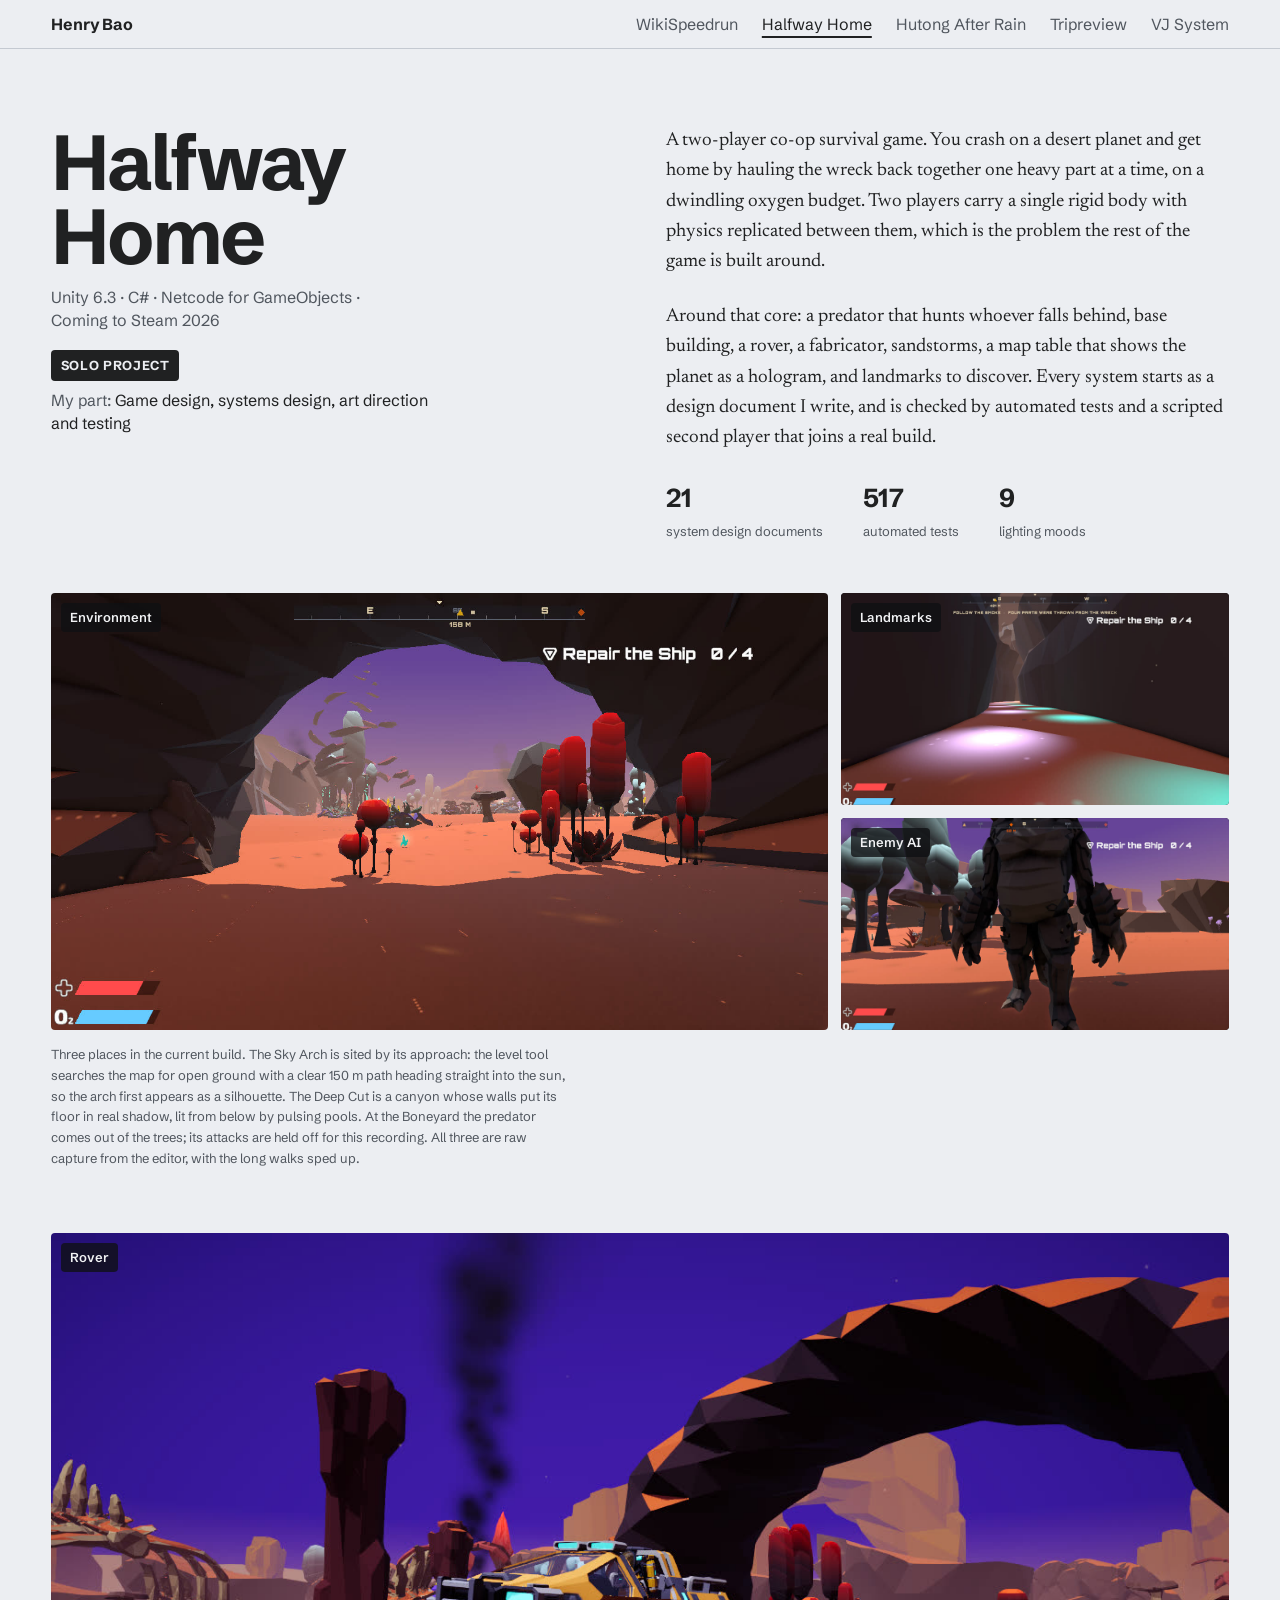
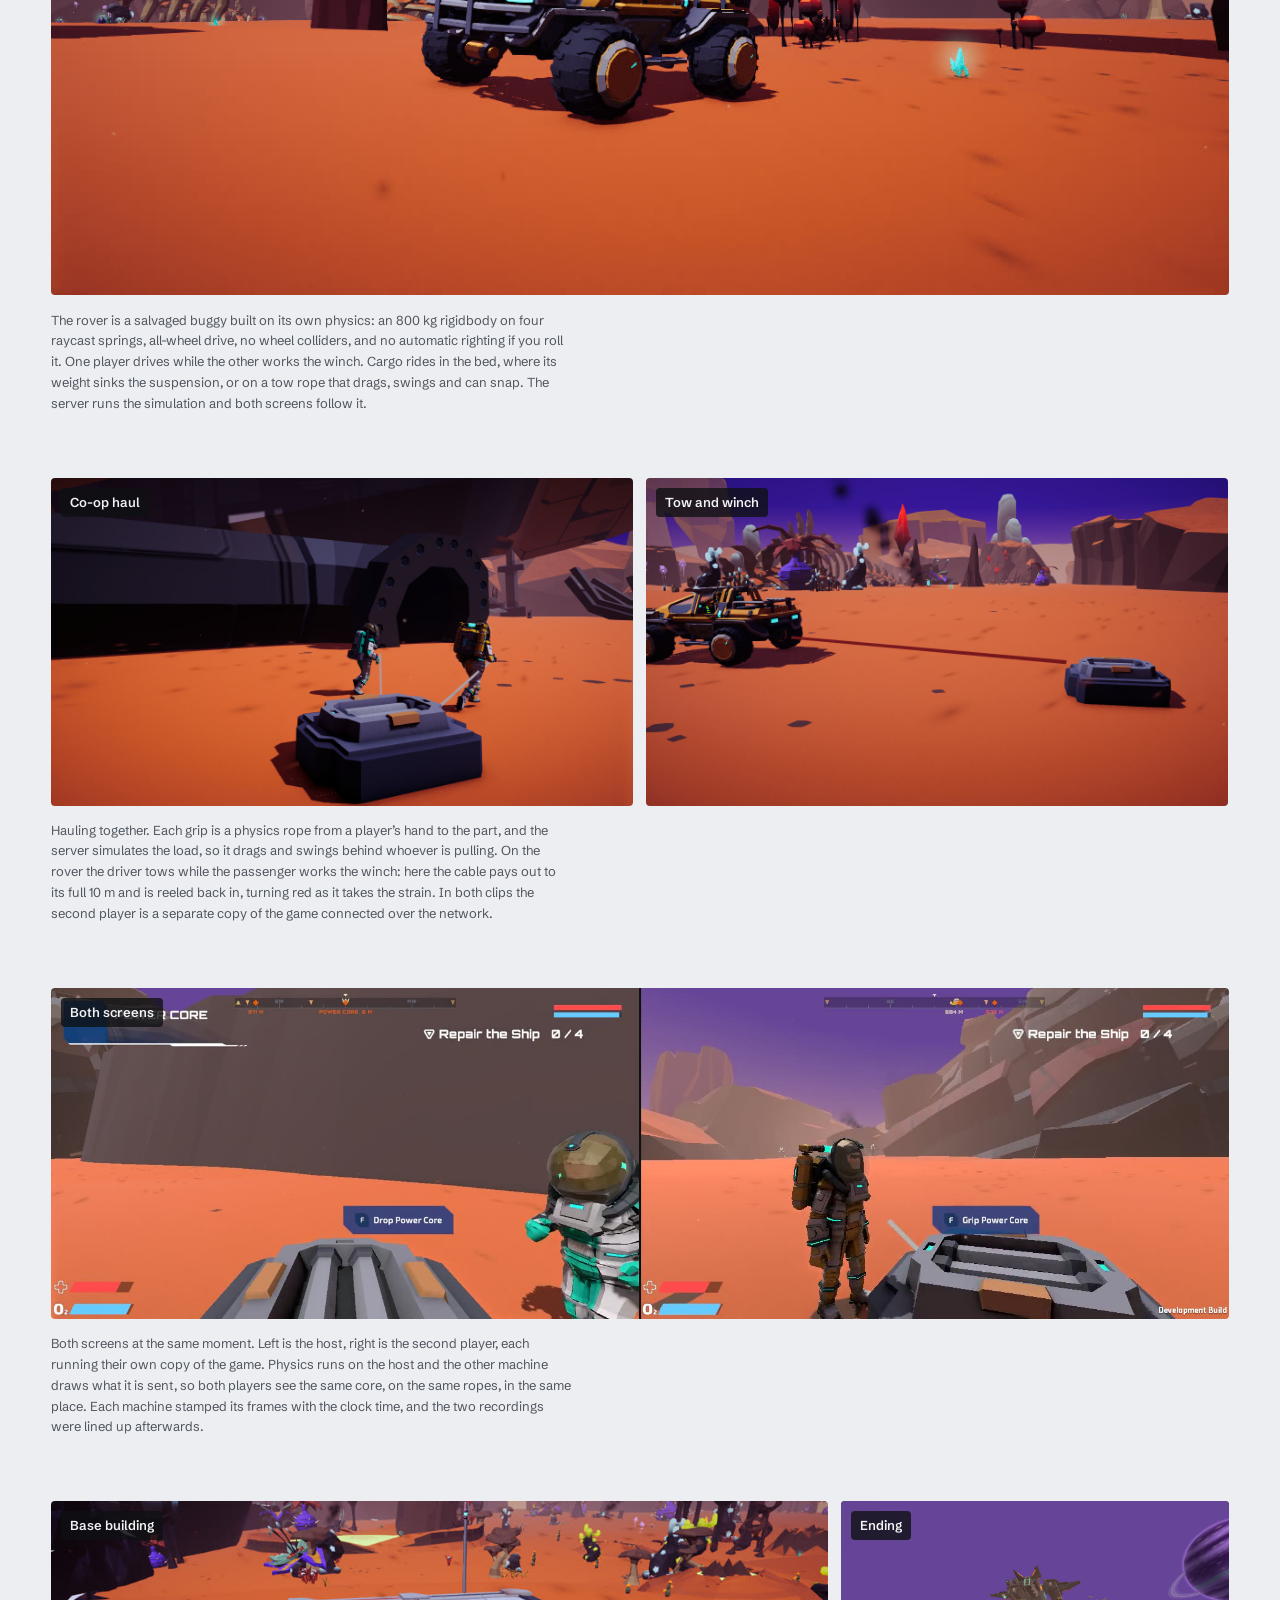
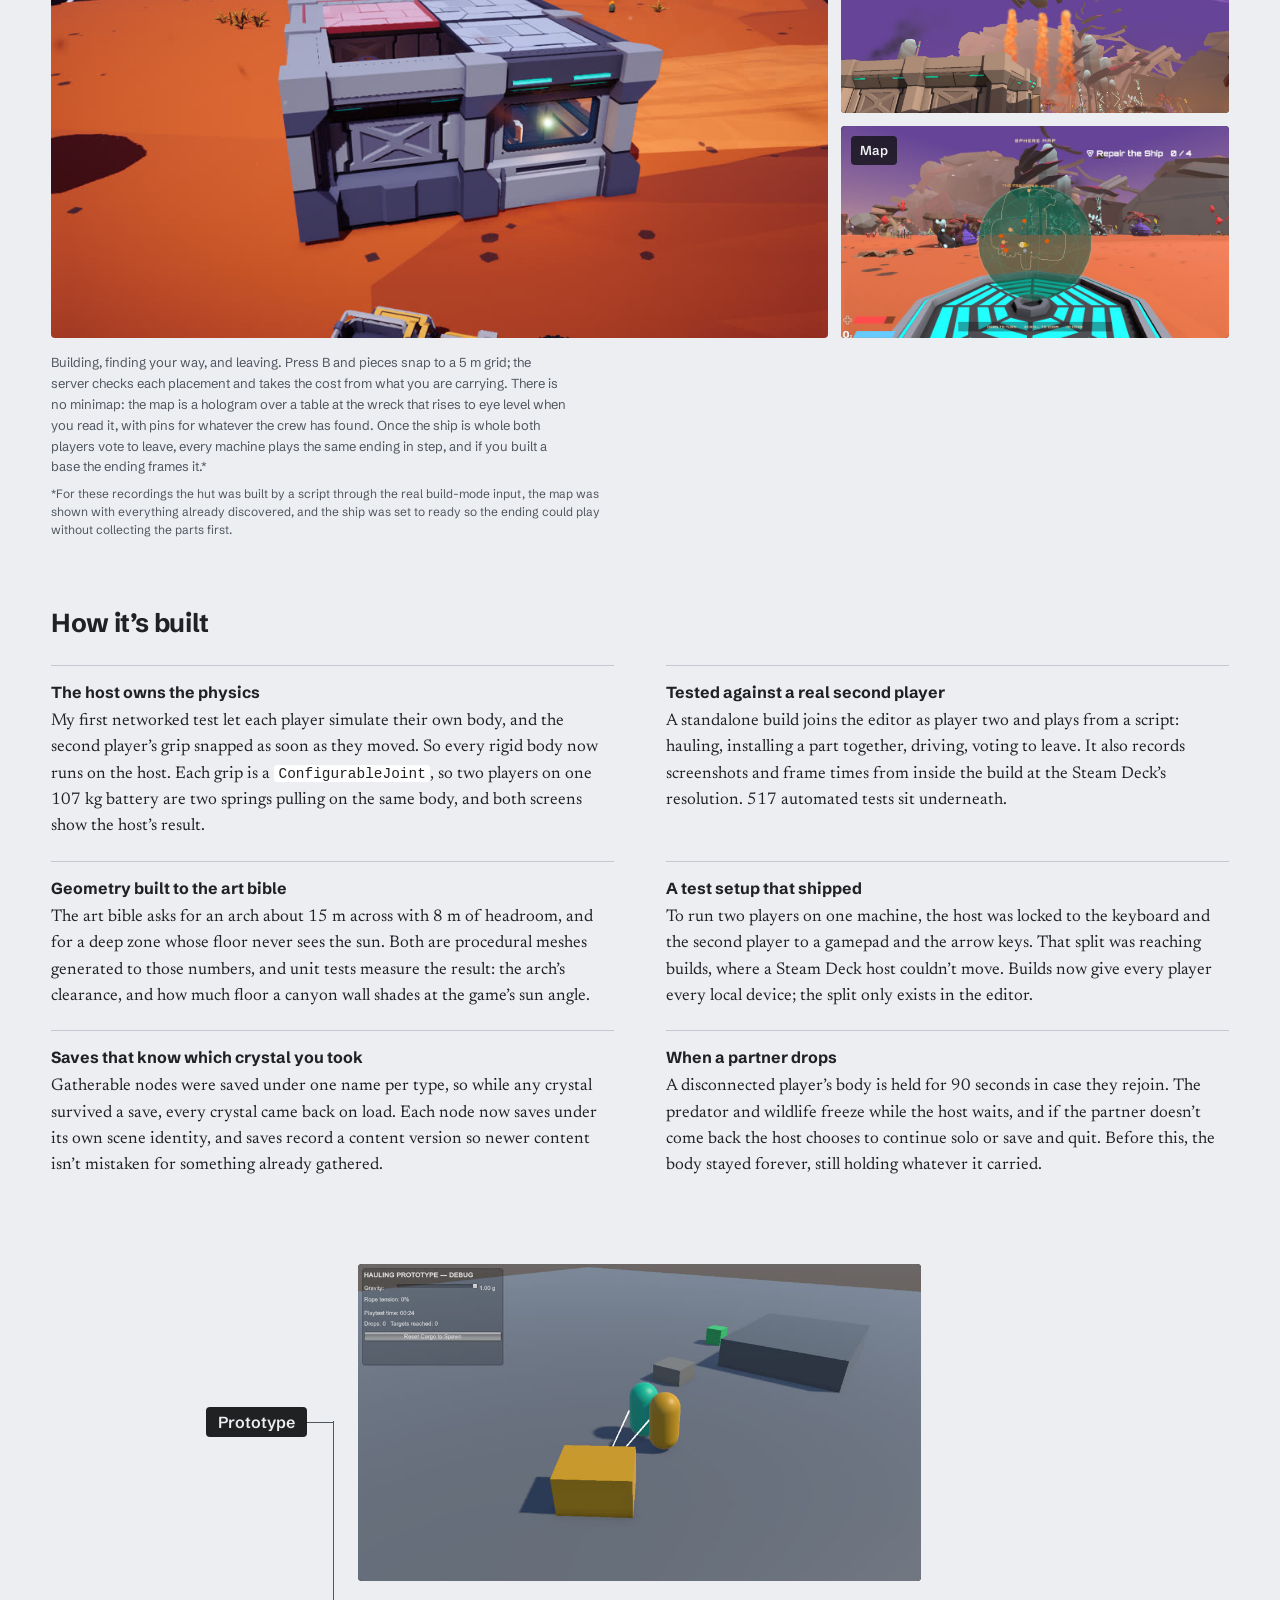
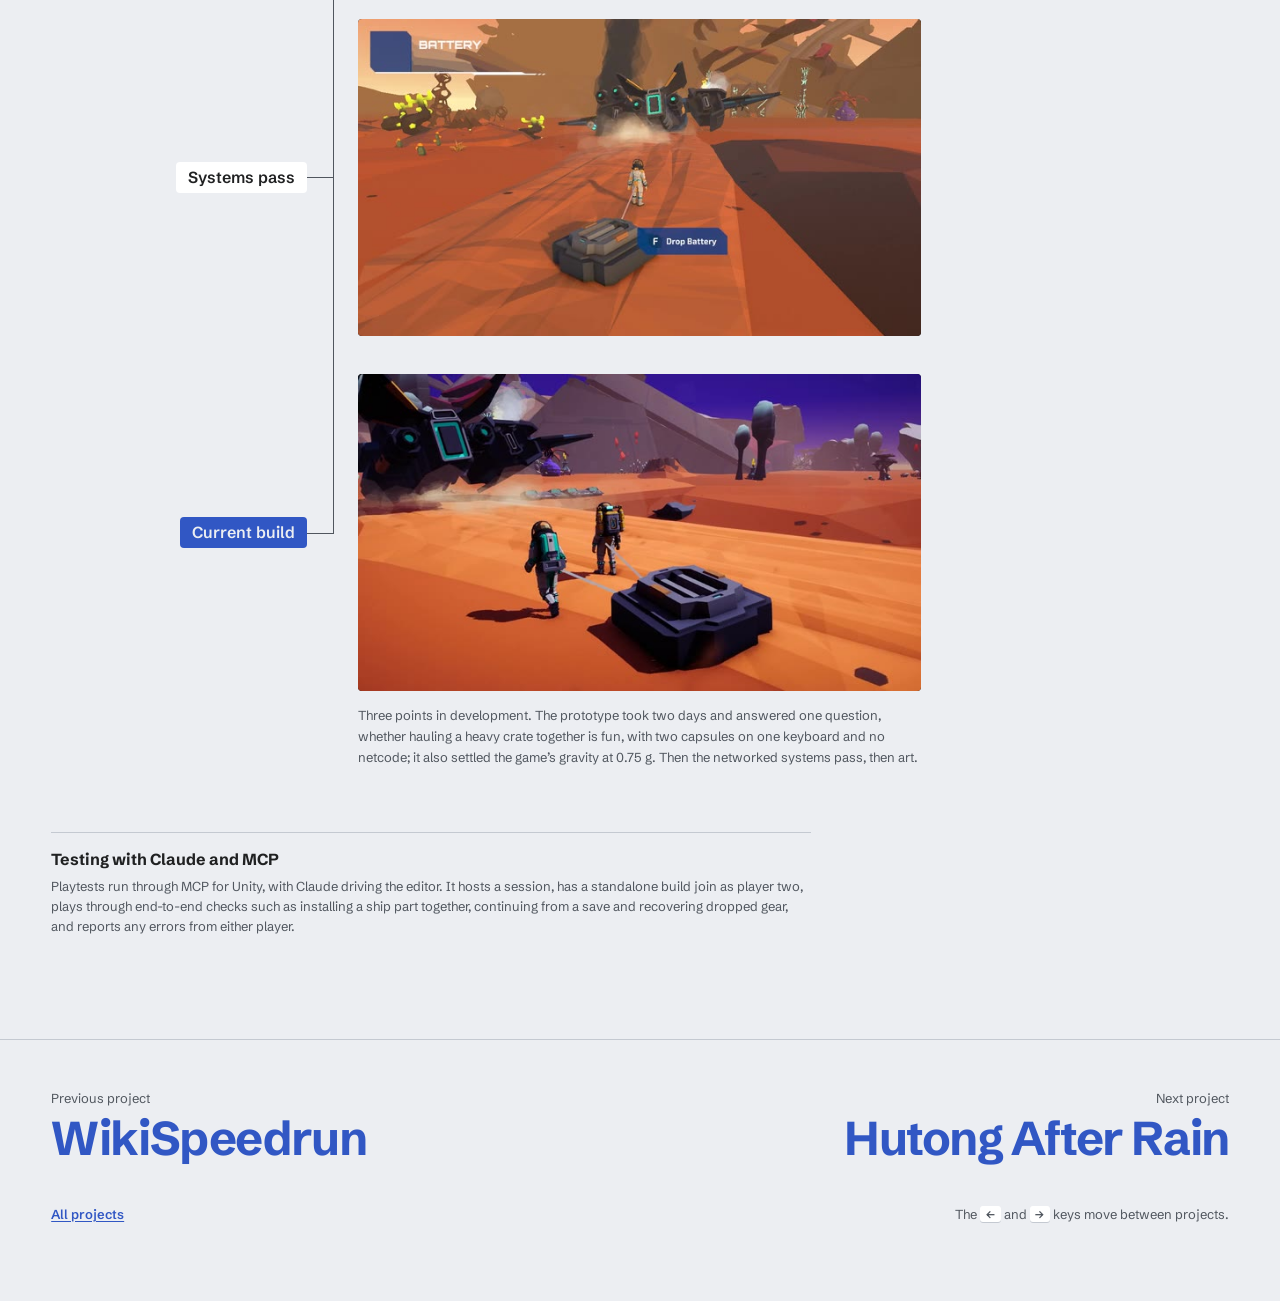
==== halfway-home/index.html @ a7d9aa1e "Halfway Home: drop the AI workflow sentence, add a short testing note The intro no longer describes " ====
<!doctype html>
<html lang="en">
<head>
<meta charset="utf-8">
<meta name="viewport" content="width=device-width, initial-scale=1, viewport-fit=cover">
<script>document.documentElement.classList.add('js');try{if(sessionStorage.getItem('hb-intro'))document.documentElement.classList.add('seen')}catch(e){}</script>
<title>Halfway Home · Henry Bao</title>
<meta name="description" content="A two-player co-op survival game. You crash on a desert planet and get home by hauling the wreck back together one heavy part at a time.">
<link rel="canonical" href="https://henrybao912.github.io/halfway-home/">
<meta property="og:type" content="website">
<meta property="og:site_name" content="Henry Bao">
<meta property="og:title" content="Halfway Home, by Henry Bao">
<meta property="og:description" content="A two-player co-op survival game. You crash on a desert planet and get home by hauling the wreck back together one heavy part at a time.">
<meta property="og:url" content="https://henrybao912.github.io/halfway-home/">
<meta property="og:image" content="https://henrybao912.github.io/assets/home-halfway-home.jpg">
<meta name="twitter:card" content="summary_large_image">
<link rel="icon" href="../assets/favicon.svg" type="image/svg+xml">
<link rel="apple-touch-icon" href="../assets/apple-touch-icon.png">
<link rel="preconnect" href="https://fonts.googleapis.com">
<link rel="preconnect" href="https://fonts.gstatic.com" crossorigin>
<link rel="stylesheet" href="https://fonts.googleapis.com/css2?family=Newsreader:ital,opsz,wght@0,6..72,400;0,6..72,500;1,6..72,400&family=Schibsted+Grotesk:wght@400;500;600;700;800&display=swap">
<link rel="stylesheet" href="../assets/site.css?v=25fcae08">
</head>
<body class="page-project">
<div class="loader" aria-hidden="true"><span class="loader-name" data-name="Henry Bao">Henry Bao</span></div>

<a class="skip" href="#main">Skip to content</a>
<header class="topbar">
  <div class="wrap topbar-inner">
    <a class="topbar-home" href="../">Henry Bao</a>
    <nav aria-label="Projects">
      <a href="../wikispeedrun/">WikiSpeedrun</a>
      <a href="../halfway-home/" aria-current="page">Halfway Home</a>
      <a href="../hutong-after-rain/">Hutong After Rain</a>
      <a href="../tripreview/">Tripreview</a>
      <a href="../vj-system/">VJ System</a>
    </nav>
  </div>
</header>

<main id="main">
  <!-- Halfway Home -->
  <section class="project" id="halfway-home" aria-labelledby="halfway-home-title">
    <div class="wrap">
      <div class="grid project-head">
        <div class="project-title">
          <h1 id="halfway-home-title">Halfway Home</h1>
          <p class="meta">Unity 6.3 · C# · Netcode for GameObjects · Coming to Steam 2026</p>
          <div class="role">
            <span class="role-tag">Solo project</span>
            <p class="role-text"><span class="role-label">My part:</span> Game design, systems design, art direction and testing</p>
          </div>
        </div>
        <div class="project-copy">
          <p>A two-player co-op survival game. You crash on a desert planet and get home by hauling the wreck back together one heavy part at a time, on a dwindling oxygen budget. Two players carry a single rigid body with physics replicated between them, which is the problem the rest of the game is built around.</p>
          <p>Around that core: a predator that hunts whoever falls behind, base building, a rover, a fabricator, sandstorms, a map table that shows the planet as a hologram, and landmarks to discover. Every system starts as a design document I write, and is checked by automated tests and a scripted second player that joins a real build.</p>
          <dl class="stats">
            <div><dt>system design documents</dt><dd>21</dd></div>
            <div><dt>automated tests</dt><dd>517</dd></div>
            <div><dt>lighting moods</dt><dd>9</dd></div>
          </dl>
        </div>
      </div>

      <!-- Three places in the current build -->
      <div class="panels">
        <figure class="panel panel-main">
          <video src="../assets/hh-arch.mp4" poster="../assets/hh-arch-poster.jpg" muted loop playsinline data-autoplay preload="none" aria-label="Walking toward the Sky Arch with the sun behind it. Turning to face it shows the callout Discovered Sky Arch, then the walk continues under the arch, with sky visible through the rock."></video>
          <figcaption class="panel-label">Environment</figcaption>
        </figure>
        <figure class="panel">
          <video src="../assets/hh-deep.mp4" poster="../assets/hh-deep-poster.jpg" muted loop playsinline data-autoplay preload="none" aria-label="Walking out of the sunlit desert into a dark slot canyon whose floor glows with teal and lilac pools."></video>
          <figcaption class="panel-label">Landmarks</figcaption>
        </figure>
        <figure class="panel">
          <video src="../assets/hh-boneyard.mp4?v=4" poster="../assets/hh-boneyard-poster.jpg" muted loop playsinline data-autoplay preload="none" aria-label="Walking in under a giant petrified rib cage, then turning as the predator walks out of the alien trees."></video>
          <figcaption class="panel-label">Enemy AI</figcaption>
        </figure>
      </div>
      <p class="caption">Three places in the current build. The Sky Arch is sited by its approach: the level tool searches the map for open ground with a clear 150 m path heading straight into the sun, so the arch first appears as a silhouette. The Deep Cut is a canyon whose walls put its floor in real shadow, lit from below by pulsing pools. At the Boneyard the predator comes out of the trees; its attacks are held off for this recording. All three are raw capture from the editor, with the long walks sped up.</p>

      <!-- The rover -->
      <div class="panels panels-next panels-solo">
        <figure class="panel panel-main">
          <video src="../assets/hh-rover.mp4" poster="../assets/hh-rover-poster.jpg" muted loop playsinline data-autoplay preload="none" aria-label="The rover: a tracking shot alongside the yellow two-seat buggy as it drives across orange dunes past the Boneyard, then a fixed shot as it drives out under the Sky Arch toward the camera and past it."></video>
          <figcaption class="panel-label">Rover</figcaption>
        </figure>
      </div>
      <p class="caption">The rover is a salvaged buggy built on its own physics: an 800 kg rigidbody on four raycast springs, all-wheel drive, no wheel colliders, and no automatic righting if you roll it. One player drives while the other works the winch. Cargo rides in the bed, where its weight sinks the suspension, or on a tow rope that drags, swings and can snap. The server runs the simulation and both screens follow it.</p>

      <!-- Two players, one load -->
      <div class="panels panels-next panels-pair">
        <figure class="panel panel-main">
          <video src="../assets/hh-haul.mp4?v=2" poster="../assets/hh-haul-poster.jpg?v=2" muted loop playsinline data-autoplay preload="none" aria-label="Two astronauts grip a ship part with ropes and drag it across the sand together, past the hull and a giant engine pipe of a crashed freighter."></video>
          <figcaption class="panel-label">Co-op haul</figcaption>
        </figure>
        <figure class="panel panel-main">
          <video src="../assets/hh-tow.mp4" poster="../assets/hh-tow-poster.jpg" muted loop playsinline data-autoplay preload="none" aria-label="The rover drives across the dunes towing a ship part on a dark cable. The cable pays out to full length, then reels back in until the part is right behind the rover, flashing red as it takes the strain."></video>
          <figcaption class="panel-label">Tow and winch</figcaption>
        </figure>
      </div>
      <p class="caption">Hauling together. Each grip is a physics rope from a player’s hand to the part, and the server simulates the load, so it drags and swings behind whoever is pulling. On the rover the driver tows while the passenger works the winch: here the cable pays out to its full 10 m and is reeled back in, turning red as it takes the strain. In both clips the second player is a separate copy of the game connected over the network.</p>

      <div class="panels panels-next panels-solo">
        <figure class="panel panel-main panel-ultrawide">
          <video src="../assets/hh-screens.mp4" poster="../assets/hh-screens-poster.jpg" muted loop playsinline data-autoplay preload="none" aria-label="Two first-person screens side by side. On the left, the host holds a power core on a rope as their partner walks up and grabs it; on the right, the partner sees the host holding the same core. Then both pull it across the sand, each seeing the other on their own screen."></video>
          <figcaption class="panel-label">Both screens</figcaption>
        </figure>
      </div>
      <p class="caption">Both screens at the same moment. Left is the host, right is the second player, each running their own copy of the game. Physics runs on the host and the other machine draws what it is sent, so both players see the same core, on the same ropes, in the same place. Each machine stamped its frames with the clock time, and the two recordings were lined up afterwards.</p>

      <!-- Building, the map, and the way out -->
      <div class="panels panels-next">
        <figure class="panel panel-main">
          <video src="../assets/hh-build.mp4" poster="../assets/hh-build-poster.jpg" muted loop playsinline data-autoplay preload="none" aria-label="Base building: a teal ghost shows where each piece will land, and floors, walls, windows and a roof snap onto a grid until a small hut stands in the desert."></video>
          <figcaption class="panel-label">Base building</figcaption>
        </figure>
        <figure class="panel">
          <video src="../assets/hh-leaving.mp4" poster="../assets/hh-leaving-poster.jpg" muted loop playsinline data-autoplay preload="none" aria-label="The ending: a flyover of the camp, then the camera settles behind the crew's hut with the rover parked beside it as the repaired ship lifts off on three jets and climbs away, before an overhead view of the land falling away below."></video>
          <figcaption class="panel-label">Ending</figcaption>
        </figure>
        <figure class="panel">
          <video src="../assets/hh-map.mp4" poster="../assets/hh-map-poster.jpg" muted loop playsinline data-autoplay preload="none" aria-label="The map: walking up to a table at the wreck, the hologram planet rises to eye level, turns and zooms, with pins for discovered landmarks and ship parts, then settles back onto the table."></video>
          <figcaption class="panel-label">Map</figcaption>
        </figure>
      </div>
      <p class="caption">Building, finding your way, and leaving. Press B and pieces snap to a 5 m grid; the server checks each placement and takes the cost from what you are carrying. There is no minimap: the map is a hologram over a table at the wreck that rises to eye level when you read it, with pins for whatever the crew has found. Once the ship is whole both players vote to leave, every machine plays the same ending in step, and if you built a base the ending frames it.*</p>
      <p class="footnote">*For these recordings the hut was built by a script through the real build-mode input, the map was shown with everything already discovered, and the ship was set to ready so the ending could play without collecting the parts first.</p>

      <div class="build" aria-labelledby="hh-build-title">
        <h2 id="hh-build-title">How it’s built</h2>
        <dl class="build-list">
          <div>
            <dt>The host owns the physics</dt>
            <dd>My first networked test let each player simulate their own body, and the second player’s grip snapped as soon as they moved. So every rigid body now runs on the host. Each grip is a <code>ConfigurableJoint</code>, so two players on one 107 kg battery are two springs pulling on the same body, and both screens show the host’s result.</dd>
          </div>
          <div>
            <dt>Tested against a real second player</dt>
            <dd>A standalone build joins the editor as player two and plays from a script: hauling, installing a part together, driving, voting to leave. It also records screenshots and frame times from inside the build at the Steam Deck’s resolution. 517 automated tests sit underneath.</dd>
          </div>
          <div>
            <dt>Geometry built to the art bible</dt>
            <dd>The art bible asks for an arch about 15 m across with 8 m of headroom, and for a deep zone whose floor never sees the sun. Both are procedural meshes generated to those numbers, and unit tests measure the result: the arch’s clearance, and how much floor a canyon wall shades at the game’s sun angle.</dd>
          </div>
          <div>
            <dt>A test setup that shipped</dt>
            <dd>To run two players on one machine, the host was locked to the keyboard and the second player to a gamepad and the arrow keys. That split was reaching builds, where a Steam Deck host couldn’t move. Builds now give every player every local device; the split only exists in the editor.</dd>
          </div>
          <div>
            <dt>Saves that know which crystal you took</dt>
            <dd>Gatherable nodes were saved under one name per type, so while any crystal survived a save, every crystal came back on load. Each node now saves under its own scene identity, and saves record a content version so newer content isn’t mistaken for something already gathered.</dd>
          </div>
          <div>
            <dt>When a partner drops</dt>
            <dd>A disconnected player’s body is held for 90 seconds in case they rejoin. The predator and wildlife freeze while the host waits, and if the partner doesn’t come back the host chooses to continue solo or save and quit. Before this, the body stayed forever, still holding whatever it carried.</dd>
          </div>
        </dl>
      </div>

      <ol class="stages stages-vertical" aria-label="Halfway Home in development">
        <li class="stage">
          <span class="stage-label">Prototype</span>
          <div class="shot"><video src="../assets/hh-prototype.mp4" poster="../assets/hh-prototype-poster.jpg" muted loop playsinline data-autoplay preload="none" aria-label="The prototype: two capsules walk to a crate, grip it with ropes and haul it across a gray whitebox floor toward a target zone, with the prototype's debug panel in the corner."></video></div>
        </li>
        <li class="stage">
          <span class="stage-label">Systems pass</span>
          <div class="shot"><video src="../assets/hh-systems.mp4" poster="../assets/hh-systems-poster.jpg" muted loop playsinline data-autoplay preload="none" aria-label="Systems pass: one player hauls a battery away from the crashed ship."></video></div>
        </li>
        <li class="stage">
          <span class="stage-label">Current build</span>
          <div class="shot"><video src="../assets/hh-current.mp4" poster="../assets/hh-current-poster.jpg" muted loop playsinline data-autoplay preload="none" aria-label="Current build: two players carry one crate together across the desert toward the ship."></video></div>
        </li>
      </ol>
      <p class="caption">Three points in development. The prototype took two days and answered one question, whether hauling a heavy crate together is fun, with two capsules on one keyboard and no netcode; it also settled the game’s gravity at 0.75 g. Then the networked systems pass, then art.</p>

      <div class="endnote" aria-labelledby="hh-testing-title">
        <h2 id="hh-testing-title">Testing with Claude and MCP</h2>
        <p>Playtests run through MCP for Unity, with Claude driving the editor. It hosts a session, has a standalone build join as player two, plays through end-to-end checks such as installing a ship part together, continuing from a save and recovering dropped gear, and reports any errors from either player.</p>
      </div>
    </div>
  </section>
</main>

<nav class="pagenav" aria-label="More projects">
  <div class="wrap">
    <div class="pagenav-row">
      <a class="pagenav-link prev" href="../wikispeedrun/" rel="prev"><span>Previous project</span><b>WikiSpeedrun</b></a>
      <a class="pagenav-link next" href="../hutong-after-rain/" rel="next"><span>Next project</span><b>Hutong After Rain</b></a>
    </div>
    <p class="pagenav-foot"><a href="../">All projects</a><span>The <kbd>←</kbd> and <kbd>→</kbd> keys move between projects.</span></p>
  </div>
</nav>

<script src="../assets/site.js?v=10dcdeee" defer></script>
</body>
</html>
---- assets/site.css ----
/* Henry Bao, portfolio.
   Layout: a left-aligned 12-column page. The home page is the name, a short introduction
   and every project as a tile; each project then has its own page with the full case study.
   Colour borrows hyperlink vocabulary: blue = a link, purple = a page you have already opened. */

:root {
  --paper: #eceef2;   /* cool grey ground, so white chips and dark footage sit forward */
  --panel: #ffffff;
  --ink: #202122;
  --muted: #50565e;
  --rule: #c4c9d1;
  --link: #3157c4;
  --visited: #6a4ca6;
  --screen: #0f1013;

  --display: "Schibsted Grotesk", "Helvetica Neue", Arial, sans-serif;
  --text: "Newsreader", "Iowan Old Style", Georgia, serif;

  --s-1: 0.8125rem;  /* 13 */
  --s0: 1rem;        /* 16 */
  --s1: 1.1875rem;   /* 19, serif body */
  --s2: clamp(1.25rem, 1.05rem + 0.8vw, 1.625rem);
  --s3: clamp(1.75rem, 1.2rem + 2.2vw, 3rem);
  --s4: clamp(2.5rem, 1.5rem + 4.2vw, 5rem);
  --s5: clamp(3.4rem, 1.5rem + 9vw, 10rem);

  --gutter: clamp(16px, 4vw, 56px);
  --max: 1280px;
  /* One look for every reviewer: the page does not follow the OS dark setting. */
  color-scheme: light;
}

/* Registered as colors so the night fade on the Hutong page can transition them (see "Night" below). */
@property --paper { syntax: "<color>"; inherits: true; initial-value: #eceef2; }
@property --panel { syntax: "<color>"; inherits: true; initial-value: #ffffff; }
@property --ink { syntax: "<color>"; inherits: true; initial-value: #202122; }
@property --muted { syntax: "<color>"; inherits: true; initial-value: #50565e; }
@property --rule { syntax: "<color>"; inherits: true; initial-value: #c4c9d1; }
@property --link { syntax: "<color>"; inherits: true; initial-value: #3157c4; }
@property --visited { syntax: "<color>"; inherits: true; initial-value: #6a4ca6; }
@property --screen { syntax: "<color>"; inherits: true; initial-value: #0f1013; }

*, *::before, *::after { box-sizing: border-box; }
html { -webkit-text-size-adjust: 100%; }
body {
  margin: 0; background: var(--paper); color: var(--ink);
  font-family: var(--text); font-size: var(--s1); line-height: 1.6;
  font-optical-sizing: auto; text-rendering: optimizeLegibility;
}
img, video { max-width: 100%; display: block; }
h1, h2, h3, h4 { font-family: var(--display); text-wrap: balance; margin: 0; }
p { margin: 0; }

a { color: var(--link); text-decoration-thickness: 1px; text-underline-offset: 0.16em; }
a:visited { color: var(--visited); }
a:hover { text-decoration-thickness: 2px; }
a:focus-visible, button:focus-visible { outline: 2px solid var(--link); outline-offset: 3px; border-radius: 2px; }

.wrap { max-width: var(--max); margin-inline: auto; padding-inline: var(--gutter); }
.grid { display: grid; grid-template-columns: repeat(12, minmax(0, 1fr)); column-gap: var(--gutter); }

.skip {
  position: absolute; left: var(--gutter); top: -3rem; z-index: 20;
  font-family: var(--display); font-size: var(--s0); font-weight: 600;
  background: var(--ink); color: var(--paper); padding: 0.5rem 0.8rem; border-radius: 4px; text-decoration: none;
}
.skip:visited { color: var(--paper); }
.skip:focus { top: 0.75rem; }

/* ——— Top bar on project pages: home on the left, every project on the right ——— */
.topbar { position: sticky; top: 0; z-index: 10; background: var(--paper); border-bottom: 1px solid var(--rule); }
.topbar-inner {
  display: flex; align-items: baseline; justify-content: space-between; gap: 0.5rem 2rem; flex-wrap: wrap;
  padding-block: 0.85rem; font-family: var(--display); font-size: var(--s0); line-height: 1.3;
}
.topbar-home, .topbar-home:visited { color: var(--ink); font-weight: 700; letter-spacing: -0.01em; text-decoration: none; }
.topbar nav { display: flex; gap: 0.25rem 1.5rem; flex-wrap: wrap; }
.topbar nav a, .topbar nav a:visited { color: var(--muted); text-decoration: none; white-space: nowrap; }
.topbar nav a:hover { color: var(--ink); }
.topbar nav a[aria-current="page"] {
  color: var(--ink); text-decoration: underline; text-decoration-thickness: 2px; text-underline-offset: 0.4em;
}

/* ——— Hero ——— */
.hero { padding-block: clamp(3rem, 9vw, 8rem) clamp(3rem, 7vw, 6rem); }
.hero h1 {
  font-size: var(--s5); font-weight: 800; letter-spacing: -0.045em; line-height: 0.88;
  margin-left: -0.04em;
}
.hero .grid { margin-top: clamp(2rem, 4.5vw, 3.75rem); row-gap: 1.5rem; }
.standfirst {
  grid-column: 1 / span 5;
  font-family: var(--display); font-size: var(--s2); font-weight: 500; line-height: 1.3; letter-spacing: -0.01em;
}
.intro { grid-column: 7 / -1; max-width: 36em; }
.page-home .hero { padding-bottom: clamp(2.5rem, 5vw, 4rem); }

/* ——— Page not found ——— */
.notfound { display: grid; gap: 1rem; }
.notfound ul { list-style: none; margin: 0; padding: 0; display: grid; gap: 0.35rem; font-family: var(--display); font-size: var(--s0); font-weight: 600; }

/* ——— Home: every project as a tile ——— */
.work { border-top: 1px solid var(--rule); padding-block: clamp(2.25rem, 4vw, 3.25rem) clamp(4rem, 8vw, 7rem); }
.work-head {
  display: flex; justify-content: space-between; align-items: baseline; gap: 0.5rem 1.5rem; flex-wrap: wrap;
  margin-bottom: clamp(1.5rem, 3vw, 2.25rem);
}
.work-head h2 { font-size: var(--s2); font-weight: 700; letter-spacing: -0.015em; }

.tiles {
  list-style: none; margin: 0; padding: 0;
  display: grid; grid-template-columns: repeat(2, minmax(0, 1fr)); gap: clamp(2.75rem, 5vw, 4.5rem) var(--gutter);
}
.tile, .tile:visited { display: grid; gap: 1.1rem; align-content: start; color: var(--ink); text-decoration: none; }
.tile:focus-visible { outline: 2px solid var(--link); outline-offset: 8px; border-radius: 6px; }
.tile-media { position: relative; aspect-ratio: 16 / 9; border-radius: 4px; overflow: hidden; background: var(--screen); }
.tile-media img, .tile-media video { position: absolute; inset: 0; width: 100%; height: 100%; object-fit: cover; }
/* The preview fades in over the still once it is actually playing, and back out when it stops. */
.tile-media video { opacity: 0; transition: opacity 0.3s ease; }
.tile-media video.is-playing { opacity: 1; }
.tile-media .panel-label { z-index: 1; }
/* The last tile keeps a place for the next project: an empty scene in an editor, a wireframe cube on
   a ground grid with the camera slowly orbiting it. It is not a link, so its title stays grey. */
.tile-wip .tile-media::before { content: none; }  /* nothing to load, so no pulsing name */
.tile-wip .tile-title { color: var(--muted); }
.tile-wip:hover .tile-title { text-decoration: none; }
.wip-scene { position: absolute; inset: 0; perspective: 85cqw; perspective-origin: 50% 38%; }
.wip-stage {
  position: absolute; left: 50%; top: 64%; transform-style: preserve-3d;
  transform: rotateX(-24deg) rotateY(-32deg); animation: wip-orbit 36s linear infinite;
}
@keyframes wip-orbit {
  from { transform: rotateX(-24deg) rotateY(-32deg); }
  to { transform: rotateX(-24deg) rotateY(328deg); }
}
/* 14 cells of 9cqw, so a line runs through the middle and the cube covers two cells each way;
   the red and green lines are the X and Z axes, as in an editor's ground grid. */
.wip-floor {
  position: absolute; left: -63cqw; top: -63cqw; width: 126cqw; height: 126cqw; transform: rotateX(90deg);
  background:
    linear-gradient(to bottom, transparent calc(50% - 1px), rgb(222 92 92 / 0.75) 0 calc(50% + 1px), transparent 0),
    linear-gradient(to right, transparent calc(50% - 1px), rgb(126 196 96 / 0.7) 0 calc(50% + 1px), transparent 0),
    linear-gradient(to right, rgb(241 242 244 / 0.2) 1px, transparent 0) 0 0 / 9cqw 9cqw,
    linear-gradient(to bottom, rgb(241 242 244 / 0.2) 1px, transparent 0) 0 0 / 9cqw 9cqw;
  -webkit-mask-image: radial-gradient(closest-side, #000 20%, transparent);
  mask-image: radial-gradient(closest-side, #000 20%, transparent);
}
.wip-cube { position: absolute; left: -9cqw; top: -18cqw; width: 18cqw; height: 18cqw; transform-style: preserve-3d; }
/* Four sides, each drawing its top, bottom and left edge: all twelve edges, each drawn once. */
.wip-cube i {
  position: absolute; inset: 0; background: rgb(241 242 244 / 0.03);
  border: 1px solid rgb(241 242 244 / 0.85); border-right: 0;
}
.wip-cube i:nth-child(1) { transform: translateZ(9cqw); }
.wip-cube i:nth-child(2) { transform: rotateY(90deg) translateZ(9cqw); }
.wip-cube i:nth-child(3) { transform: rotateY(180deg) translateZ(9cqw); }
.wip-cube i:nth-child(4) { transform: rotateY(270deg) translateZ(9cqw); }
@media (prefers-reduced-motion: reduce) { .wip-stage { animation: none; } }

/* A faint edge, so light screenshots don't dissolve into the paper. */
.tile-media::after { content: ""; position: absolute; inset: 0; border-radius: inherit; box-shadow: inset 0 0 0 1px rgb(32 33 34 / 0.1); pointer-events: none; z-index: 2; }

.tile-text { display: grid; gap: 0.5rem; }
.tile-title {
  font-size: clamp(1.6rem, 1.15rem + 1.6vw, 2.4rem); font-weight: 700; letter-spacing: -0.03em; line-height: 1.02;
  color: var(--link);
}
.tile:visited .tile-title { color: var(--visited); }
.tile:hover .tile-title, .tile:focus-visible .tile-title {
  text-decoration: underline; text-decoration-thickness: 2px; text-underline-offset: 0.14em;
}
.tile-meta { font-family: var(--display); font-size: 0.9375rem; color: var(--muted); line-height: 1.45; }
.tile-desc { color: var(--ink); font-size: 1.0625rem; line-height: 1.55; max-width: 34em; text-wrap: pretty; }  /* no one-word last line */

/* ——— Project pages ——— */
.project { border-top: 1px solid var(--rule); padding-block: clamp(3rem, 6vw, 5.5rem); }
.project:last-child { padding-bottom: clamp(4rem, 8vw, 7rem); }
.page-project .project { border-top: 0; padding-top: clamp(2.5rem, 6vw, 5rem); }
.project-head { row-gap: 1.5rem; margin-bottom: clamp(2rem, 4vw, 3.25rem); }
.project-title { grid-column: 1 / span 5; display: grid; gap: 0.75rem; align-content: start; }
.project-title h1, .project-title h2 { font-size: var(--s3); font-weight: 700; letter-spacing: -0.03em; line-height: 1; }
.page-project .project-title h1 { font-size: var(--s4); letter-spacing: -0.04em; line-height: 0.95; }
.meta { font-family: var(--display); font-size: var(--s0); color: var(--muted); line-height: 1.45; }
/* Who did what, stated before anything else: the team (every project so far is solo) and my part in it. */
.role { display: grid; gap: 0.5rem; margin-top: 0.4rem; font-family: var(--display); }
.role-tag {
  justify-self: start; font-size: var(--s-1); font-weight: 700; letter-spacing: 0.05em; text-transform: uppercase;
  padding: 0.3rem 0.6rem; border-radius: 4px; background: var(--ink); color: var(--paper);
}
.role-text { font-size: var(--s0); line-height: 1.45; color: var(--ink); max-width: 25em; }
.role-label { color: var(--muted); }
.project-copy { grid-column: 7 / -1; display: grid; gap: 1.5rem; align-content: start; max-width: 36em; }

.stats { display: flex; flex-wrap: wrap; gap: 1rem 2.5rem; margin: 0; font-family: var(--display); }
.stats div { display: grid; gap: 0.1rem; }
.stats dt { order: 2; font-size: var(--s-1); color: var(--muted); }
.stats dd { order: 1; margin: 0; font-size: var(--s2); font-weight: 700; letter-spacing: -0.02em; }

.visit { font-family: var(--display); font-size: var(--s0); font-weight: 600; justify-self: start; }
.visit-row { display: flex; flex-wrap: wrap; gap: 0.5rem 1.75rem; }

/* ——— Build stages, drawn as a path ——— */
.stages {
  list-style: none; margin: 0; padding: 0; position: relative;
  display: grid; grid-template-columns: repeat(var(--n, 1), minmax(0, 1fr)); column-gap: clamp(12px, 1.6vw, 24px); row-gap: 1.25rem;
}
/* The track runs through every label; labels sit on top of it. */
.stages::before {
  content: ""; position: absolute; left: 0; right: 0; top: 0.95rem; height: 1px; background: var(--muted);
}
.stage { position: relative; display: grid; gap: 0.75rem; min-width: 0; align-content: start; }
.stage-label {
  justify-self: start; font-family: var(--display); font-size: var(--s0); font-weight: 600; line-height: 1.2;
  padding: 0.35rem 0.75rem; border-radius: 4px; background: var(--panel); color: var(--ink); white-space: nowrap;
}
.stage:first-child .stage-label { background: var(--ink); color: var(--paper); }
.stage:last-child:not(:first-child) .stage-label { background: var(--link); color: var(--paper); }

.shot { background: var(--screen); border-radius: 4px; overflow: hidden; aspect-ratio: 16 / 9; }
.shot img, .shot video { width: 100%; height: 100%; object-fit: cover; object-position: top center; }

/* Vertical variant: a centred timeline on the page's 12-column grid.
   Clips span columns 4-9 (the middle half), labels hang right-aligned in columns 1-3,
   and the track runs down the gutter between them. Column 4 starts at 25% + gutter/4. */
.stages.stages-vertical { grid-template-columns: minmax(0, 1fr); row-gap: clamp(1.5rem, 3vw, 2.5rem); padding-left: 0; }
.stages.stages-vertical::before { left: calc(25% - var(--gutter) / 4); right: auto; top: 0; bottom: 0; width: 1px; height: auto; }
.stages-vertical .stage { grid-template-columns: repeat(12, minmax(0, 1fr)); column-gap: var(--gutter); row-gap: 0.75rem; align-items: center; }
.stages-vertical .stage-label { grid-column: 1 / span 3; justify-self: end; }
.stages-vertical .shot { grid-column: 4 / span 6; }
/* Each label sits at the vertical middle of its clip; the track runs from the first label's middle to the last's. */
.stages-vertical .stage::before { content: ""; position: absolute; left: calc(25% - var(--gutter) * 0.75); top: 50%; width: calc(var(--gutter) / 2); height: 1px; background: var(--muted); }
.stages-vertical .stage:first-child::after, .stages-vertical .stage:last-child::after { content: ""; position: absolute; left: calc(25% - var(--gutter) / 4 - 1px); width: 3px; background: var(--paper); }
.stages-vertical .stage:first-child::after { top: -1px; bottom: calc(50% + 1px); }
.stages-vertical .stage:last-child::after { top: calc(50% + 1px); bottom: -1px; }
.stages-vertical + .caption { margin-left: calc(25% + var(--gutter) / 4); max-width: calc(50% - var(--gutter) / 2); }

/* A project whose media isn't ready yet: a quiet, neutral note in place of the screens. */
.wip {
  display: grid; place-items: center; min-height: clamp(8rem, 14vw, 11rem);
  border: 1px dashed var(--rule); border-radius: 4px;
  font-family: var(--display); font-size: var(--s0); font-weight: 500; color: var(--muted);
}

.caption { font-family: var(--display); font-size: var(--s-1); color: var(--muted); margin-top: 0.9rem; max-width: 40em; }
.footnote { font-family: var(--display); font-size: 0.75rem; line-height: 1.5; color: var(--muted); margin-top: 0.5rem; max-width: 48em; }

/* ——— Gameplay panels: one moment from several screens ——— */
.panels {
  display: grid; grid-template-columns: minmax(0, 2fr) minmax(0, 1fr); grid-template-rows: repeat(2, minmax(0, 1fr));
  gap: clamp(8px, 1vw, 14px); margin: 0;
}
.panel { position: relative; margin: 0; background: var(--screen); border-radius: 4px; overflow: hidden; min-height: 0; }
.panel-main { grid-row: 1 / span 2; aspect-ratio: 16 / 9; }
.panel img, .panel video { width: 100%; height: 100%; object-fit: cover; }
.panel:not(.panel-main) { aspect-ratio: 16 / 9; }
@media (min-width: 901px) {
  /* Side panels take their height from the main panel, not their images. */
  .panel:not(.panel-main) { aspect-ratio: auto; }
  .panel:not(.panel-main) img, .panel:not(.panel-main) video { position: absolute; inset: 0; }
}
.panel-label {
  position: absolute; left: 10px; top: 10px; font-family: var(--display); font-size: var(--s-1); font-weight: 600;
  padding: 0.25rem 0.55rem; border-radius: 4px; background: rgb(15 16 19 / 0.78); color: #f1f2f4;
}
.panel-tall { grid-row: 1 / span 2; }
.panel-label.is-right { left: auto; right: 10px; }  /* where the screenshot's own title sits top-left */

.caption + .panels-next { margin-top: clamp(2.5rem, 5vw, 4rem); }
.panels + .panels { margin-top: clamp(8px, 1vw, 14px); }  /* two rows of one gallery, spaced like the panels within a row */
.panels.panels-solo { grid-template-columns: minmax(0, 1fr); grid-template-rows: auto; }  /* one wide screen */
.panels-solo .panel-main { grid-row: auto; }
.panels.panels-pair { grid-template-columns: repeat(2, minmax(0, 1fr)); grid-template-rows: auto; }  /* two equal screens */
.panels-pair .panel-main { grid-row: auto; }
.panels-solo .panel-ultrawide { aspect-ratio: 32 / 9; }  /* two 16:9 screens side by side */

/* ——— Tactics: a race as a route table ——— */
.tactics { margin-block: clamp(2.5rem, 5vw, 4rem); display: grid; gap: 1.25rem; }
.tactics > h2 { font-size: var(--s2); font-weight: 700; letter-spacing: -0.015em; }
.routes-scroll {
  overflow-x: auto;
  /* When the table is wider than the screen, the edge that hides more columns fades (set by the script). */
  --fade-l: #000; --fade-r: #000;
  -webkit-mask-image: linear-gradient(to right, var(--fade-l), #000 2.5rem, #000 calc(100% - 2.5rem), var(--fade-r));
  mask-image: linear-gradient(to right, var(--fade-l), #000 2.5rem, #000 calc(100% - 2.5rem), var(--fade-r));
}
.routes-scroll[data-edge="start"] { --fade-r: transparent; }
.routes-scroll[data-edge="middle"] { --fade-l: transparent; --fade-r: transparent; }
.routes-scroll[data-edge="end"] { --fade-l: transparent; }
.routes { width: 100%; min-width: 760px; border-collapse: collapse; font-family: var(--display); font-size: var(--s-1); }
.routes-intro { font-family: var(--display); color: var(--muted); font-size: var(--s0); max-width: 46em; }
.routes thead th { text-align: left; font-weight: 500; color: var(--muted); padding: 0 0.75rem 0.5rem 0; border-bottom: 1px solid var(--ink); }
.routes tbody th { text-align: left; font-weight: 600; font-size: var(--s0); white-space: nowrap; padding-right: 1rem; }
.routes td, .routes tbody th { padding-block: 0.7rem; border-bottom: 1px solid var(--rule); }
.routes td { padding-right: 0.75rem; }
.routes .fin { color: var(--muted); white-space: nowrap; }
.routes tbody tr:first-child .fin { color: var(--ink); font-weight: 600; }
.dot { display: inline-block; width: 0.6rem; height: 0.6rem; border-radius: 50%; background: var(--c); margin-right: 0.5rem; vertical-align: 0.05em; }
.hop {
  display: inline-flex; align-items: baseline; gap: 0.45rem; white-space: nowrap;
  padding: 0.3rem 0.6rem; border-radius: 4px; background: var(--panel); color: var(--ink); font-weight: 500;
}
.hop b { font-weight: 700; font-variant-numeric: tabular-nums; color: var(--muted); }
.hop.near { background: var(--paper); box-shadow: inset 0 0 0 1.5px var(--link); }
.hop.near b { color: var(--link); }
.hop.goal { background: var(--link); color: var(--paper); font-weight: 600; }
.routes-key { font-family: var(--display); font-size: var(--s-1); color: var(--muted); }
.routes-key .hop { margin-right: 0.4rem; }

.notes { display: grid; grid-template-columns: repeat(3, minmax(0, 1fr)); gap: 1.5rem var(--gutter); margin-top: 1rem; }
.notes > div { display: grid; gap: 0.4rem; align-content: start; padding-top: 0.9rem; border-top: 2px solid var(--ink); }
.notes h3 { font-size: var(--s0); font-weight: 700; }
.notes p { font-size: 1.0625rem; line-height: 1.55; }

/* ——— How it's built: a spec sheet of engineering decisions ——— */
.build { margin-bottom: clamp(2.5rem, 5vw, 4rem); display: grid; gap: 1.25rem; }
.caption + .build, .footnote + .build { margin-top: clamp(2.5rem, 5vw, 4rem); }
.build > h2 { font-size: var(--s2); font-weight: 700; letter-spacing: -0.015em; }
.build-list { margin: 0; display: grid; grid-template-columns: repeat(2, minmax(0, 1fr)); column-gap: var(--gutter); }
.build-list > div { display: grid; gap: 0.35rem; align-content: start; padding-block: 1rem 1.25rem; border-top: 1px solid var(--rule); }
.build-list dt { font-family: var(--display); font-size: var(--s0); font-weight: 700; line-height: 1.35; }
.build-list dd { margin: 0; font-size: 1.0625rem; line-height: 1.55; }
/* A short closing note in smaller type, under the rest of a project's write-up. */
.endnote {
  display: grid; gap: 0.35rem; max-width: 40em; margin-top: clamp(2.5rem, 5vw, 4rem);
  padding-top: 1rem; border-top: 1px solid var(--rule); font-family: var(--display);
}
.endnote > h2 { font-size: var(--s0); font-weight: 700; line-height: 1.35; }
.endnote p { font-size: var(--s-1); line-height: 1.55; color: var(--muted); }
.build-list code, .notes code { font-family: ui-monospace, "SF Mono", Menlo, monospace; font-size: 0.85em; background: var(--panel); padding: 0.05em 0.3em; border-radius: 3px; }

/* ——— Hutong After Rain: renderer switch and credits ——— */
.title-zh { font-family: "PingFang SC", "Hiragino Sans GB", "Noto Sans SC", "Microsoft YaHei", var(--display); font-size: var(--s2); font-weight: 500; letter-spacing: 0.3em; color: var(--muted); line-height: 1.2; }

/* Two buttons that switch every still between the path tracer and Lumen. Hidden until the script runs. */
.renderer {
  display: flex; justify-content: flex-end; gap: 0.25rem; margin-bottom: 0.75rem;
  font-family: var(--display); font-size: var(--s-1); font-weight: 600;
}
.renderer[hidden] { display: none; }
.renderer button {
  font: inherit; color: var(--muted); background: transparent; cursor: pointer;
  border: 0; border-radius: 4px; padding: 0.4rem 0.7rem; box-shadow: inset 0 0 0 1px var(--rule);
}
.renderer button:hover { color: var(--ink); }
.renderer button[aria-pressed="true"] { background: var(--ink); color: var(--paper); box-shadow: none; }


.credits { margin-top: clamp(2.5rem, 5vw, 4rem); display: grid; gap: 1rem; }
.credits > h2 { font-size: var(--s2); font-weight: 700; letter-spacing: -0.015em; }
.credits-list { margin: 0; display: grid; grid-template-columns: repeat(2, minmax(0, 1fr)); gap: 0 var(--gutter); }
.credits-list > div { display: grid; gap: 0.2rem; align-content: start; padding-block: 0.8rem 0.9rem; border-top: 1px solid var(--rule); }
.credits-list dt { font-family: var(--display); font-size: var(--s-1); font-weight: 600; color: var(--muted); }
.credits-list dd { margin: 0; font-family: var(--display); font-size: 0.9375rem; line-height: 1.5; }

/* ——— Previous / next project ——— */
.pagenav { border-top: 1px solid var(--rule); padding-block: clamp(2rem, 4vw, 3rem) clamp(3rem, 6vw, 5rem); font-family: var(--display); }
.pagenav-row { display: grid; grid-template-columns: repeat(2, minmax(0, 1fr)); gap: 1.5rem var(--gutter); }
.pagenav-link, .pagenav-link:visited { display: grid; gap: 0.35rem; align-content: start; text-decoration: none; color: var(--ink); }
.pagenav-link.next { text-align: right; justify-items: end; }
.pagenav-link span { font-size: var(--s-1); color: var(--muted); }
.pagenav-link b { font-size: var(--s3); font-weight: 700; letter-spacing: -0.03em; line-height: 1.05; color: var(--link); }
.pagenav-link:visited b { color: var(--visited); }
.pagenav-link:hover b, .pagenav-link:focus-visible b { text-decoration: underline; text-decoration-thickness: 2px; text-underline-offset: 0.14em; }
.pagenav-foot {
  display: flex; justify-content: space-between; gap: 0.5rem 1.5rem; flex-wrap: wrap;
  margin-top: clamp(1.75rem, 3.5vw, 2.5rem); font-size: var(--s-1); color: var(--muted);
}
.pagenav-foot a { font-weight: 600; }
@media (hover: none) { .pagenav-foot span { display: none; } }  /* no arrow keys on a phone */
kbd { font-family: var(--display); font-size: 0.75rem; font-weight: 600; padding: 0.05rem 0.35rem; border-radius: 3px; background: var(--panel); box-shadow: inset 0 -1px 0 var(--rule); }

/* ——— Slideshow: one large frame at a time, advancing on its own ——— */
.carousel-row { margin-top: clamp(2.5rem, 5vw, 4rem); }
.carousel { grid-column: 2 / span 10; display: grid; grid-template-columns: minmax(0, 1fr); gap: 0.75rem; min-width: 0; --interval: 3s; }
.carousel .caption { margin-top: 0; }
.carousel-head { display: flex; justify-content: space-between; align-items: center; gap: 0.75rem 1.5rem; min-width: 0; }
.carousel-tabs {
  list-style: none; margin: 0; padding: 0; min-width: 0;
  display: flex; align-items: center; overflow-x: auto; scrollbar-width: none;
}
.carousel-tabs::-webkit-scrollbar { display: none; }
.carousel-tabs li { display: flex; align-items: center; flex: none; }
/* The same pills-on-a-track as the other build histories, so the sequence reads the same way. */
.carousel-tabs li + li::before { content: ""; width: clamp(0.75rem, 2vw, 1.75rem); height: 1px; background: var(--muted); }
.carousel-tabs button {
  position: relative; overflow: hidden; cursor: pointer; white-space: nowrap;
  font-family: var(--display); font-size: var(--s0); font-weight: 600; line-height: 1.2;
  padding: 0.35rem 0.75rem; border: 0; border-radius: 4px; background: var(--panel); color: var(--ink);
}
.carousel-tabs button:hover { box-shadow: inset 0 0 0 1px var(--rule); }
.carousel-tabs button[aria-current="true"] { background: var(--ink); color: var(--paper); box-shadow: none; }
/* The active label doubles as the timer: a line fills along its foot, and when it is full the
   slideshow moves on. Pausing the animation pauses the slideshow, with no clock to drift. */
.carousel-tabs button[aria-current="true"]::after {
  content: ""; position: absolute; left: 0; right: 0; bottom: 0; height: 2px; background: var(--paper); opacity: 0.85;
  transform-origin: left; animation: carousel-progress var(--interval) linear forwards;
}
.carousel:is(.is-paused, .is-hovered, .is-focused, .is-viewing, .is-offscreen) .carousel-tabs button[aria-current="true"]::after {
  animation-play-state: paused;
}
@keyframes carousel-progress { from { transform: scaleX(0); } to { transform: scaleX(1); } }
.carousel-pause {
  flex: none; cursor: pointer; font-family: var(--display); font-size: var(--s-1); font-weight: 600; color: var(--muted);
  background: transparent; border: 0; border-radius: 4px; padding: 0.4rem 0.7rem; box-shadow: inset 0 0 0 1px var(--rule);
}
.carousel-pause:hover { color: var(--ink); }
/* Reduced motion: nothing moves on its own, so there is no timer and nothing to pause. */
.carousel.is-static .carousel-tabs button[aria-current="true"]::after, .carousel.is-static .carousel-pause { display: none; }

.carousel-frame { position: relative; aspect-ratio: 16 / 9; border-radius: 4px; overflow: hidden; background: var(--screen); touch-action: pan-y; }
.carousel-slide { position: absolute; inset: 0; margin: 0; opacity: 0; visibility: hidden; transition: opacity 0.45s ease, visibility 0s linear 0.45s; }
.carousel-slide.is-active { z-index: 1; opacity: 1; visibility: visible; transition: opacity 0.45s ease; }
.carousel-slide img { width: 100%; height: 100%; object-fit: cover; }
.carousel-slide.zoomable:focus-visible { outline-offset: -3px; }
.carousel-step {
  position: absolute; top: 50%; z-index: 4; transform: translateY(-50%); cursor: pointer;
  display: grid; place-items: center; width: 2.5rem; height: 2.5rem; padding: 0;
  border: 0; border-radius: 4px; background: rgb(15 16 19 / 0.72); color: #f1f2f4;
  opacity: 0; transition: opacity 0.18s ease;
}
.carousel-step svg { width: 1rem; height: 1rem; }
.carousel-step.prev { left: 10px; }
.carousel-step.next { right: 10px; }
.carousel-frame:hover .carousel-step, .carousel-step:focus-visible { opacity: 1; }
@media (hover: none) { .carousel-step { opacity: 0.85; } }
@media (prefers-reduced-motion: reduce) { .carousel-slide, .carousel-slide.is-active { transition: none; } }

/* ——— Viewer: any image or clip on a project page opens larger ——— */
.shot { position: relative; }
.zoomable { cursor: zoom-in; }
.zoomable:focus-visible { outline: 2px solid var(--link); outline-offset: 3px; }
/* The prompt: a small label in the corner that appears on hover or keyboard focus. */
.zoom-hint {
  position: absolute; right: 10px; bottom: 10px; z-index: 3; pointer-events: none;
  display: inline-flex; align-items: center; gap: 0.4rem;
  font-family: var(--display); font-size: var(--s-1); font-weight: 600; line-height: 1;
  padding: 0.4rem 0.55rem; border-radius: 4px; background: rgb(15 16 19 / 0.8); color: #f1f2f4;
  opacity: 0; transform: translateY(4px); transition: opacity 0.18s ease, transform 0.18s ease;
}
.zoom-hint svg { width: 0.85rem; height: 0.85rem; flex: none; }
.zoomable:hover .zoom-hint, .zoomable:focus-visible .zoom-hint { opacity: 1; transform: none; }
/* No hover on touch screens: keep a quiet icon visible instead, so a tap is the obvious move. */
@media (hover: none) {
  .zoom-hint { opacity: 0.85; transform: none; padding: 0.4rem; }
  .zoom-hint span { display: none; }
}

.lightbox {
  padding: 0; border: 0; margin: 0; width: 100vw; height: 100vh; height: 100dvh; max-width: none; max-height: none;
  background: #0c0d0f; color: #f1f2f4; overflow: hidden;
}
.lightbox[open] { display: grid; grid-template-rows: minmax(0, 1fr) auto; }
.lightbox::backdrop { background: #0c0d0f; }
.lightbox-stage { display: grid; place-items: center; min-height: 0; overflow: auto; padding: clamp(12px, 3vw, 40px); }
.lightbox-stage img, .lightbox-stage video { max-width: 100%; max-height: 100%; width: auto; height: auto; object-fit: contain; border-radius: 2px; }
.lightbox-stage img.can-zoom { cursor: zoom-in; }
/* Actual pixels: the stage scrolls to pan around the full-resolution frame. */
.lightbox.is-zoomed .lightbox-stage { place-items: start; }
.lightbox.is-zoomed .lightbox-stage img { max-width: none; max-height: none; cursor: zoom-out; }
.lightbox-bar {
  display: flex; justify-content: space-between; align-items: center; gap: 0.75rem 1.5rem; flex-wrap: wrap;
  padding: 0.75rem var(--gutter) calc(0.75rem + env(safe-area-inset-bottom, 0px));
  border-top: 1px solid rgb(255 255 255 / 0.1); font-family: var(--display); font-size: var(--s-1);
}
.lightbox-caption { font-weight: 600; max-width: 60em; }
.lightbox-controls { display: flex; align-items: center; gap: 0.5rem; margin-left: auto; }
.lightbox-controls button {
  font: inherit; font-weight: 600; color: #f1f2f4; background: transparent; cursor: pointer;
  border: 0; border-radius: 4px; padding: 0.45rem 0.75rem; box-shadow: inset 0 0 0 1px rgb(255 255 255 / 0.28);
}
.lightbox-controls button:hover { background: rgb(255 255 255 / 0.1); }
.lightbox-controls button:focus-visible { outline: 2px solid #8cacff; outline-offset: 2px; }
/* Path traced / real time, on the enlarged photo's top-right corner (placed by the script). */
.lightbox-switch {
  position: fixed; z-index: 2; display: flex; gap: 2px; padding: 3px; border-radius: 6px;
  background: rgb(15 16 19 / 0.78); font-family: var(--display); font-size: var(--s-1); font-weight: 600;
  -webkit-backdrop-filter: blur(6px); backdrop-filter: blur(6px);
}
.lightbox-switch[hidden] { display: none; }
.lightbox-switch button {
  font: inherit; color: rgb(241 242 244 / 0.75); background: transparent; cursor: pointer;
  border: 0; border-radius: 4px; padding: 0.4rem 0.65rem; white-space: nowrap;
}
.lightbox-switch button:hover { color: #ffffff; }
.lightbox-switch button[aria-pressed="true"] { background: #f1f2f4; color: #202122; }
.lightbox-switch button:focus-visible { outline: 2px solid #8cacff; outline-offset: 1px; }
.lightbox-count { min-width: 4.5em; text-align: center; color: rgb(241 242 244 / 0.6); font-variant-numeric: tabular-nums; }
@media (prefers-reduced-motion: reduce) { .zoom-hint { transition: none; } }

/* ——— Loading: my name stands in for anything still on its way ——— */
/* Page loader: on the first page of a visit, my name fills in while the first screen loads, then
   the page is revealed. It is there from the first paint, so it never covers content that was
   already showing; later pages in the same visit skip it (html.seen). It needs the script (html.js)
   and gives up on its own after five seconds even if the script never runs. */
.loader { display: none; }
.js .loader {
  position: fixed; inset: 0; z-index: 100; display: grid; place-items: center;
  background: var(--paper); pointer-events: none;
  animation: loader-out 0.4s ease 5s forwards;
}
.js.seen .loader, .js .loader.is-gone { display: none; }
@keyframes loader-out { to { opacity: 0; visibility: hidden; } }
.loader-name {
  position: relative; font-family: var(--display); font-weight: 800; letter-spacing: -0.045em; line-height: 1;
  font-size: clamp(2.75rem, 1.5rem + 6vw, 6.5rem); color: var(--rule); white-space: nowrap;
}
/* The name fills in from the left, then the fill moves on to the right: one continuous sweep. */
.loader-name::after {
  content: attr(data-name); position: absolute; inset: 0; color: var(--ink);
  clip-path: inset(0 100% 0 0); animation: loader-sweep 1.6s cubic-bezier(0.65, 0, 0.35, 1) infinite;
}
@keyframes loader-sweep {
  0% { clip-path: inset(0 100% 0 0); }
  50% { clip-path: inset(0 0 0 0); }
  100% { clip-path: inset(0 0 0 100%); }
}

/* Media placeholder: a faint, pulsing name behind every image and clip until it arrives. */
.panel, .shot, .tile-media, .carousel-slide { container-type: inline-size; isolation: isolate; }
.panel::before, .shot::before, .tile-media::before, .carousel-slide::before, .lightbox-stage.is-loading::before {
  content: "Henry Bao"; position: absolute; inset: 0; z-index: -1; pointer-events: none;
  display: grid; place-items: center; white-space: nowrap;
  font-family: var(--display); font-weight: 800; letter-spacing: -0.045em; line-height: 1;
  font-size: 1.5rem; font-size: 7cqw; color: rgb(241 242 244 / 0.16);
  animation: name-pulse 1.8s ease-in-out infinite;
}
.lightbox-stage { position: relative; isolation: isolate; }
.lightbox-stage.is-loading::before { font-size: clamp(2.5rem, 1.5rem + 5vw, 6rem); }
.is-loaded::before { content: none; }
.is-failed::before { animation: none; }
@keyframes name-pulse { 0%, 100% { opacity: 0.45; } 50% { opacity: 1; } }
@media (prefers-reduced-motion: reduce) {
  .js .loader { display: none; }
  .panel::before, .shot::before, .tile-media::before, .carousel-slide::before, .lightbox-stage.is-loading::before { animation: none; }
}

/* ——— Night: the Hutong After Rain page dims to a dark ground once it opens ———
   Its photographs are night scenes and read best on dark. The script adds .night-fade and .night,
   then .night-scheme (dark scrollbars and controls) at the fade's midpoint. The ground fades slowly;
   the text flips quickly while the ground passes the middle, so it is never hard to read for long. */
:root.night {
  --paper: #101318;   /* wet slate, close to the night sky in the renders */
  --panel: #1c2028;
  --ink: #e7e9ee;
  --muted: #9ba2ad;
  --rule: #2b313b;
  --link: #8fb0ff;
  --visited: #c4a8f5;
  --screen: #07080b;
}
:root.night-scheme { color-scheme: dark; }
:root.night-fade {
  transition:
    --paper 2.6s cubic-bezier(0.65, 0, 0.35, 1),
    --panel 2.6s cubic-bezier(0.65, 0, 0.35, 1),
    --rule 2.6s cubic-bezier(0.65, 0, 0.35, 1),
    --screen 2.6s cubic-bezier(0.65, 0, 0.35, 1),
    --ink 0.6s ease 1s,
    --muted 0.6s ease 1s,
    --link 0.6s ease 1s,
    --visited 0.6s ease 1s;
}
/* On the dark ground, a faint edge keeps dark photographs from dissolving into the page. */
:root.night :is(.panel, .carousel-frame) { box-shadow: 0 0 0 1px rgb(255 255 255 / 0.07); }

/* ——— Narrow screens ——— */
@media (max-width: 900px) {
  .standfirst, .intro, .project-title, .project-copy { grid-column: 1 / -1; }
  .panels { grid-template-columns: repeat(2, minmax(0, 1fr)); grid-template-rows: auto auto; }
  .stages-vertical .shot { grid-column: 4 / -1; }
  .stages-vertical + .caption { max-width: none; }
  .panel-main { grid-column: 1 / -1; grid-row: auto; }
  .panel-tall { grid-column: 1 / -1; grid-row: auto; }
  .panel.panel-portrait { aspect-ratio: 8 / 9; justify-self: center; width: min(100%, 440px); }
  .notes { grid-template-columns: minmax(0, 1fr); }
  .build-list { grid-template-columns: minmax(0, 1fr); }
  .credits-list { grid-template-columns: minmax(0, 1fr); }
  .carousel { grid-column: 1 / -1; }
}
@media (max-width: 760px) {
  .tiles { grid-template-columns: minmax(0, 1fr); }
}
@media (max-width: 640px) {
  /* One line of project links that scrolls sideways, fading at the edge so it reads as "more this way". */
  .topbar-inner { flex-direction: column; flex-wrap: nowrap; align-items: stretch; gap: 0.4rem; }
  .topbar nav {
    flex-wrap: nowrap; overflow-x: auto; min-width: 0; gap: 1.25rem; padding-bottom: 0.55rem; margin-bottom: -0.45rem; scrollbar-width: none;
  }
  .topbar nav::-webkit-scrollbar { display: none; }
  /* Rows that scroll sideways (project links, slideshow labels) fade only the edge that hides more. */
  .topbar nav, .carousel-tabs {
    --fade-l: #000; --fade-r: transparent;
    -webkit-mask-image: linear-gradient(to right, var(--fade-l), #000 2.5rem, #000 calc(100% - 2.5rem), var(--fade-r));
    mask-image: linear-gradient(to right, var(--fade-l), #000 2.5rem, #000 calc(100% - 2.5rem), var(--fade-r));
  }
  :is(.topbar nav, .carousel-tabs)[data-edge="end"] { --fade-l: transparent; --fade-r: #000; }
  :is(.topbar nav, .carousel-tabs)[data-edge="middle"] { --fade-l: transparent; --fade-r: transparent; }
  :is(.topbar nav, .carousel-tabs)[data-edge="none"] { --fade-l: #000; --fade-r: #000; }
  .stages { grid-template-columns: minmax(0, 1fr); row-gap: 2rem; padding-left: 1.5rem; }
  .stages::before { left: 0.3rem; right: auto; width: 1px; height: auto; bottom: 0; }
  .stage::before { content: ""; position: absolute; left: -1.2rem; top: 0.95rem; width: 1rem; height: 1px; background: var(--muted); }
  .stage:last-child::after { content: ""; position: absolute; left: -1.25rem; top: calc(0.95rem + 1px); bottom: -1px; width: 3px; background: var(--paper); }
  .stats { gap: 1rem 1.75rem; }
  .panels { grid-template-columns: minmax(0, 1fr); }
  /* Screenshots shrink on a phone, so their labels do too, to cover less of them. */
  .panel-label { left: 8px; top: 8px; font-size: 0.6875rem; padding: 0.2rem 0.45rem; }
  .panel-label.is-right { left: auto; right: 8px; }
  .zoom-hint { right: 8px; bottom: 8px; }
  .lightbox-switch { font-size: 0.6875rem; padding: 2px; }
  .lightbox-switch button { padding: 0.3rem 0.5rem; }
  .stages-vertical .stage { grid-template-columns: minmax(0, 1fr); }
  .stages-vertical .stage-label, .stages-vertical .shot { grid-column: 1; margin-left: 1.5rem; }
  .stages-vertical .stage { align-items: start; }
  .stages-vertical .stage-label { justify-self: start; }
  .stages.stages-vertical::before { left: 0.3rem; top: 0.95rem; }
  .stages-vertical .stage::before { left: 0.3rem; top: 0.95rem; width: 1.2rem; }
  .stages-vertical .stage:first-child::after { display: none; }
  .stages-vertical .stage:last-child::after { left: calc(0.3rem - 1px); top: calc(0.95rem + 1px); }
  .stages-vertical + .caption { margin-left: 0; }
  .pagenav-row { grid-template-columns: minmax(0, 1fr); }
  .pagenav-link.next { text-align: left; justify-items: start; }
}

/* ——— Print, for portals that want a PDF: no navigation, no split screens ——— */
@media print {
  .topbar, .skip, .pagenav-foot kbd { display: none; }
  body { background: #ffffff; }
  .panel, .shot, .tile, .build-list > div, .notes > div { break-inside: avoid; }
  .project-head, .tactics > h2, .build > h2 { break-after: avoid; }
}
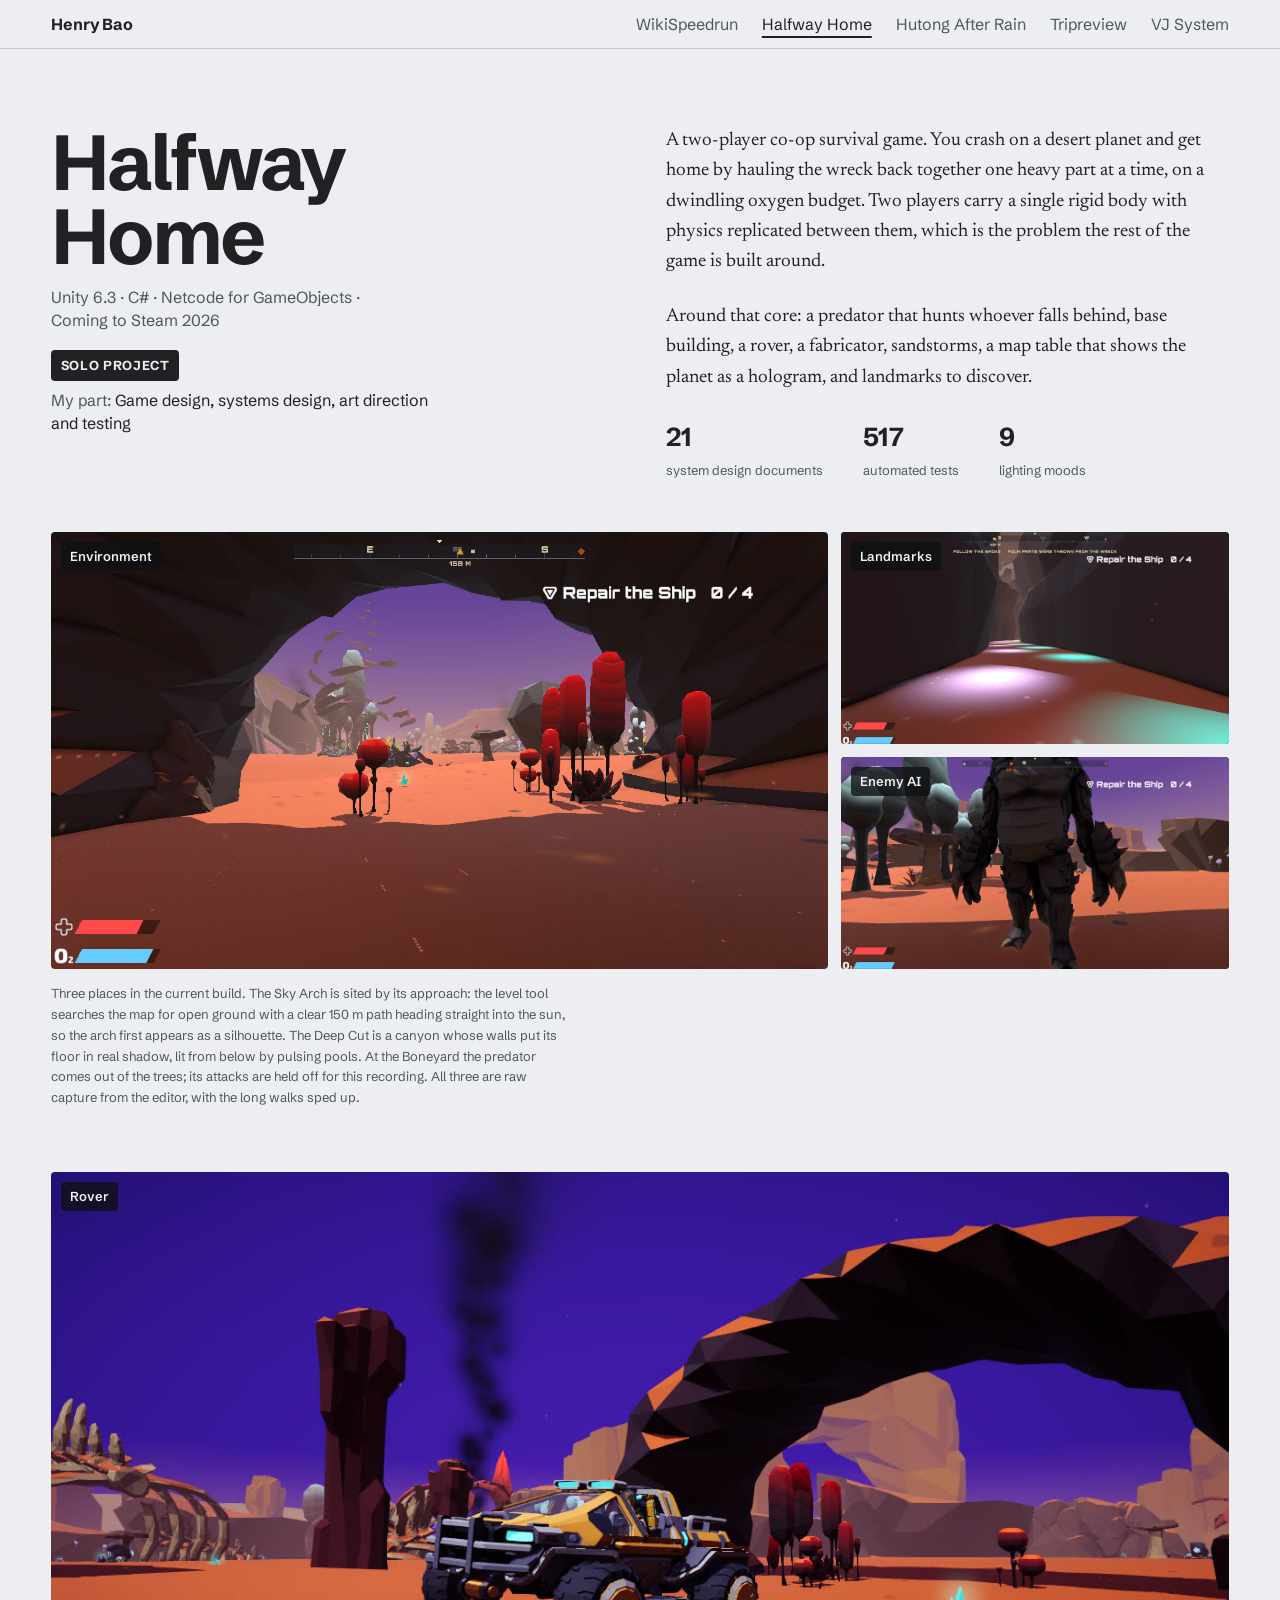
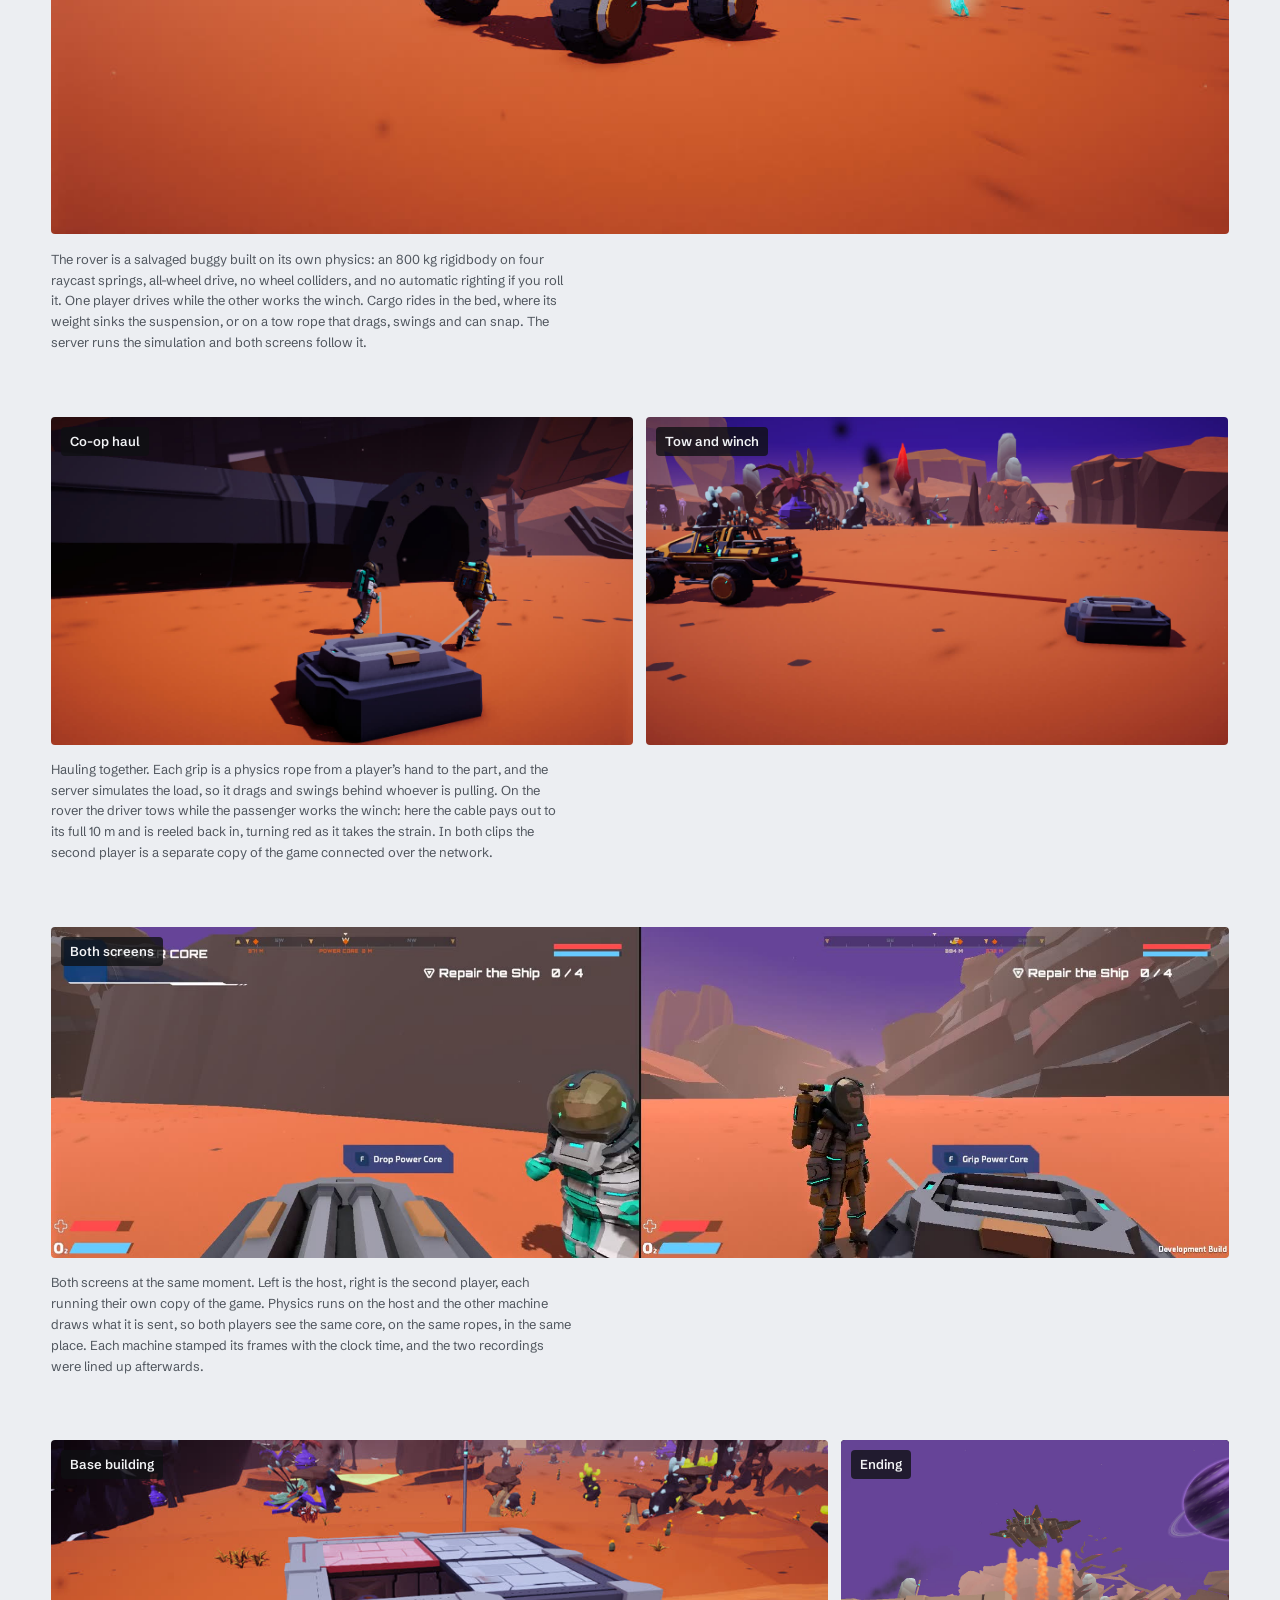
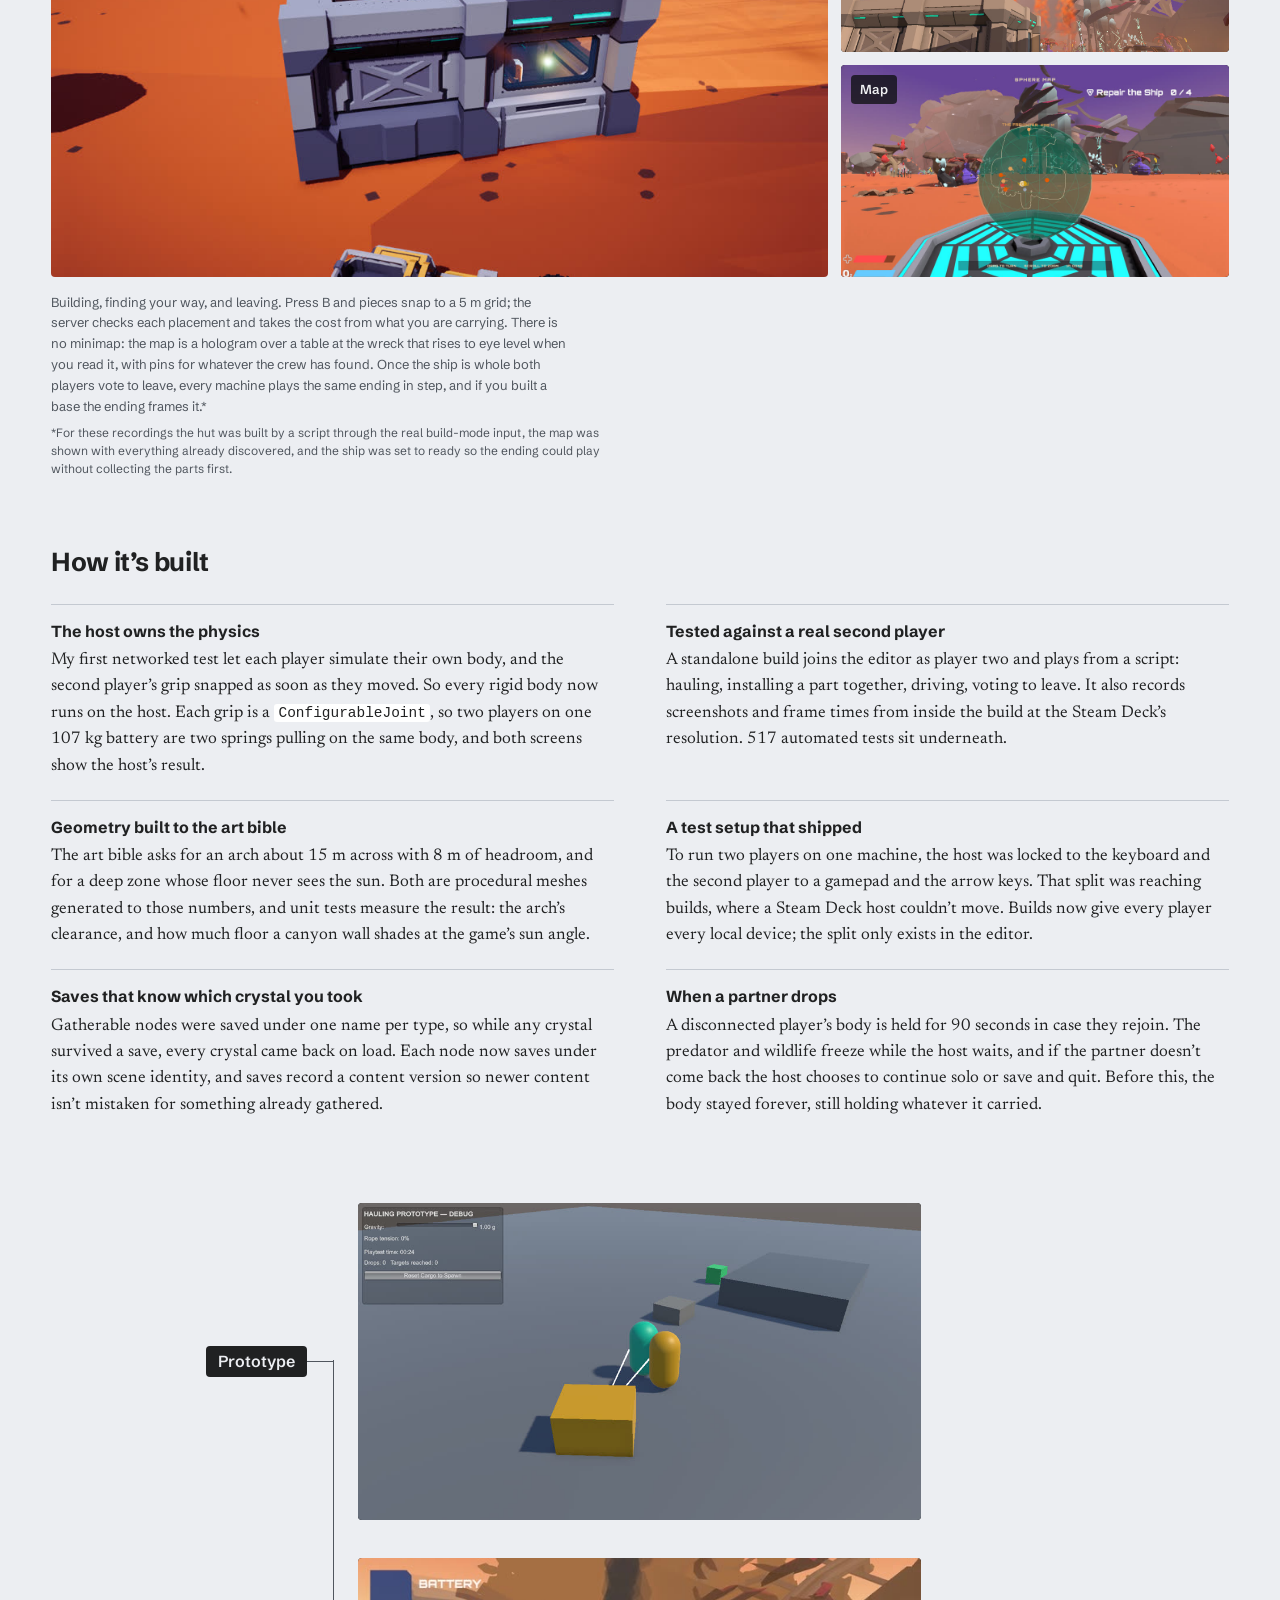
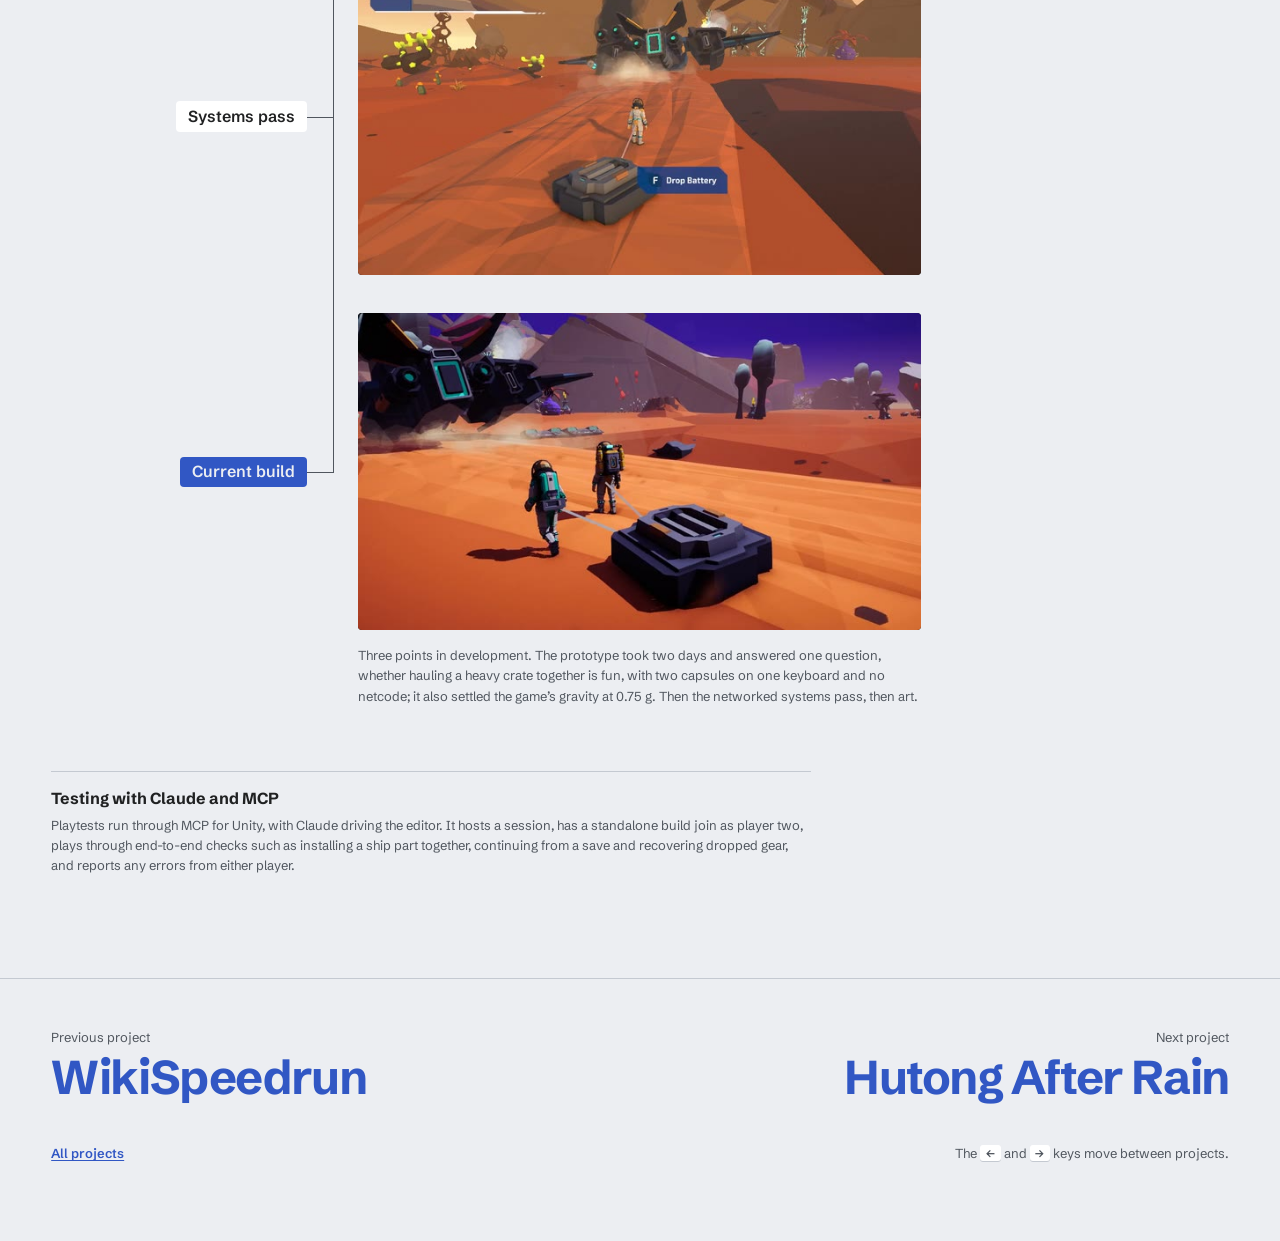
==== commit 0b442505: "Halfway Home: end the intro at the feature list Co-Authored-By: Claude Opus 5.5 <noreply@anthropic.c" ====
--- a/halfway-home/index.html
+++ b/halfway-home/index.html
@@ -53,7 +53,7 @@
         </div>
         <div class="project-copy">
           <p>A two-player co-op survival game. You crash on a desert planet and get home by hauling the wreck back together one heavy part at a time, on a dwindling oxygen budget. Two players carry a single rigid body with physics replicated between them, which is the problem the rest of the game is built around.</p>
-          <p>Around that core: a predator that hunts whoever falls behind, base building, a rover, a fabricator, sandstorms, a map table that shows the planet as a hologram, and landmarks to discover. Every system starts as a design document I write, and is checked by automated tests and a scripted second player that joins a real build.</p>
+          <p>Around that core: a predator that hunts whoever falls behind, base building, a rover, a fabricator, sandstorms, a map table that shows the planet as a hologram, and landmarks to discover.</p>
           <dl class="stats">
             <div><dt>system design documents</dt><dd>21</dd></div>
             <div><dt>automated tests</dt><dd>517</dd></div>
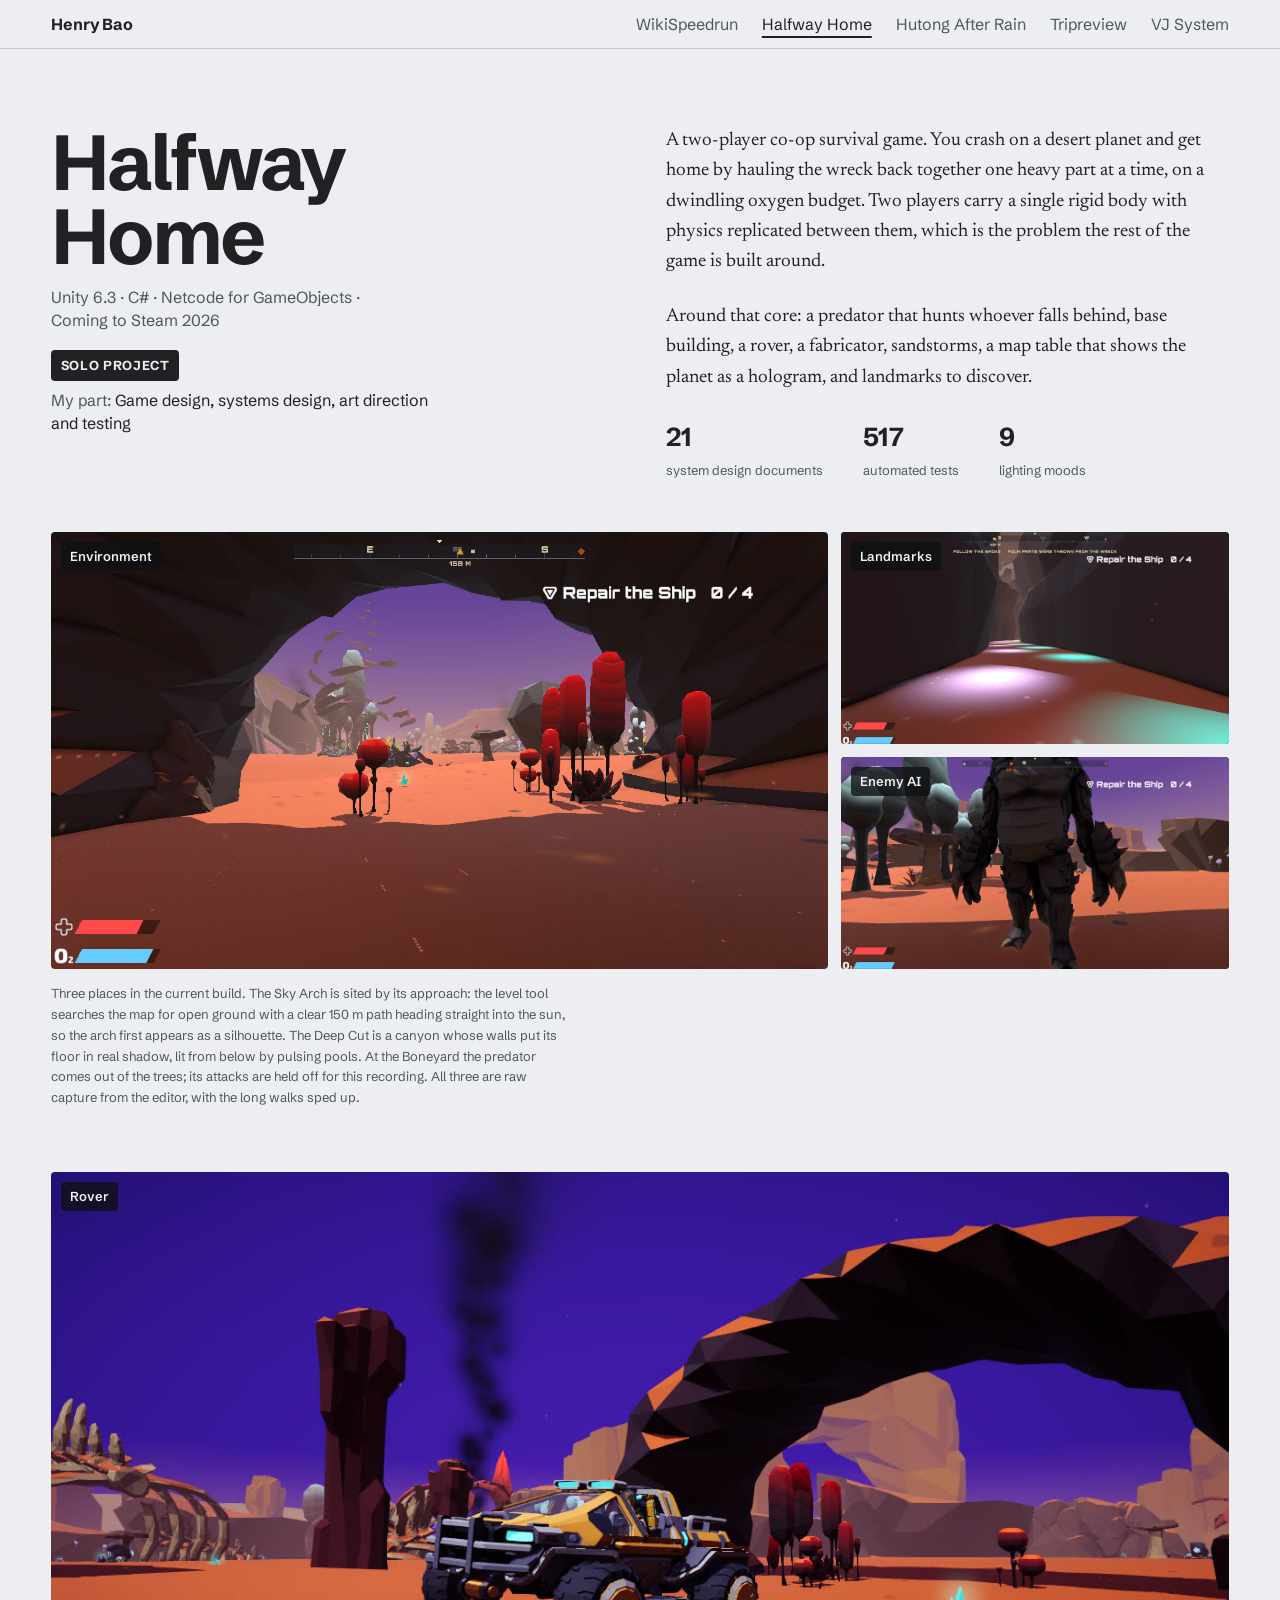
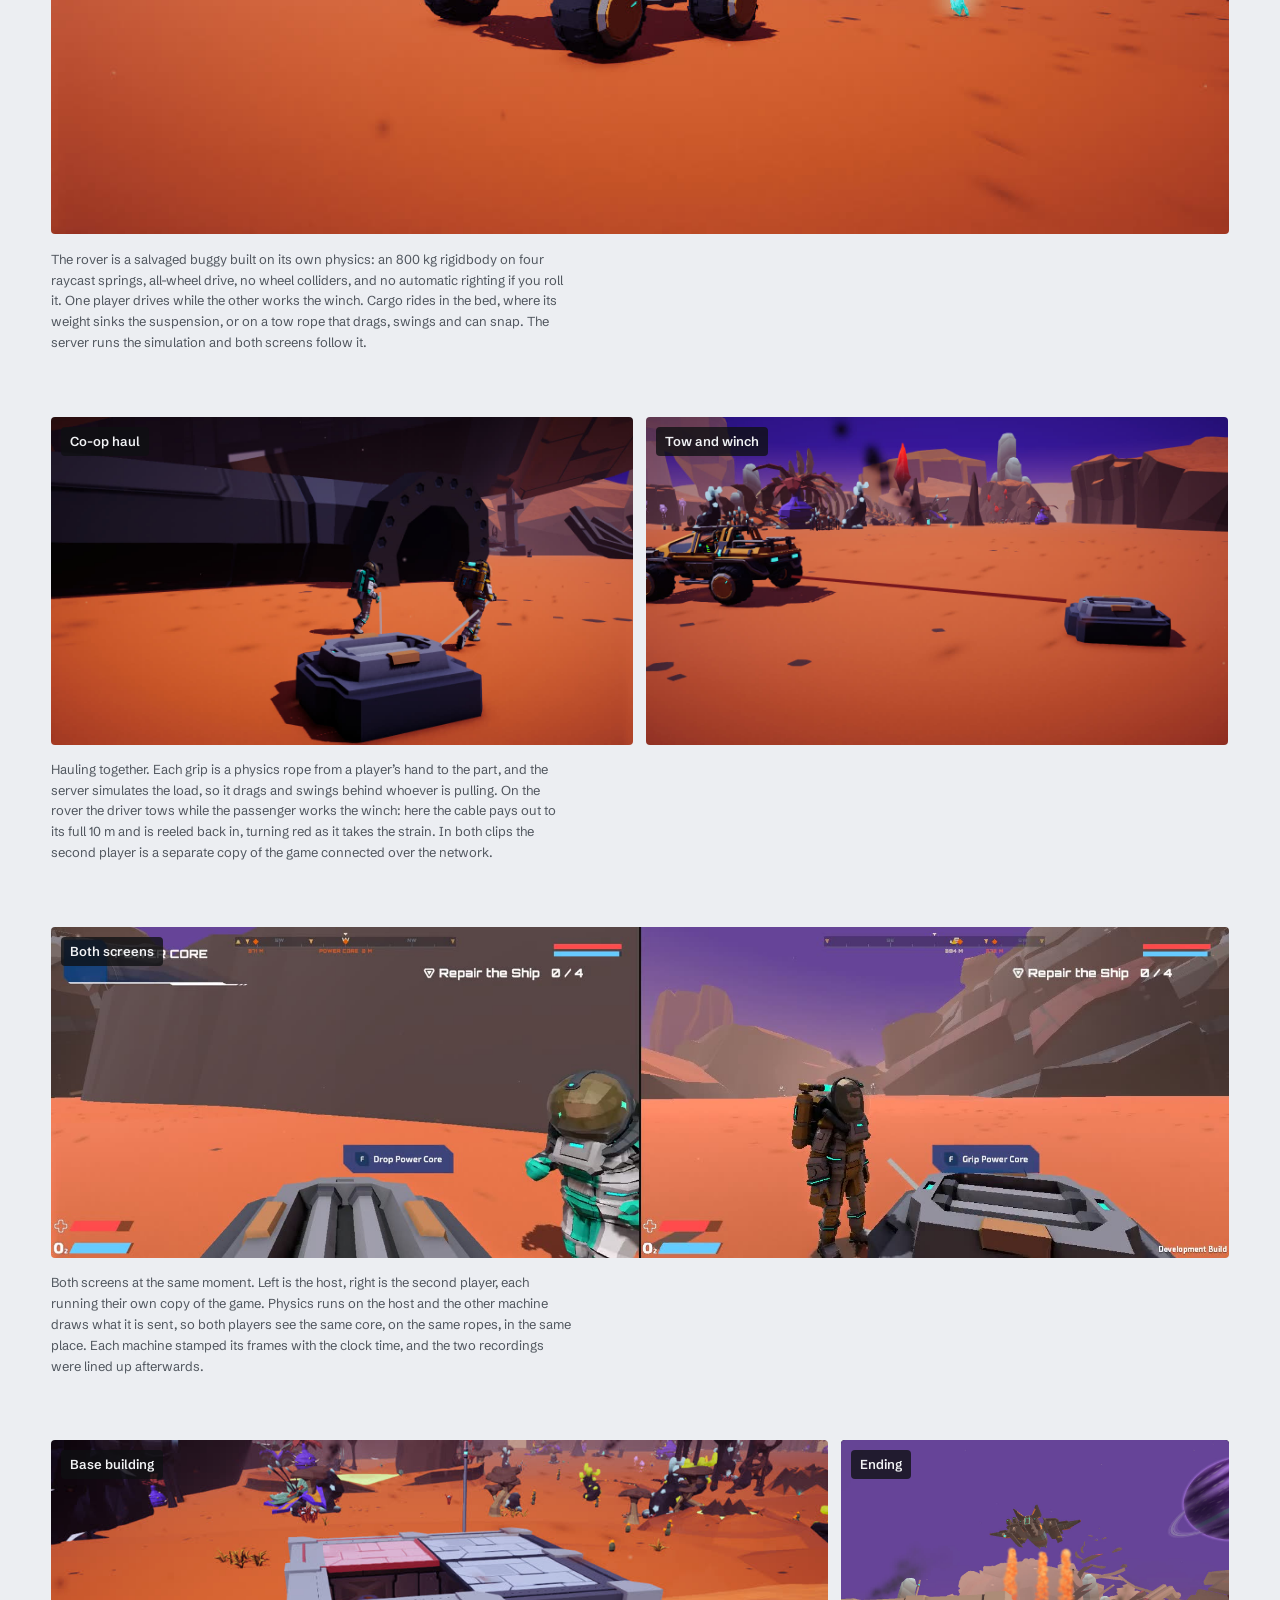
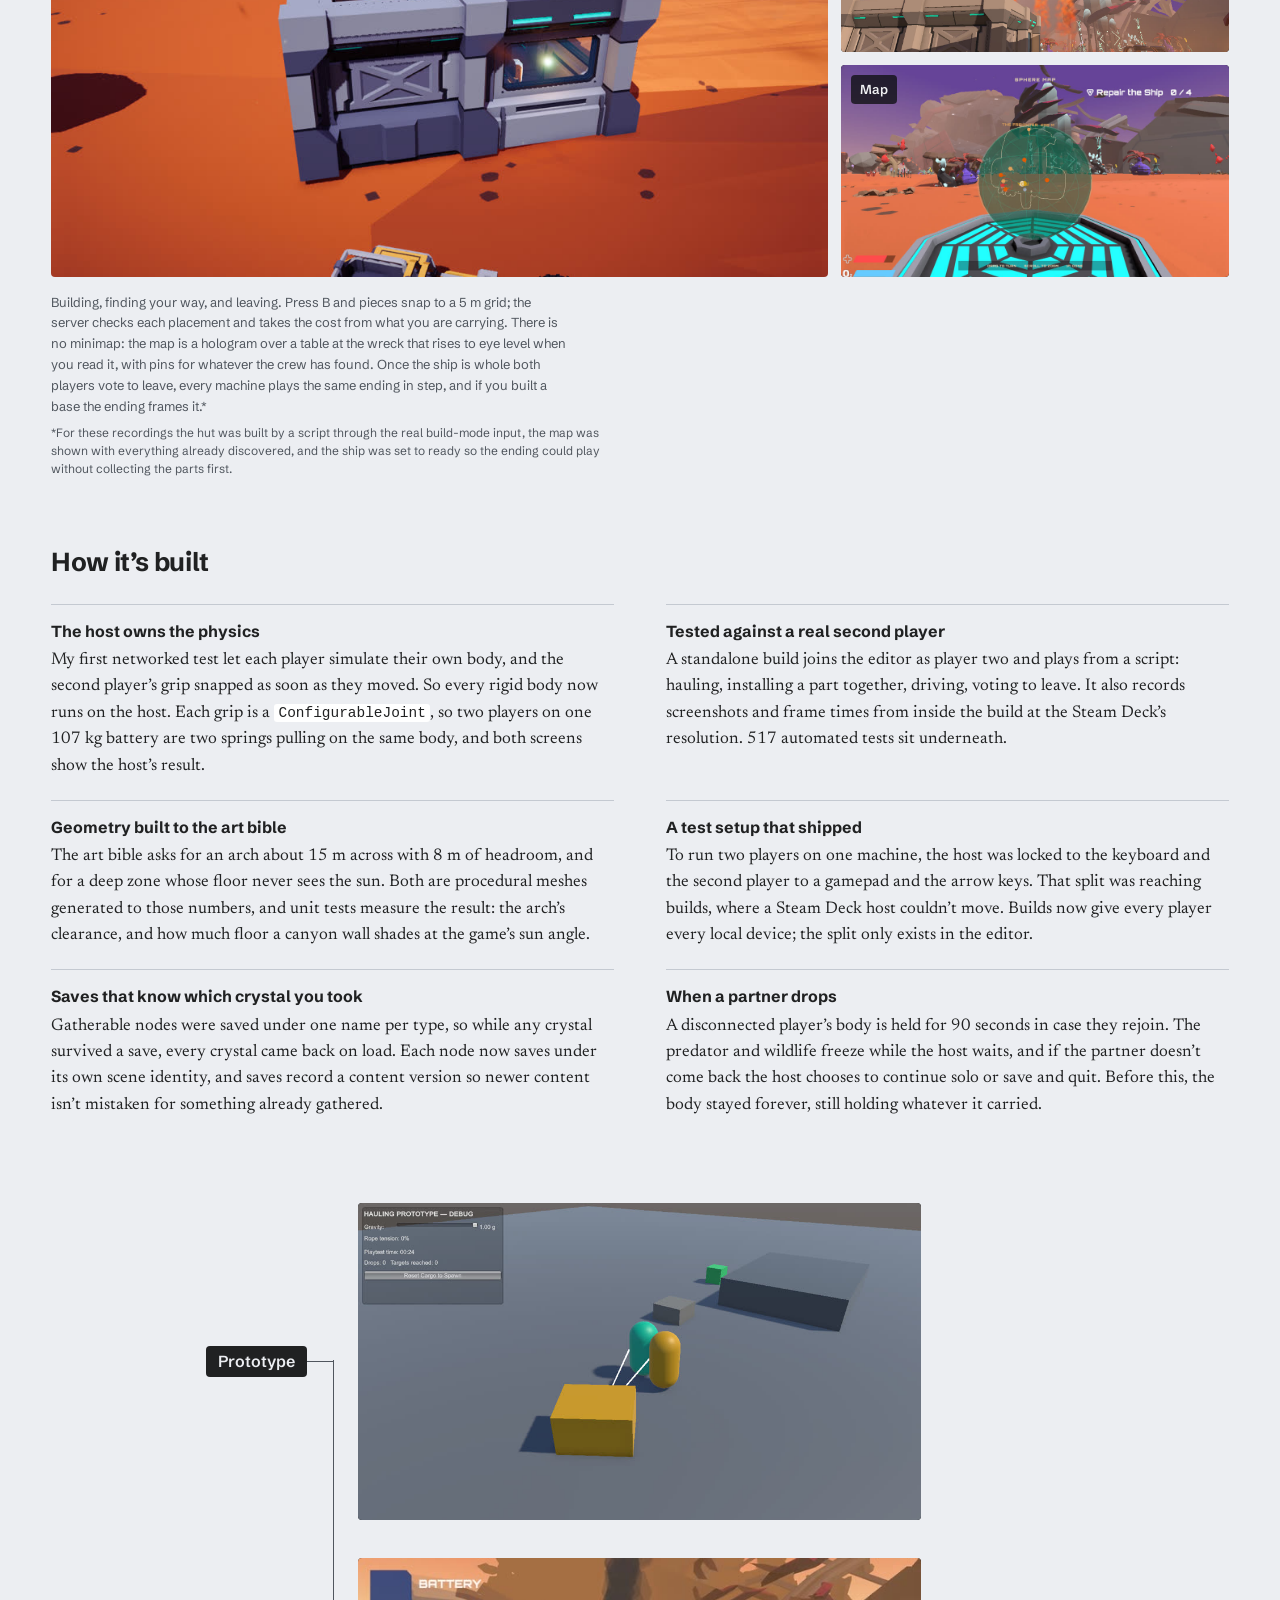
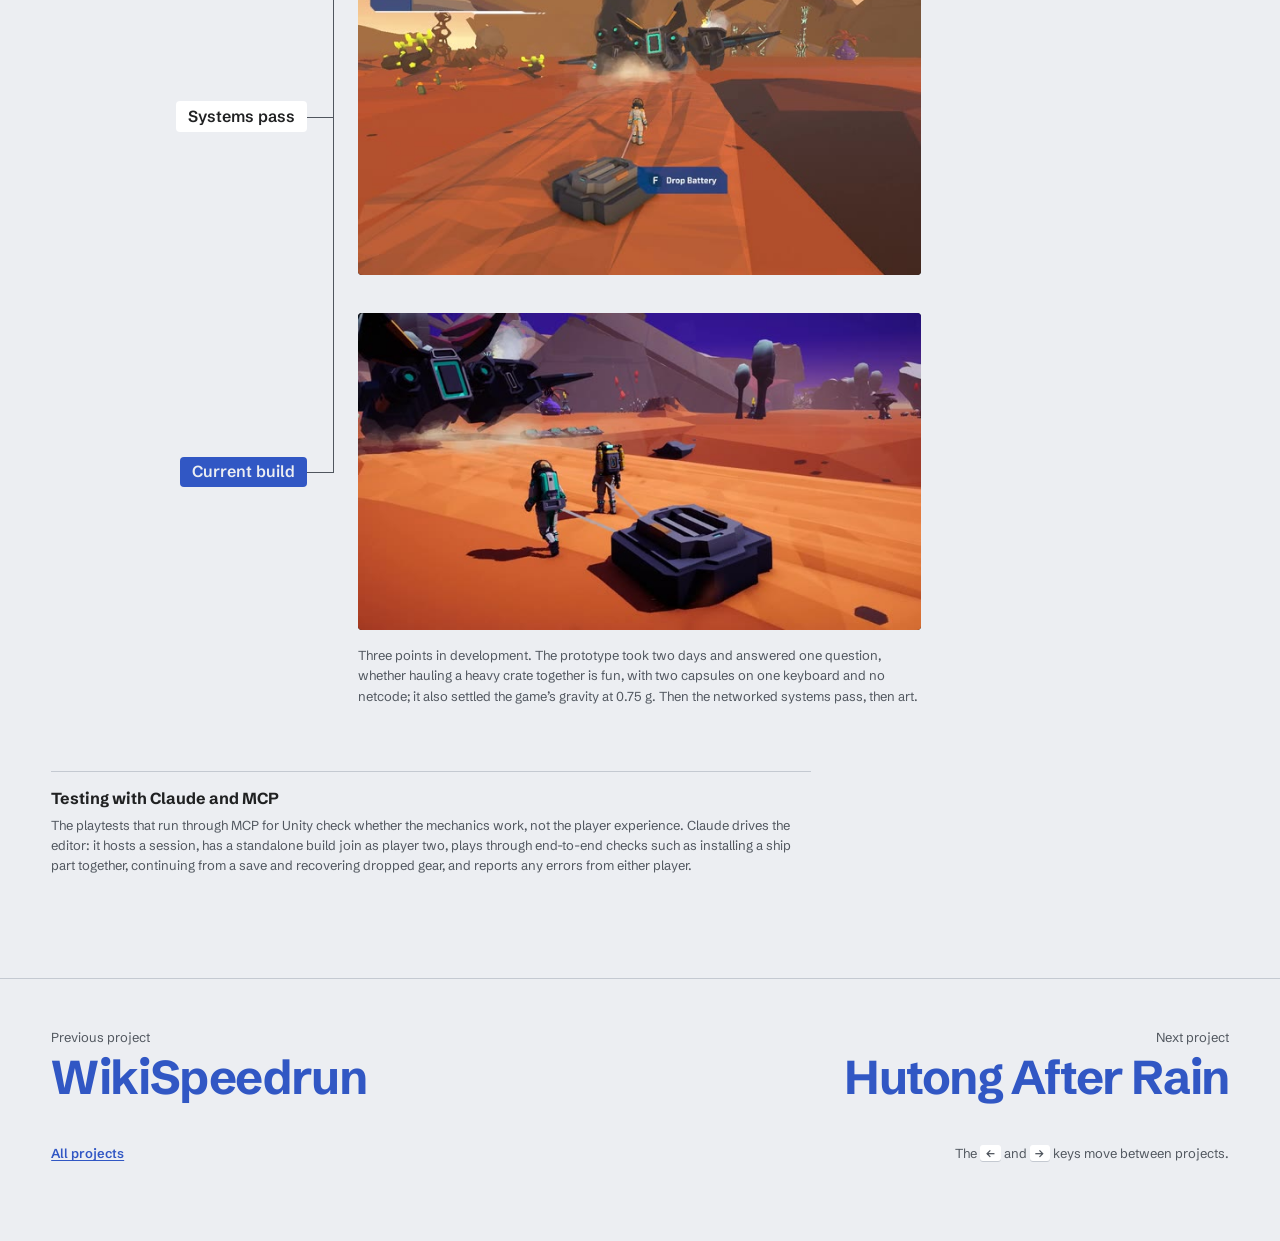
==== commit 5d506e30: "Halfway Home: the MCP playtests check mechanics, not player experience Co-Authored-By: Claude Opus 5" ====
--- a/halfway-home/index.html
+++ b/halfway-home/index.html
@@ -175,7 +175,7 @@
 
       <div class="endnote" aria-labelledby="hh-testing-title">
         <h2 id="hh-testing-title">Testing with Claude and MCP</h2>
-        <p>Playtests run through MCP for Unity, with Claude driving the editor. It hosts a session, has a standalone build join as player two, plays through end-to-end checks such as installing a ship part together, continuing from a save and recovering dropped gear, and reports any errors from either player.</p>
+        <p>The playtests that run through MCP for Unity check whether the mechanics work, not the player experience. Claude drives the editor: it hosts a session, has a standalone build join as player two, plays through end-to-end checks such as installing a ship part together, continuing from a save and recovering dropped gear, and reports any errors from either player.</p>
       </div>
     </div>
   </section>
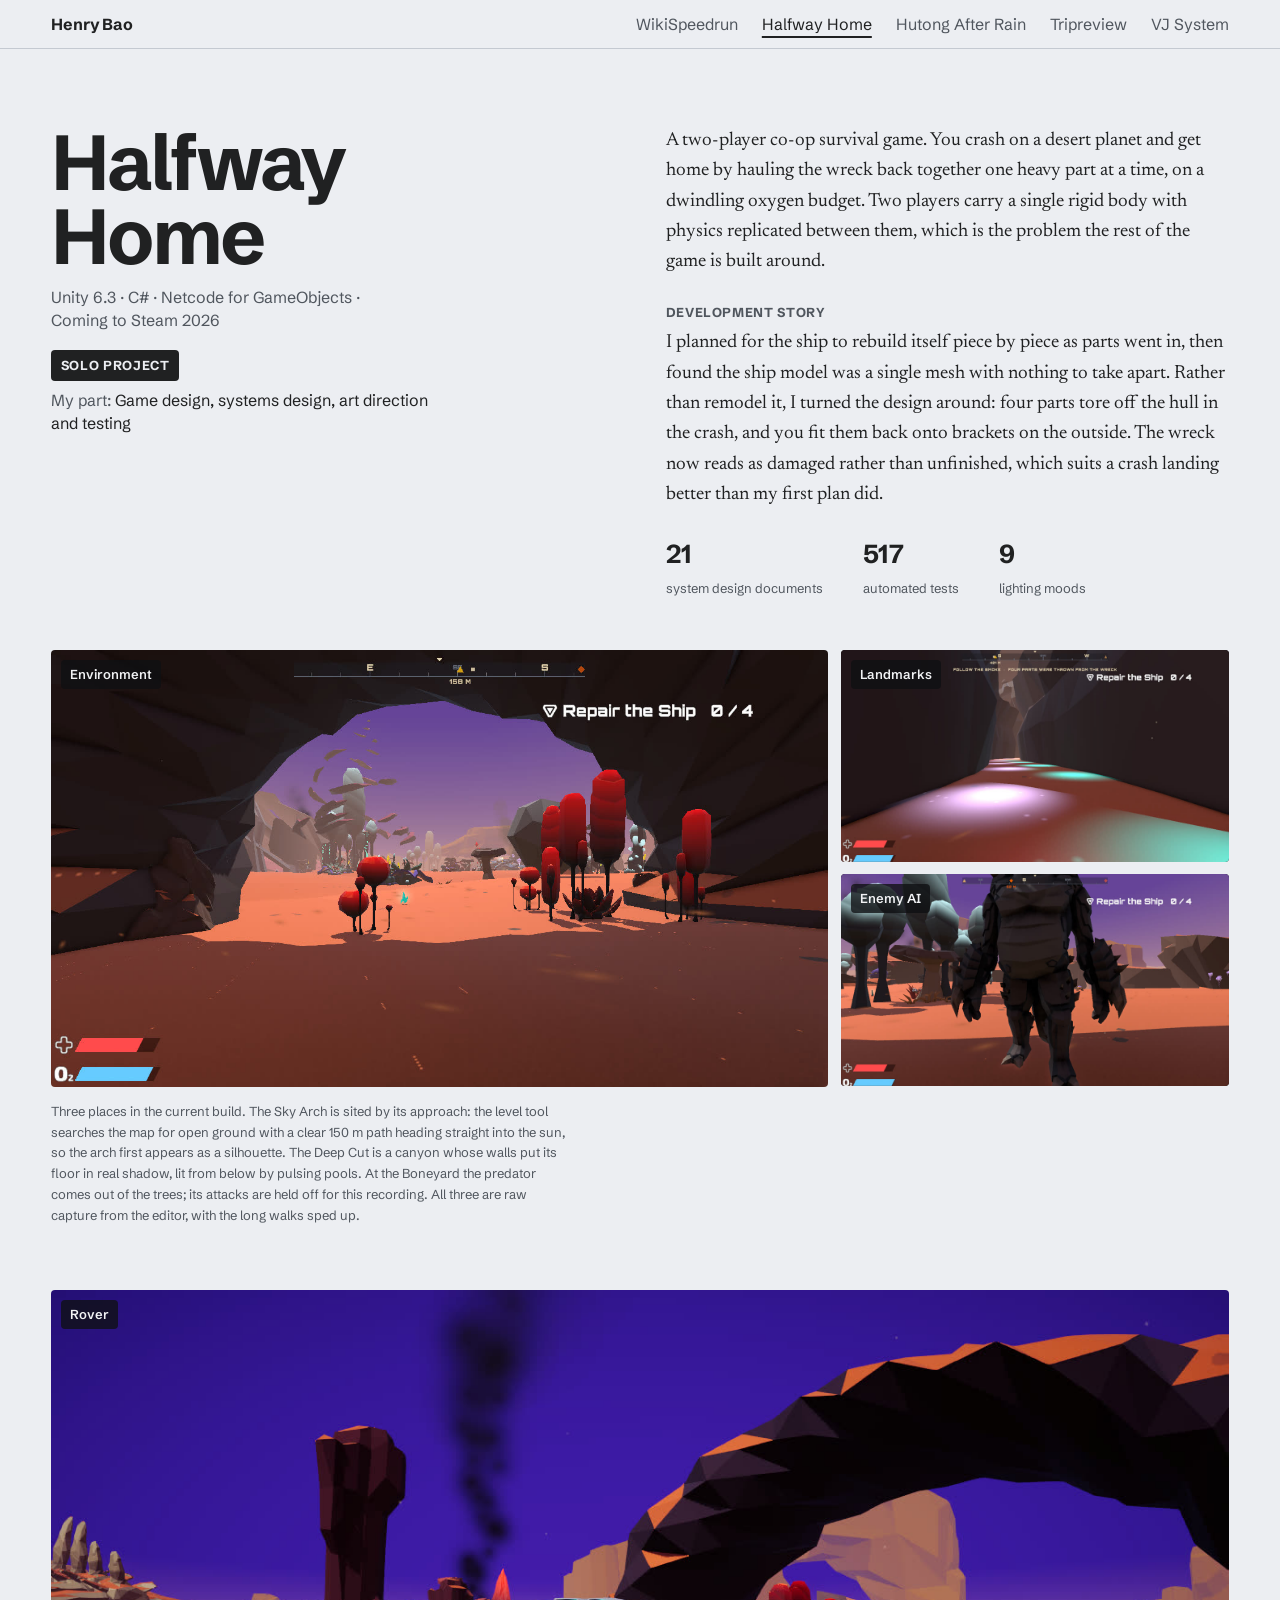
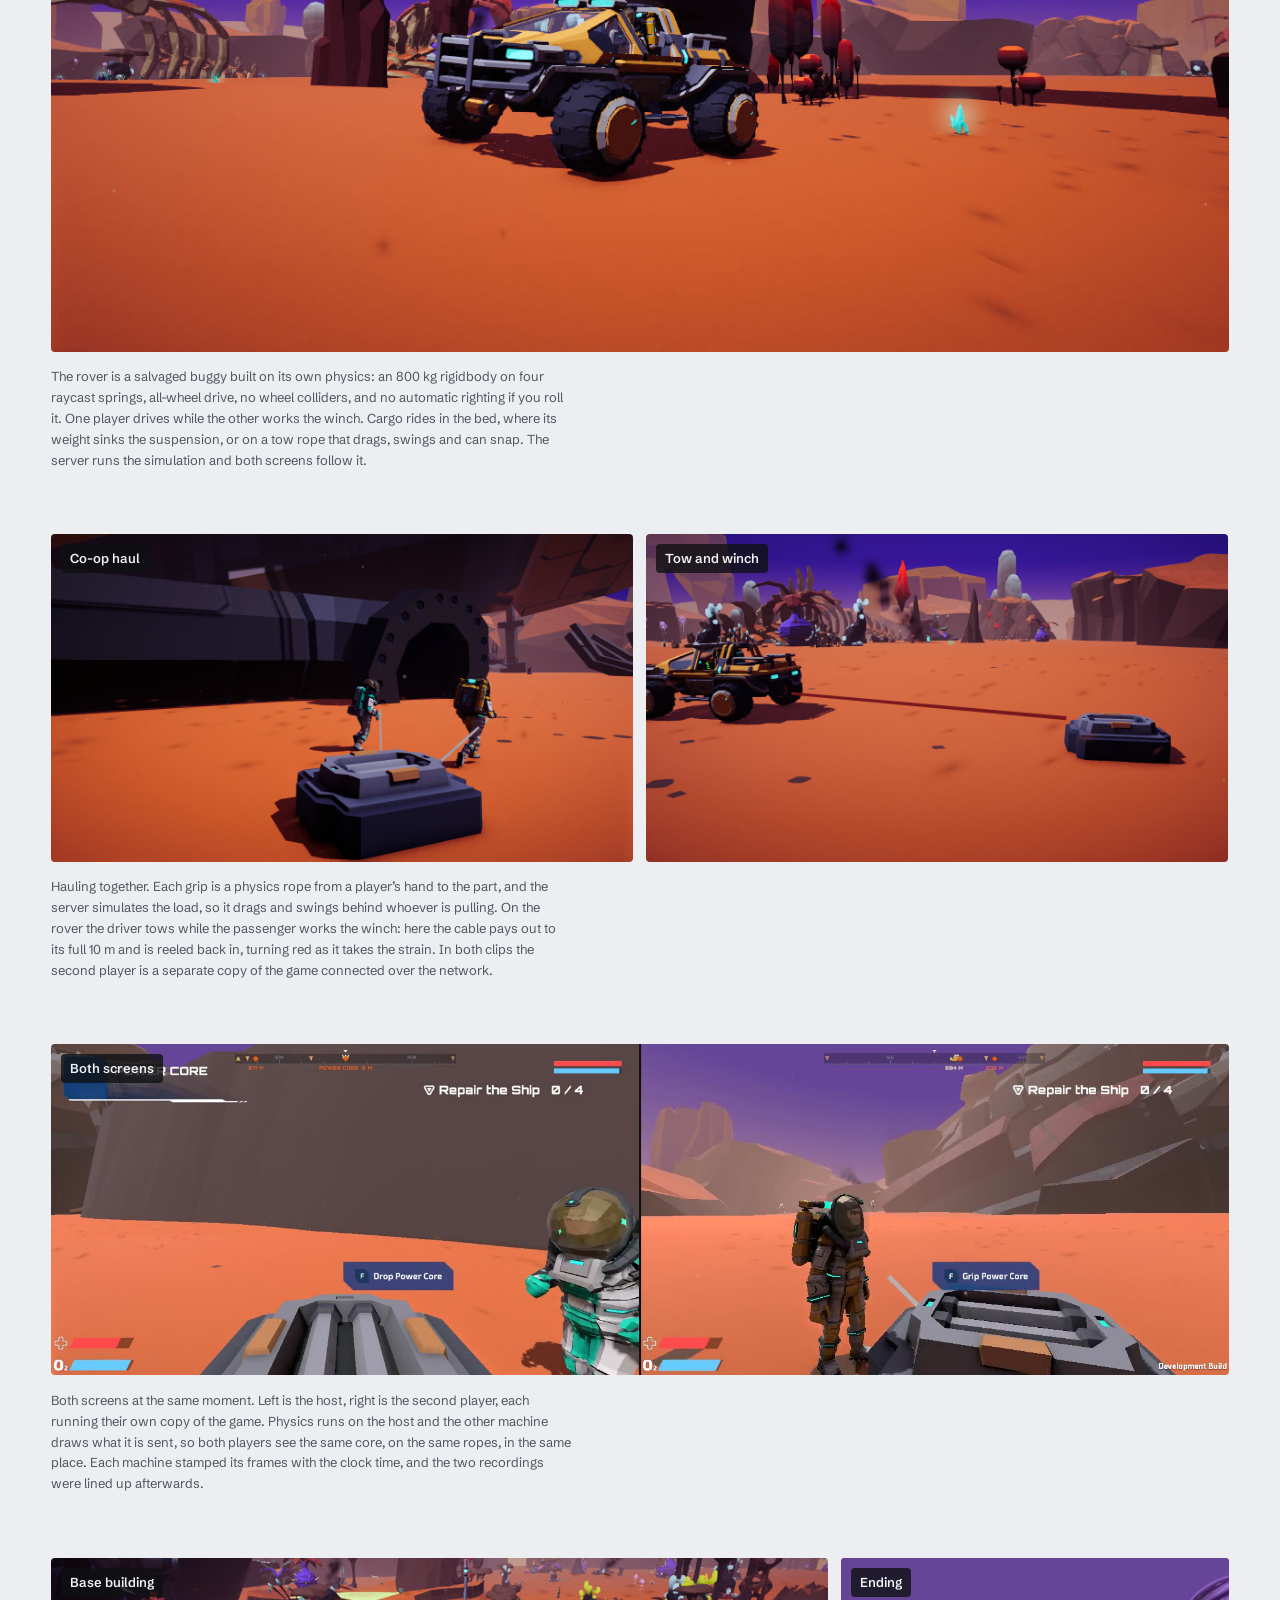
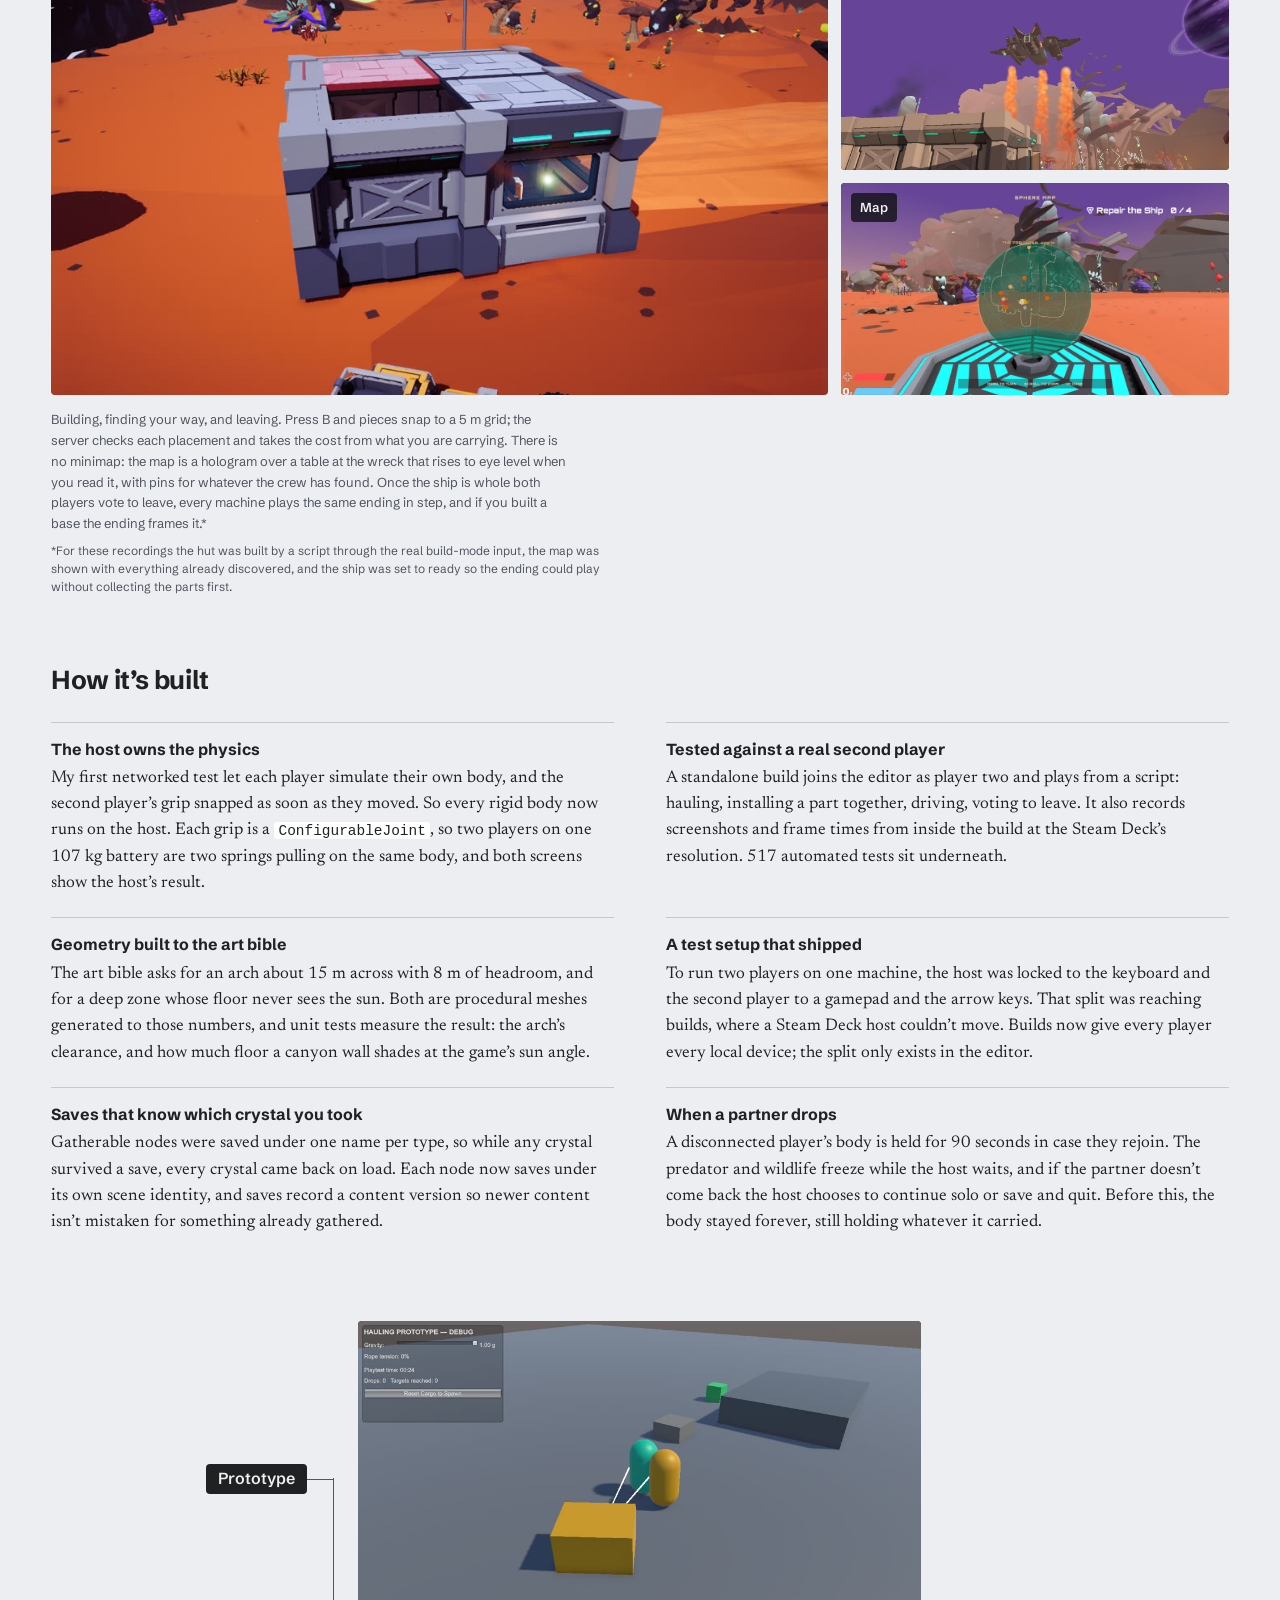
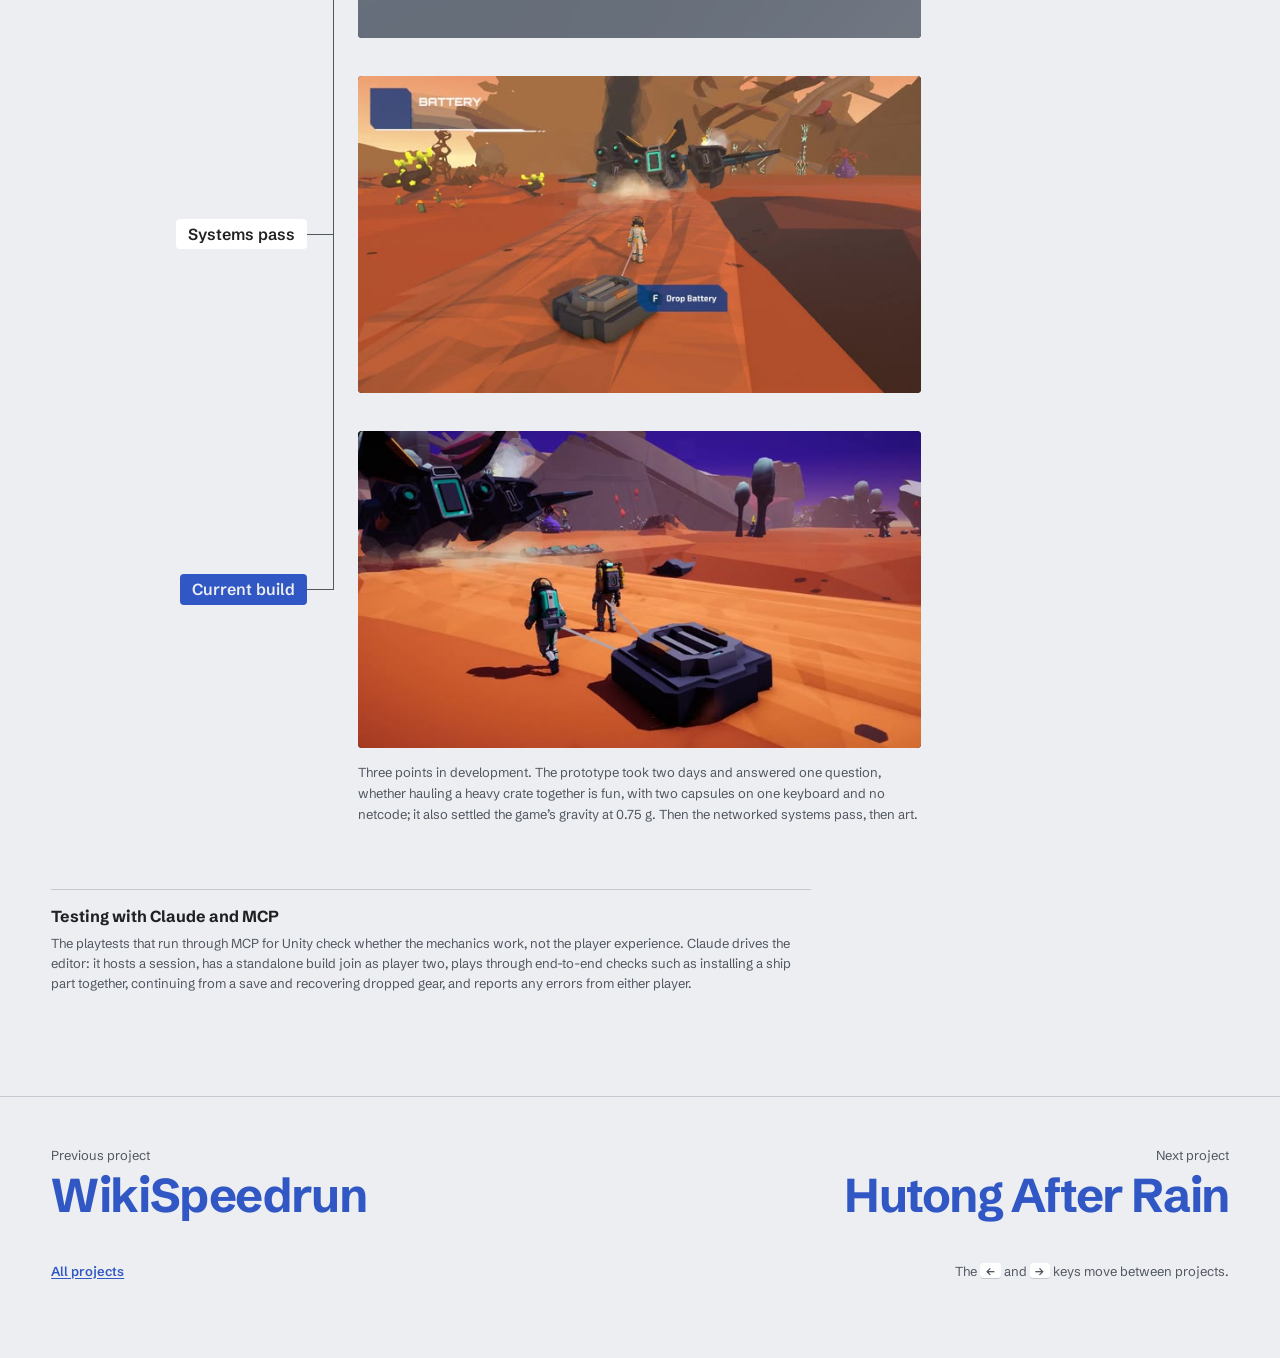
==== commit 040daa75: "Project pages: a development story in every intro, in place of the second paragraph Each intro is no" ====
--- a/halfway-home/index.html
+++ b/halfway-home/index.html
@@ -19,7 +19,7 @@
 <link rel="preconnect" href="https://fonts.googleapis.com">
 <link rel="preconnect" href="https://fonts.gstatic.com" crossorigin>
 <link rel="stylesheet" href="https://fonts.googleapis.com/css2?family=Newsreader:ital,opsz,wght@0,6..72,400;0,6..72,500;1,6..72,400&family=Schibsted+Grotesk:wght@400;500;600;700;800&display=swap">
-<link rel="stylesheet" href="../assets/site.css?v=25fcae08">
+<link rel="stylesheet" href="../assets/site.css?v=25bcb657">
 </head>
 <body class="page-project">
 <div class="loader" aria-hidden="true"><span class="loader-name" data-name="Henry Bao">Henry Bao</span></div>
@@ -53,7 +53,10 @@
         </div>
         <div class="project-copy">
           <p>A two-player co-op survival game. You crash on a desert planet and get home by hauling the wreck back together one heavy part at a time, on a dwindling oxygen budget. Two players carry a single rigid body with physics replicated between them, which is the problem the rest of the game is built around.</p>
-          <p>Around that core: a predator that hunts whoever falls behind, base building, a rover, a fabricator, sandstorms, a map table that shows the planet as a hologram, and landmarks to discover.</p>
+          <div class="story">
+            <h2 class="story-label">Development story</h2>
+            <p>I planned for the ship to rebuild itself piece by piece as parts went in, then found the ship model was a single mesh with nothing to take apart. Rather than remodel it, I turned the design around: four parts tore off the hull in the crash, and you fit them back onto brackets on the outside. The wreck now reads as damaged rather than unfinished, which suits a crash landing better than my first plan did.</p>
+          </div>
           <dl class="stats">
             <div><dt>system design documents</dt><dd>21</dd></div>
             <div><dt>automated tests</dt><dd>517</dd></div>
--- a/assets/site.css
+++ b/assets/site.css
@@ -190,6 +190,9 @@
 .role-text { font-size: var(--s0); line-height: 1.45; color: var(--ink); max-width: 25em; }
 .role-label { color: var(--muted); }
 .project-copy { grid-column: 7 / -1; display: grid; gap: 1.5rem; align-content: start; max-width: 36em; }
+/* The intro's second half: one moment from making the project, under a small label. */
+.story { display: grid; gap: 0.35rem; }
+.story-label { font-size: var(--s-1); font-weight: 700; letter-spacing: 0.05em; text-transform: uppercase; color: var(--muted); }
 
 .stats { display: flex; flex-wrap: wrap; gap: 1rem 2.5rem; margin: 0; font-family: var(--display); }
 .stats div { display: grid; gap: 0.1rem; }
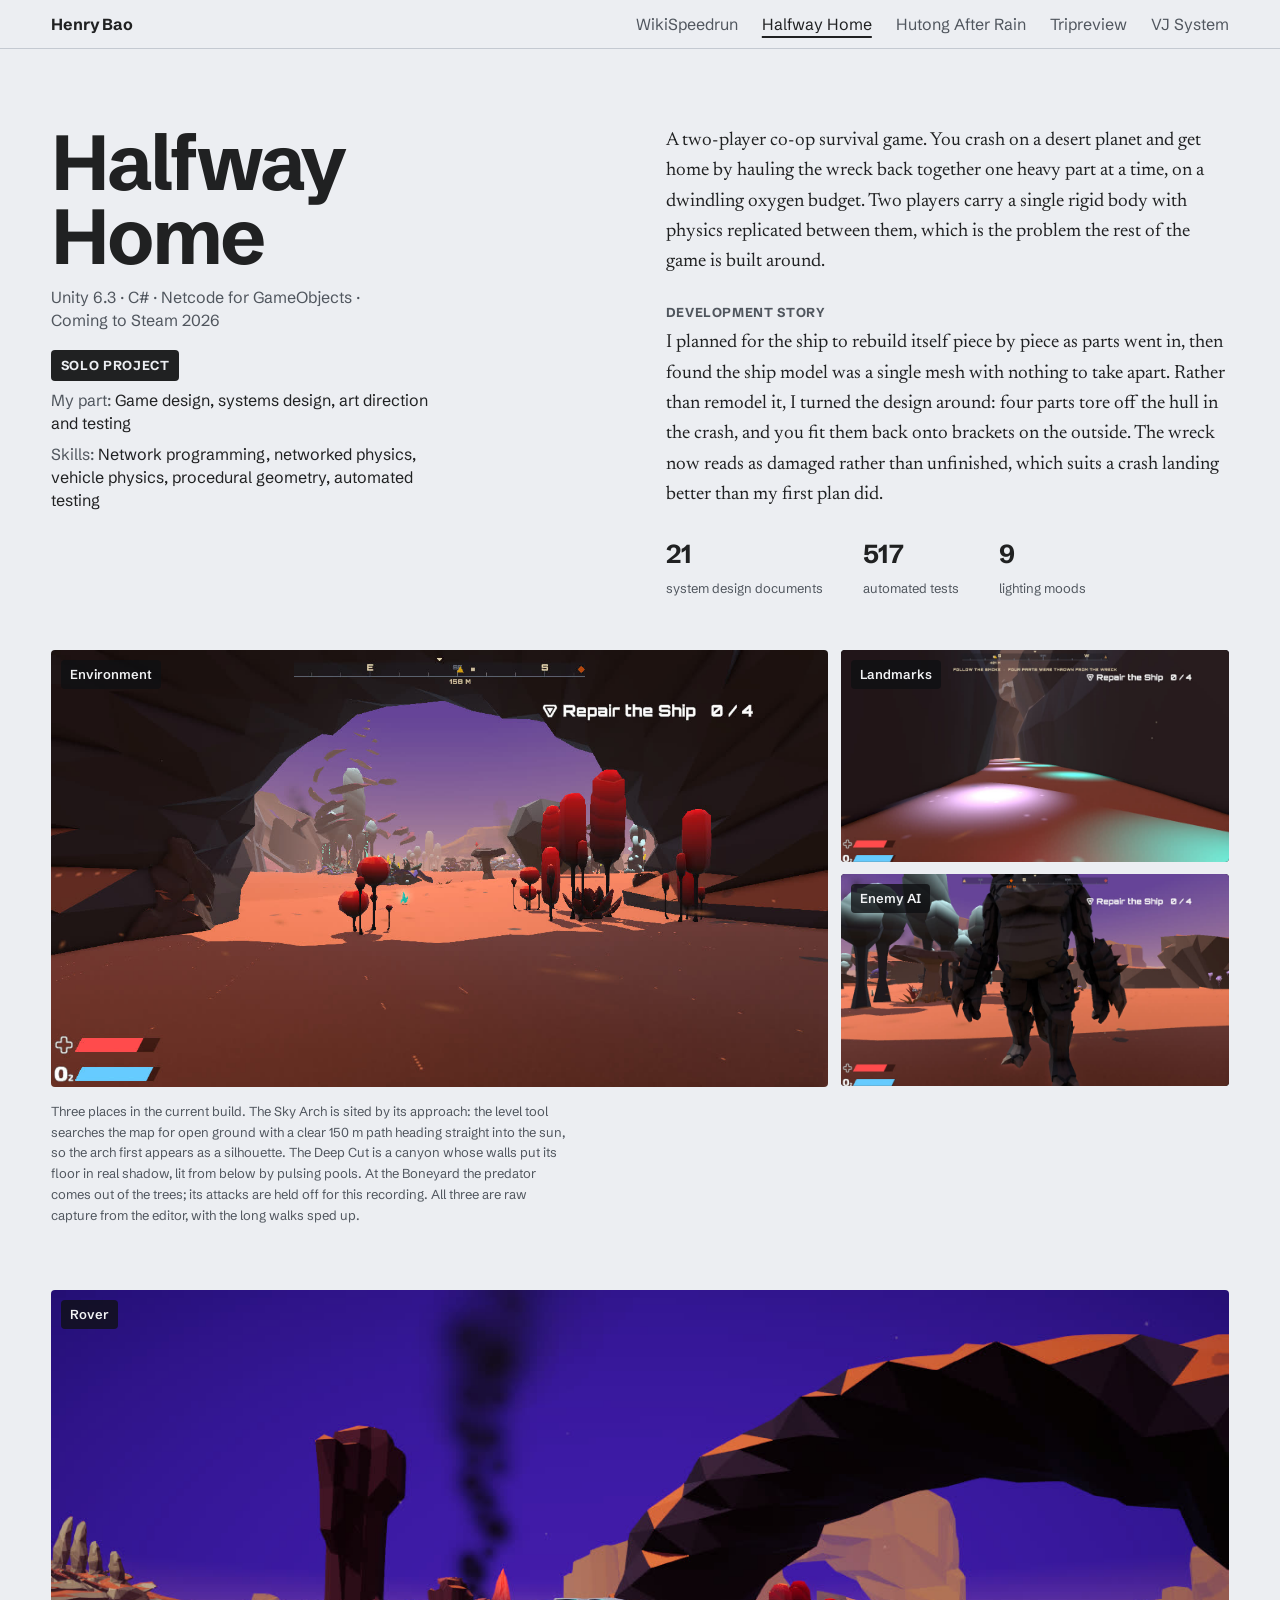
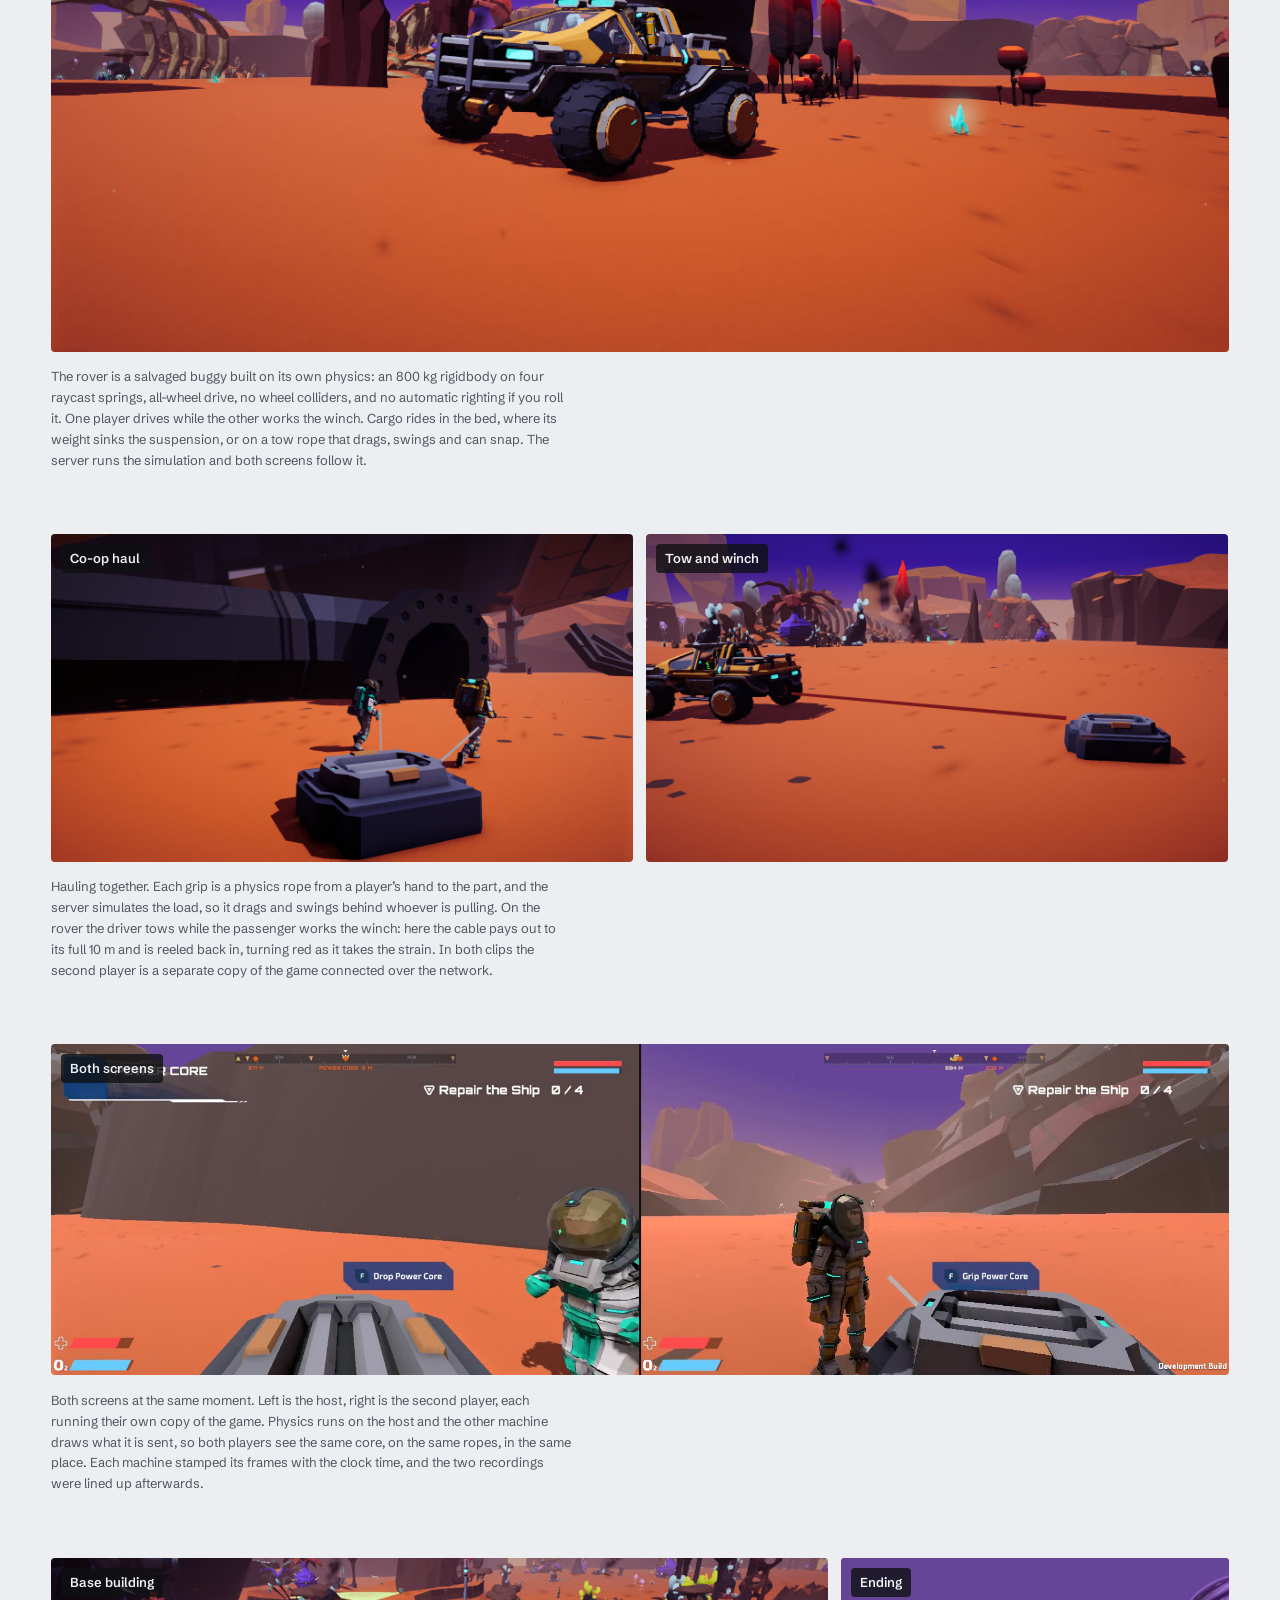
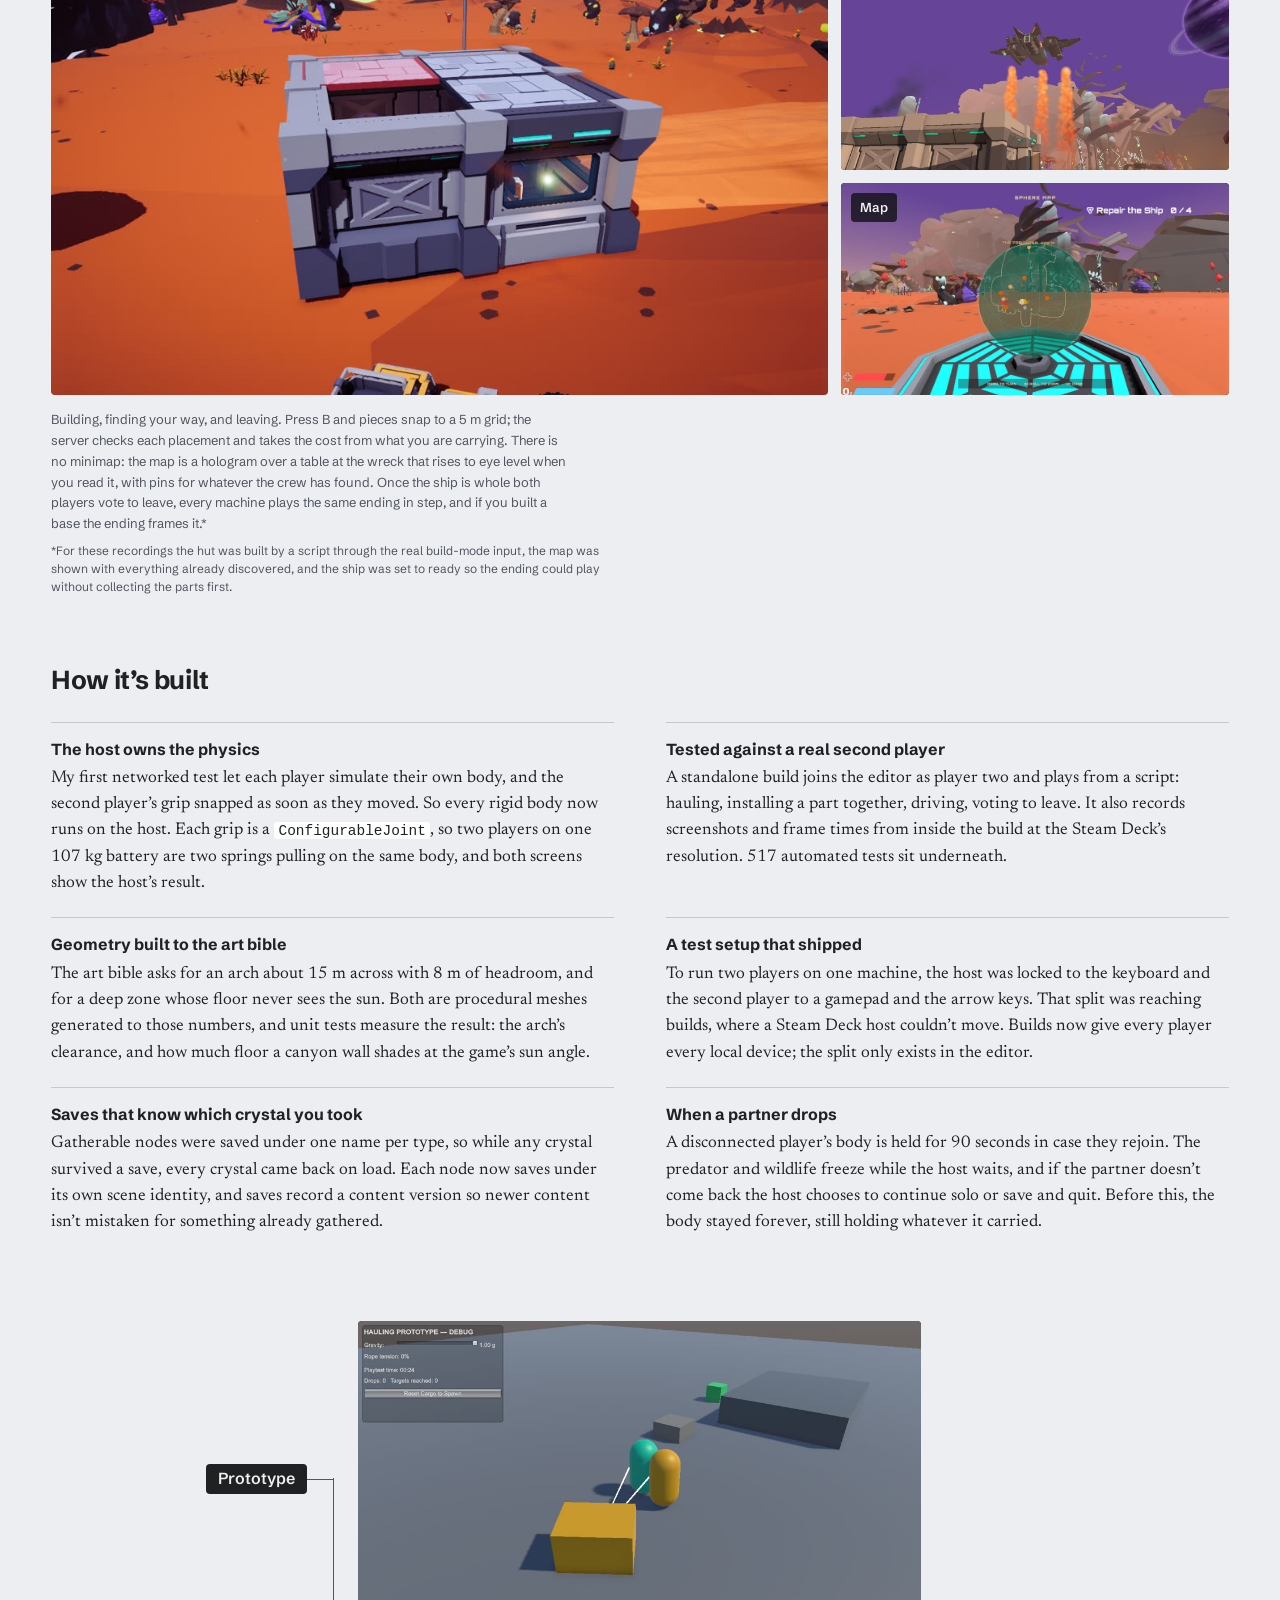
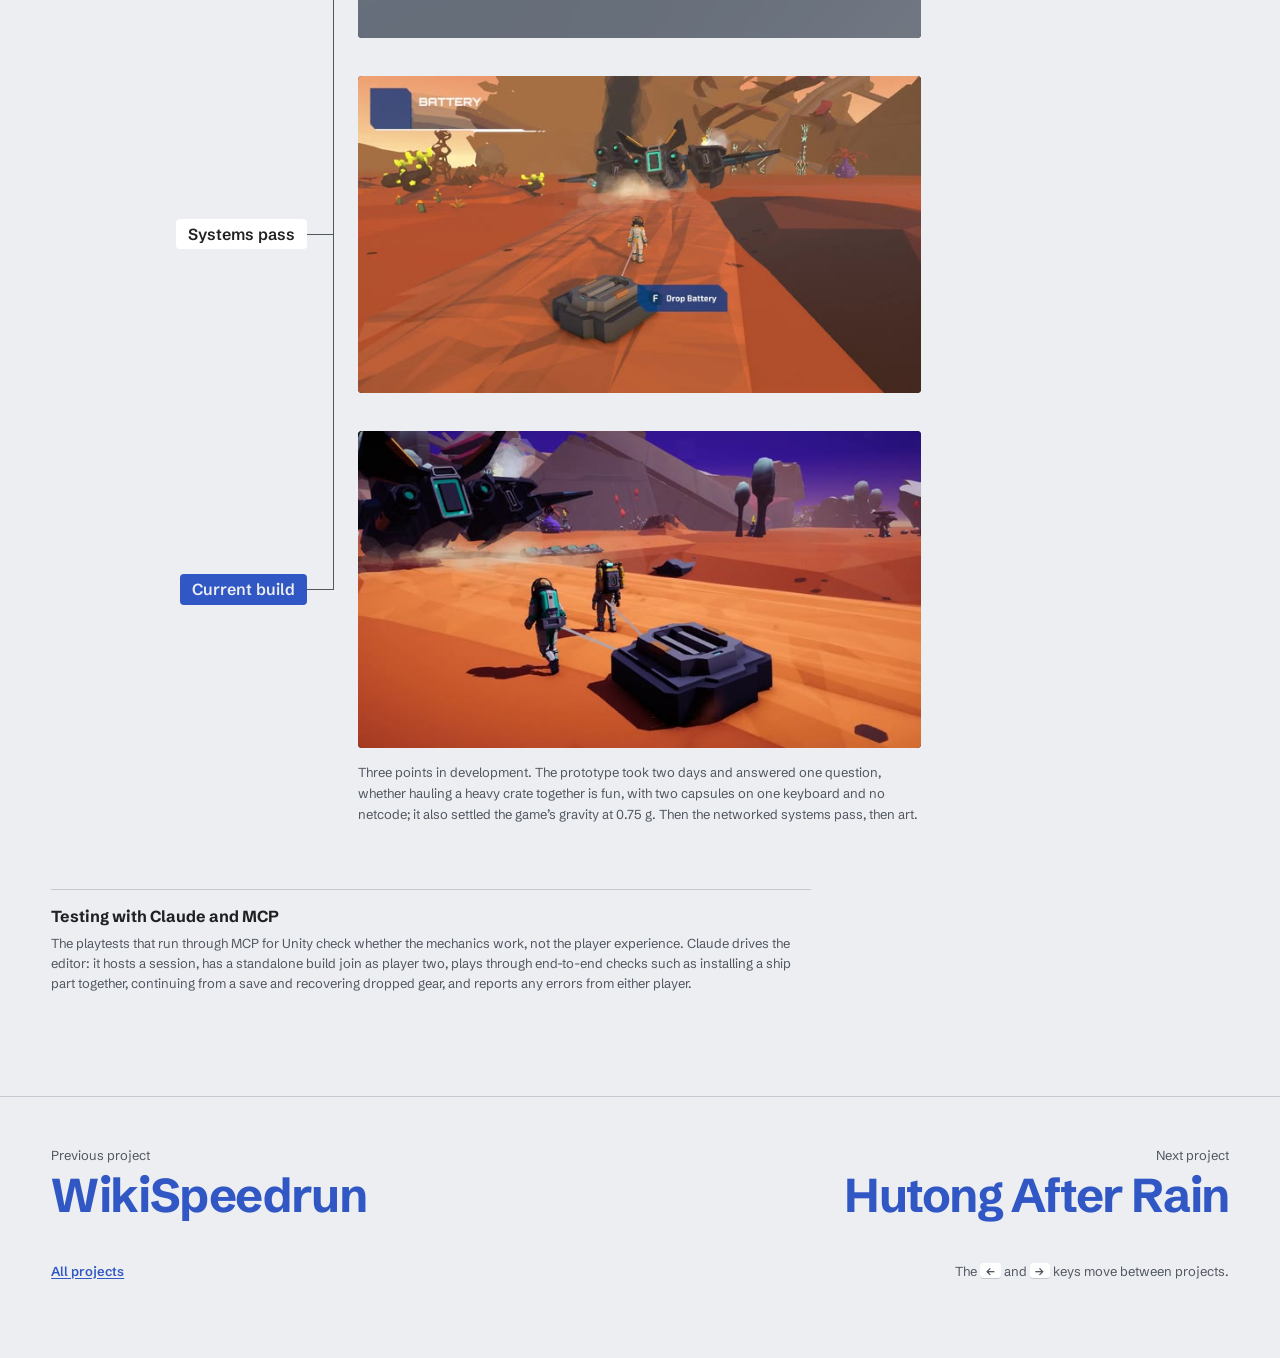
==== commit ffa6b6ef: "Project pages: a Skills line under My part Specific skills each page shows evidence for, rather than" ====
--- a/halfway-home/index.html
+++ b/halfway-home/index.html
@@ -49,6 +49,7 @@
           <div class="role">
             <span class="role-tag">Solo project</span>
             <p class="role-text"><span class="role-label">My part:</span> Game design, systems design, art direction and testing</p>
+            <p class="role-text"><span class="role-label">Skills:</span> Network programming, networked physics, vehicle physics, procedural geometry, automated testing</p>
           </div>
         </div>
         <div class="project-copy">
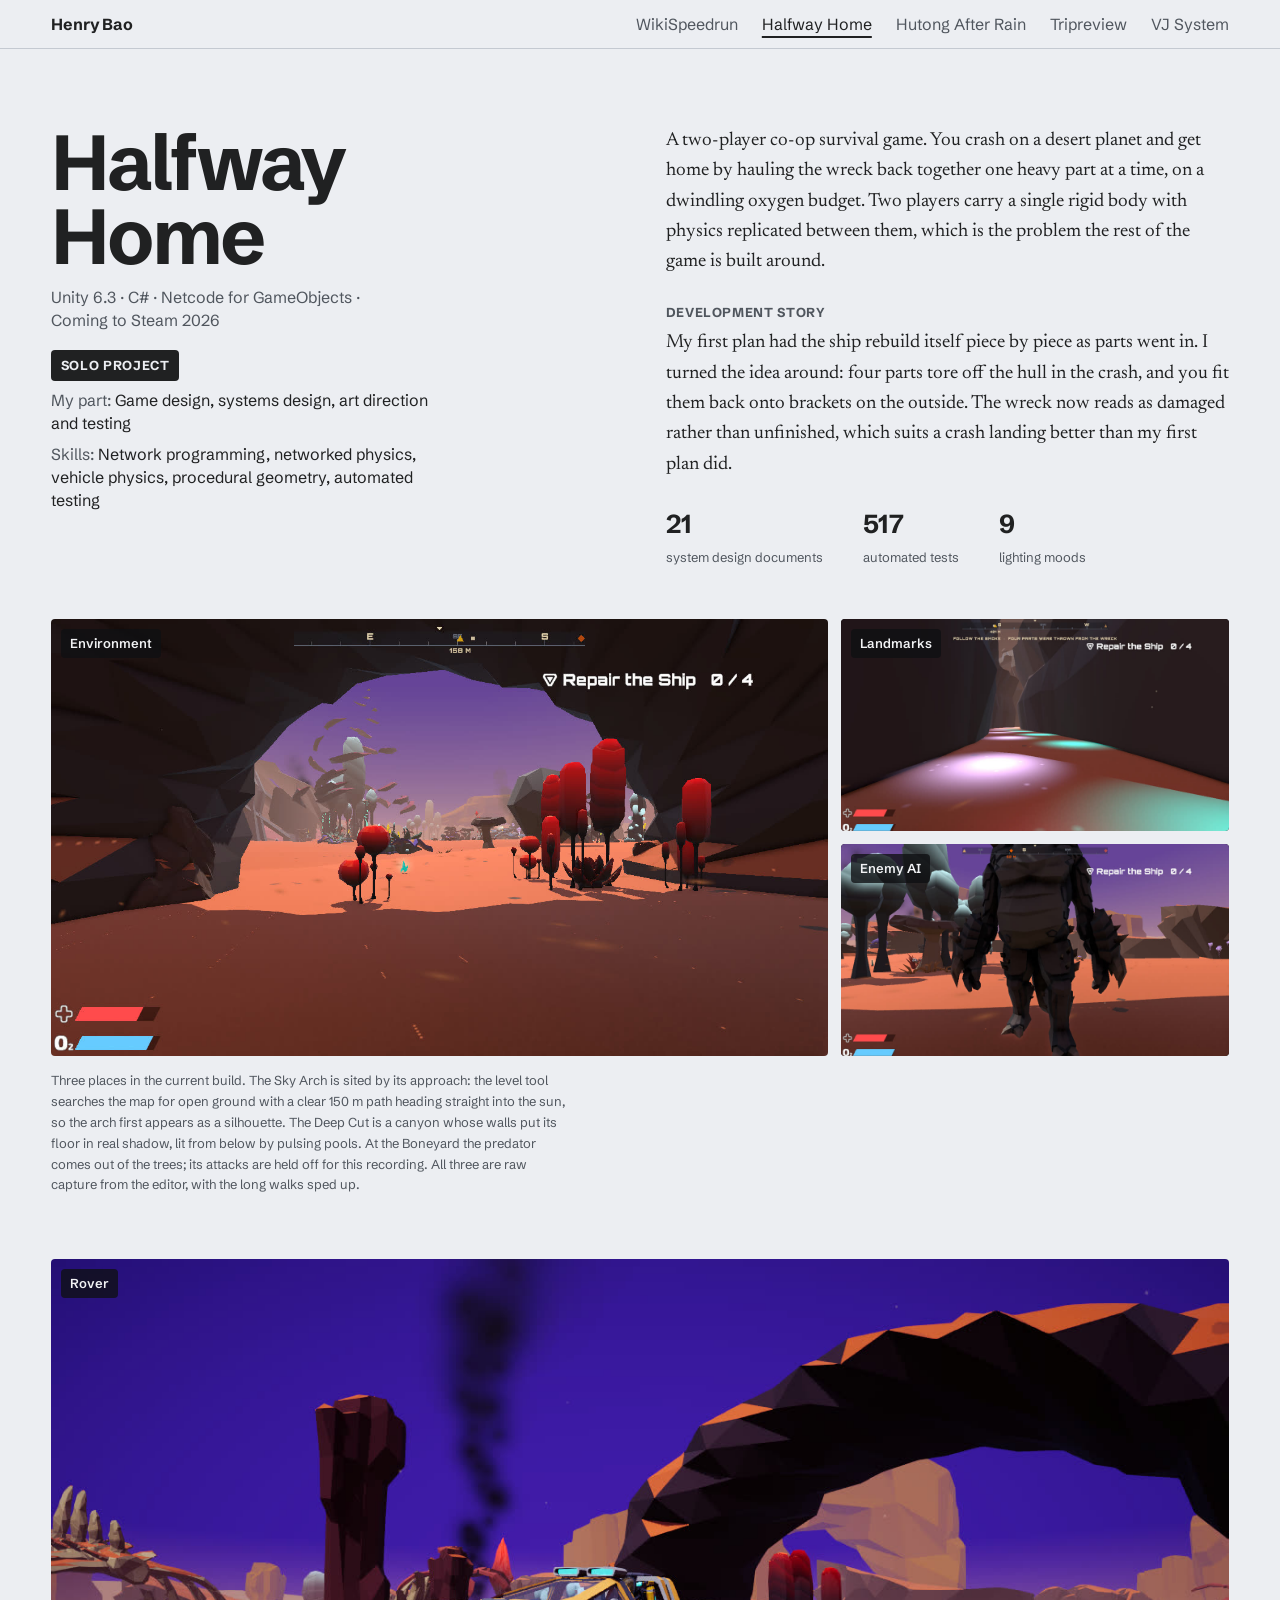
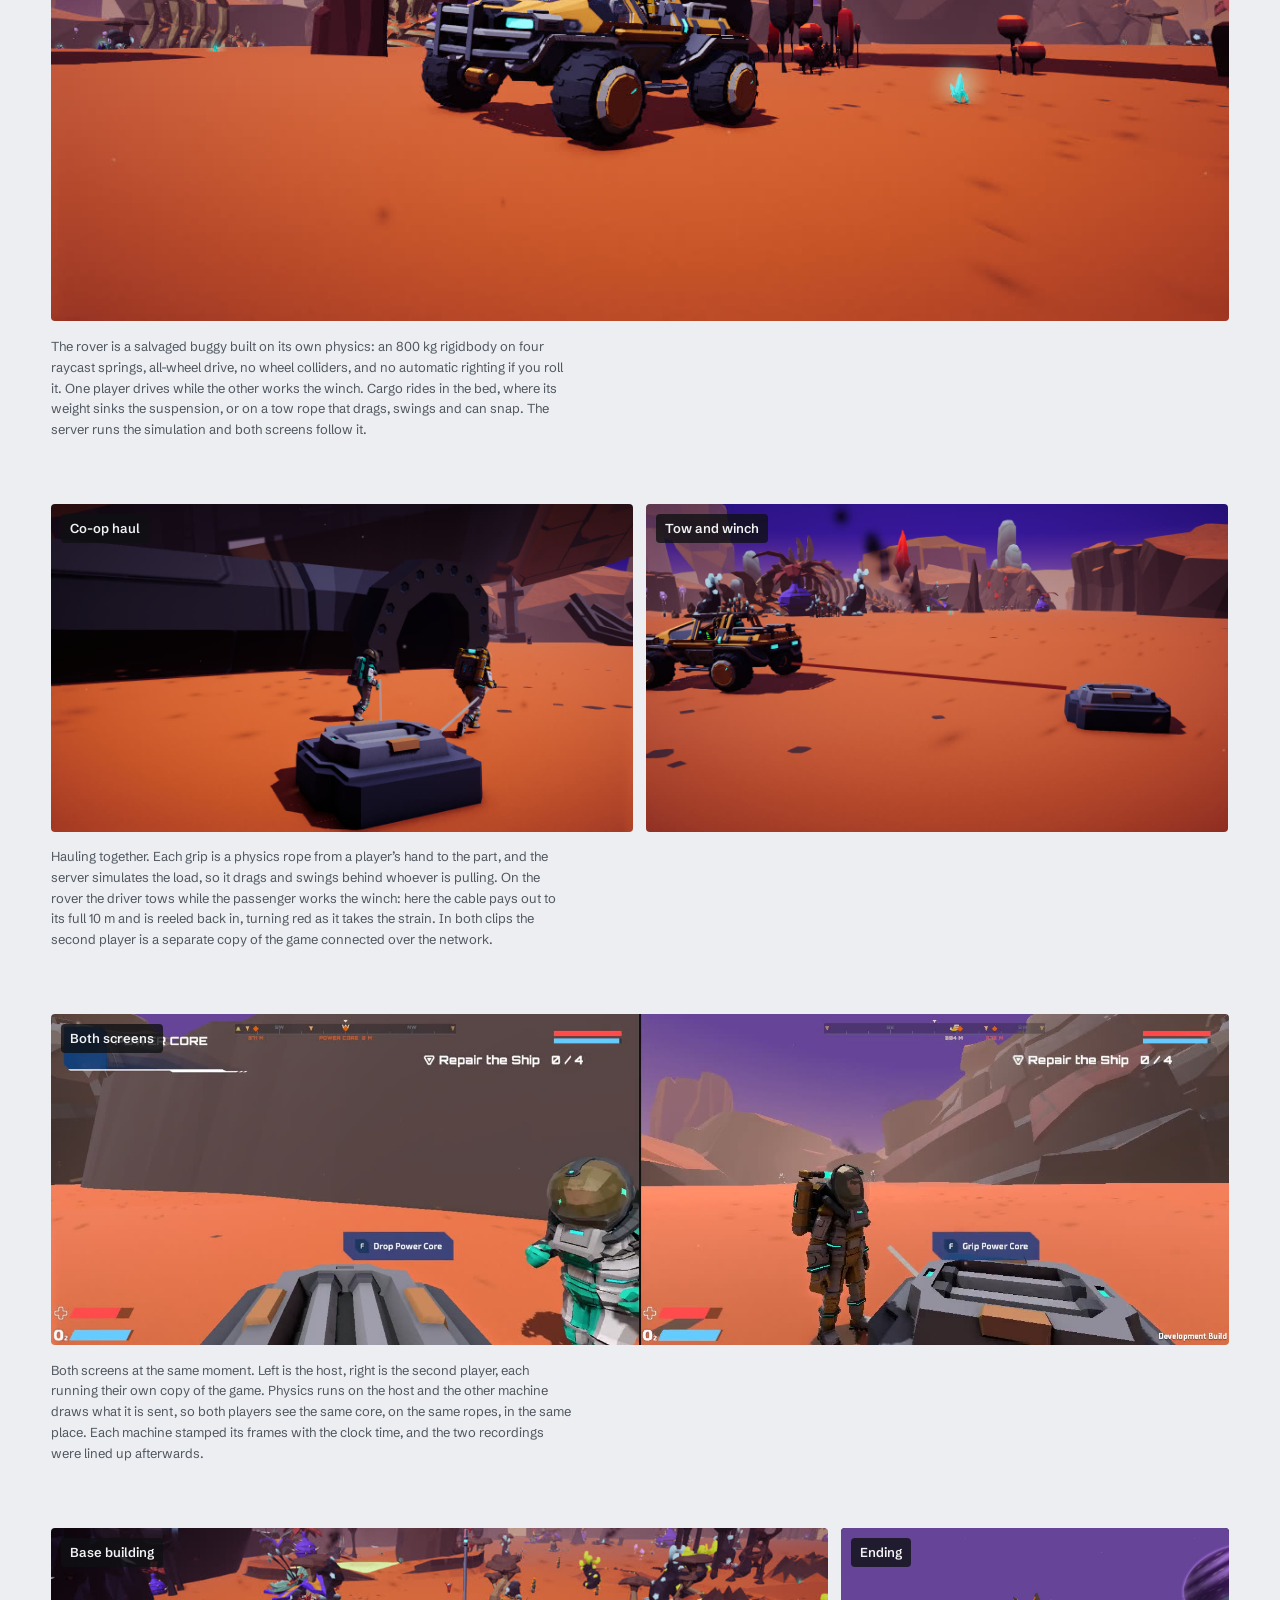
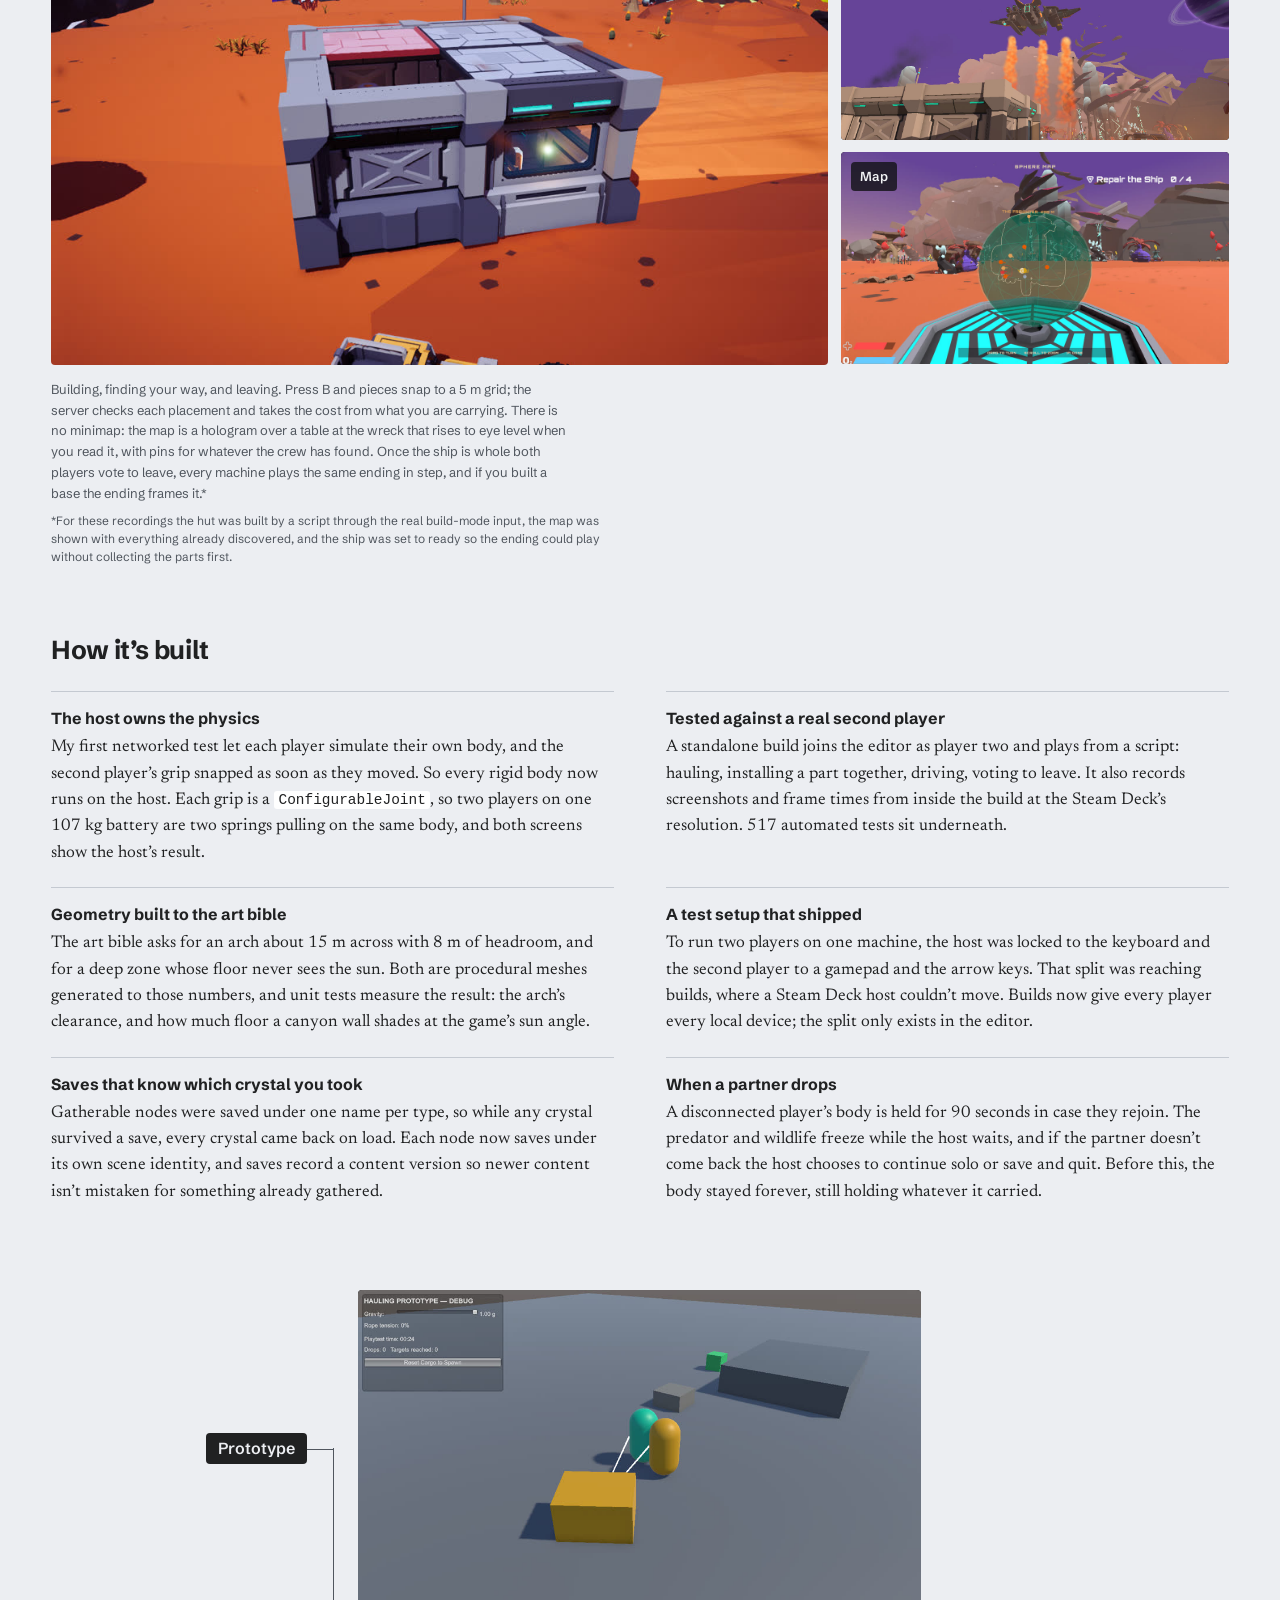
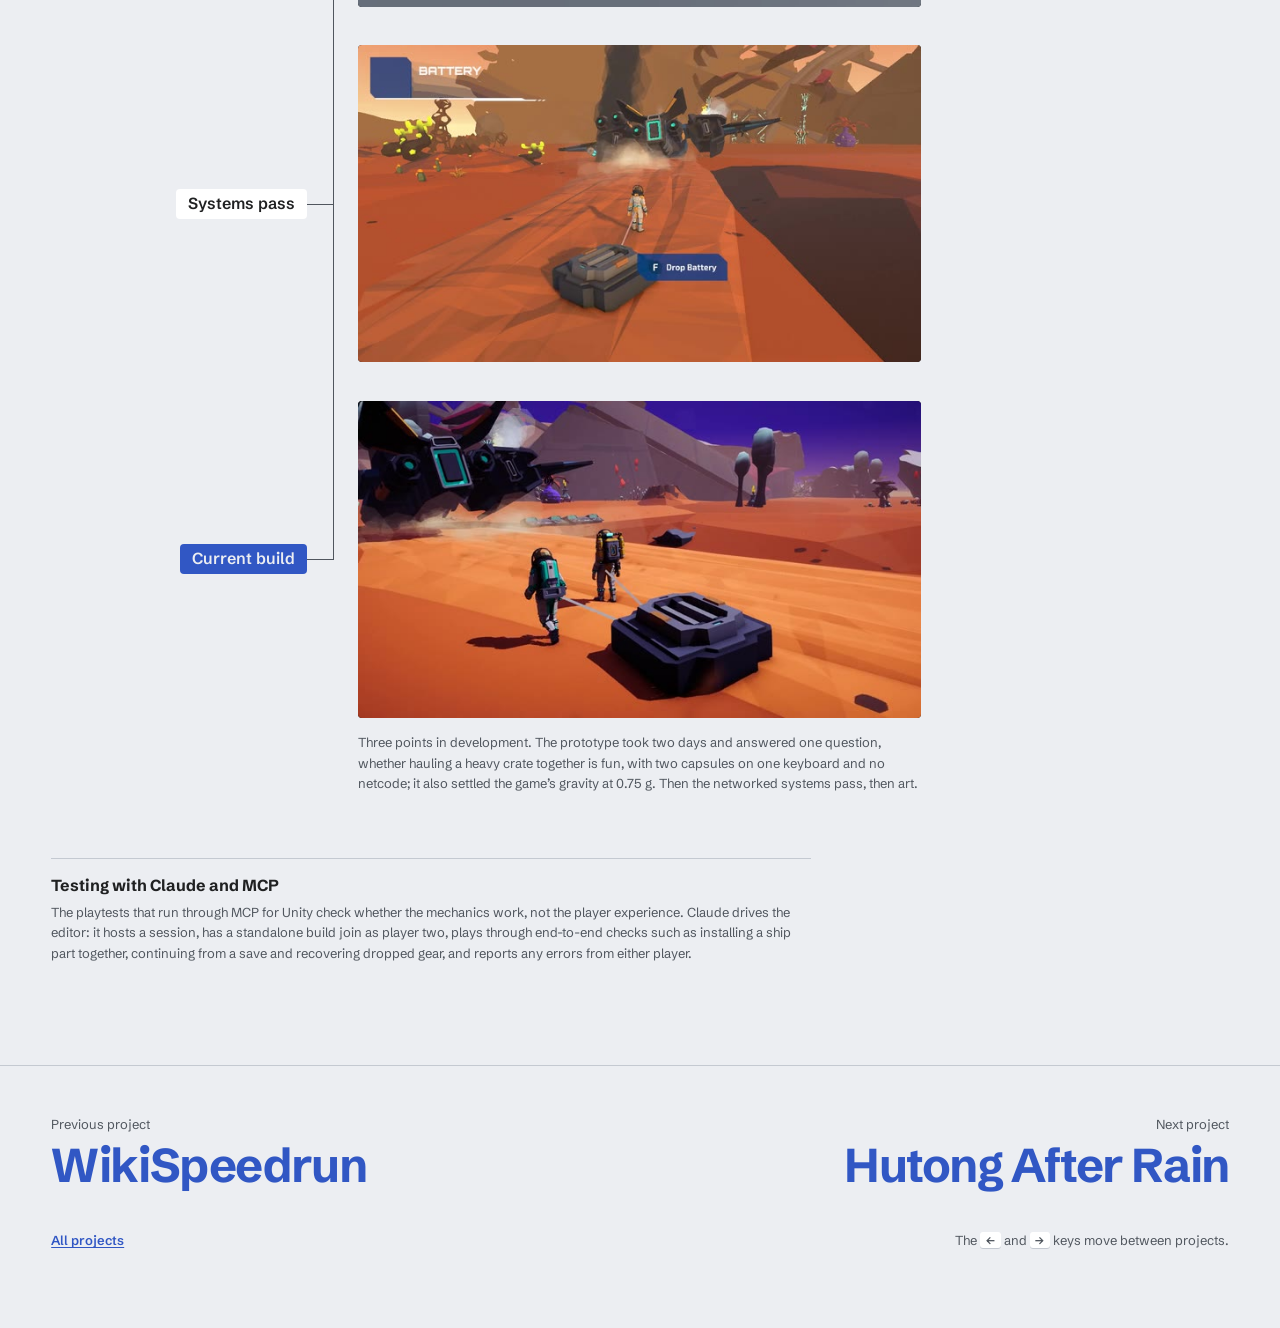
==== commit ad7bc5fb: "Project pages: development stories reworked from Roberts' feedback; live links in the title column E" ====
--- a/halfway-home/index.html
+++ b/halfway-home/index.html
@@ -56,7 +56,7 @@
           <p>A two-player co-op survival game. You crash on a desert planet and get home by hauling the wreck back together one heavy part at a time, on a dwindling oxygen budget. Two players carry a single rigid body with physics replicated between them, which is the problem the rest of the game is built around.</p>
           <div class="story">
             <h2 class="story-label">Development story</h2>
-            <p>I planned for the ship to rebuild itself piece by piece as parts went in, then found the ship model was a single mesh with nothing to take apart. Rather than remodel it, I turned the design around: four parts tore off the hull in the crash, and you fit them back onto brackets on the outside. The wreck now reads as damaged rather than unfinished, which suits a crash landing better than my first plan did.</p>
+            <p>My first plan had the ship rebuild itself piece by piece as parts went in. I turned the idea around: four parts tore off the hull in the crash, and you fit them back onto brackets on the outside. The wreck now reads as damaged rather than unfinished, which suits a crash landing better than my first plan did.</p>
           </div>
           <dl class="stats">
             <div><dt>system design documents</dt><dd>21</dd></div>
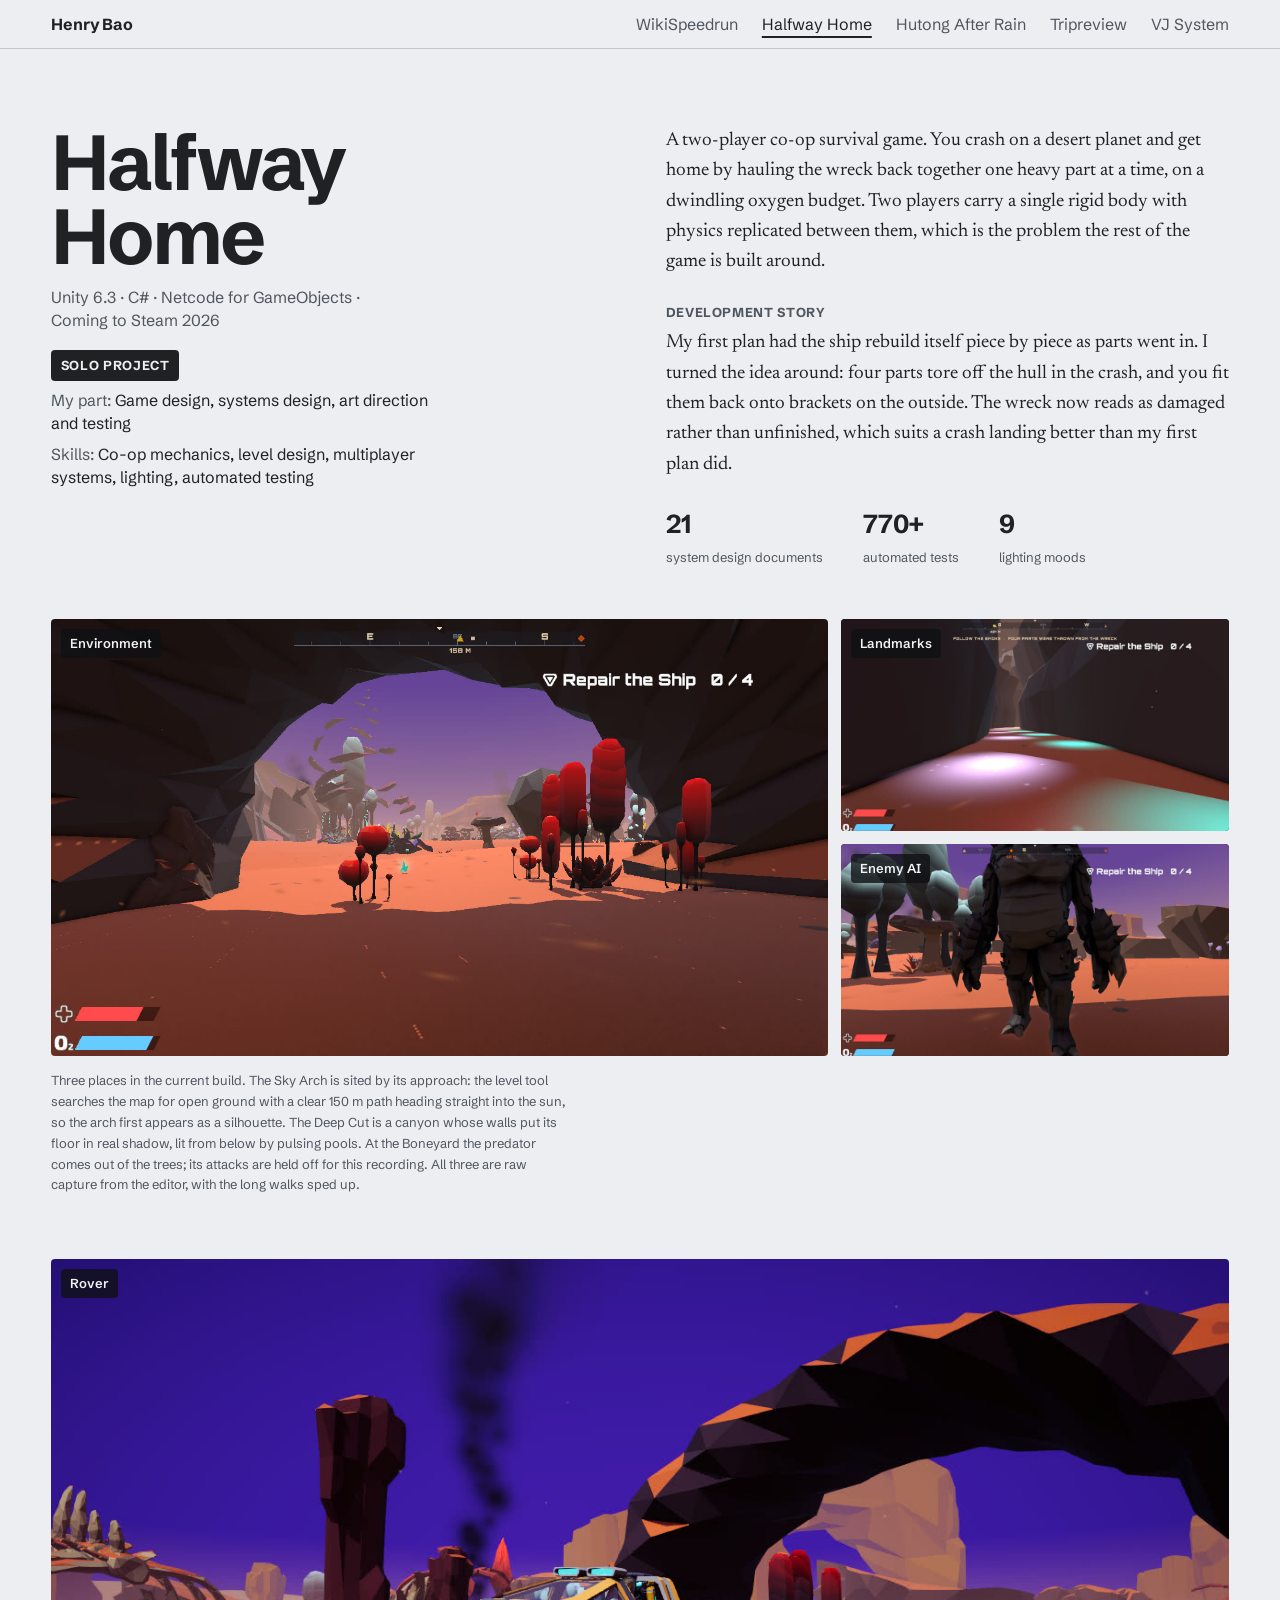
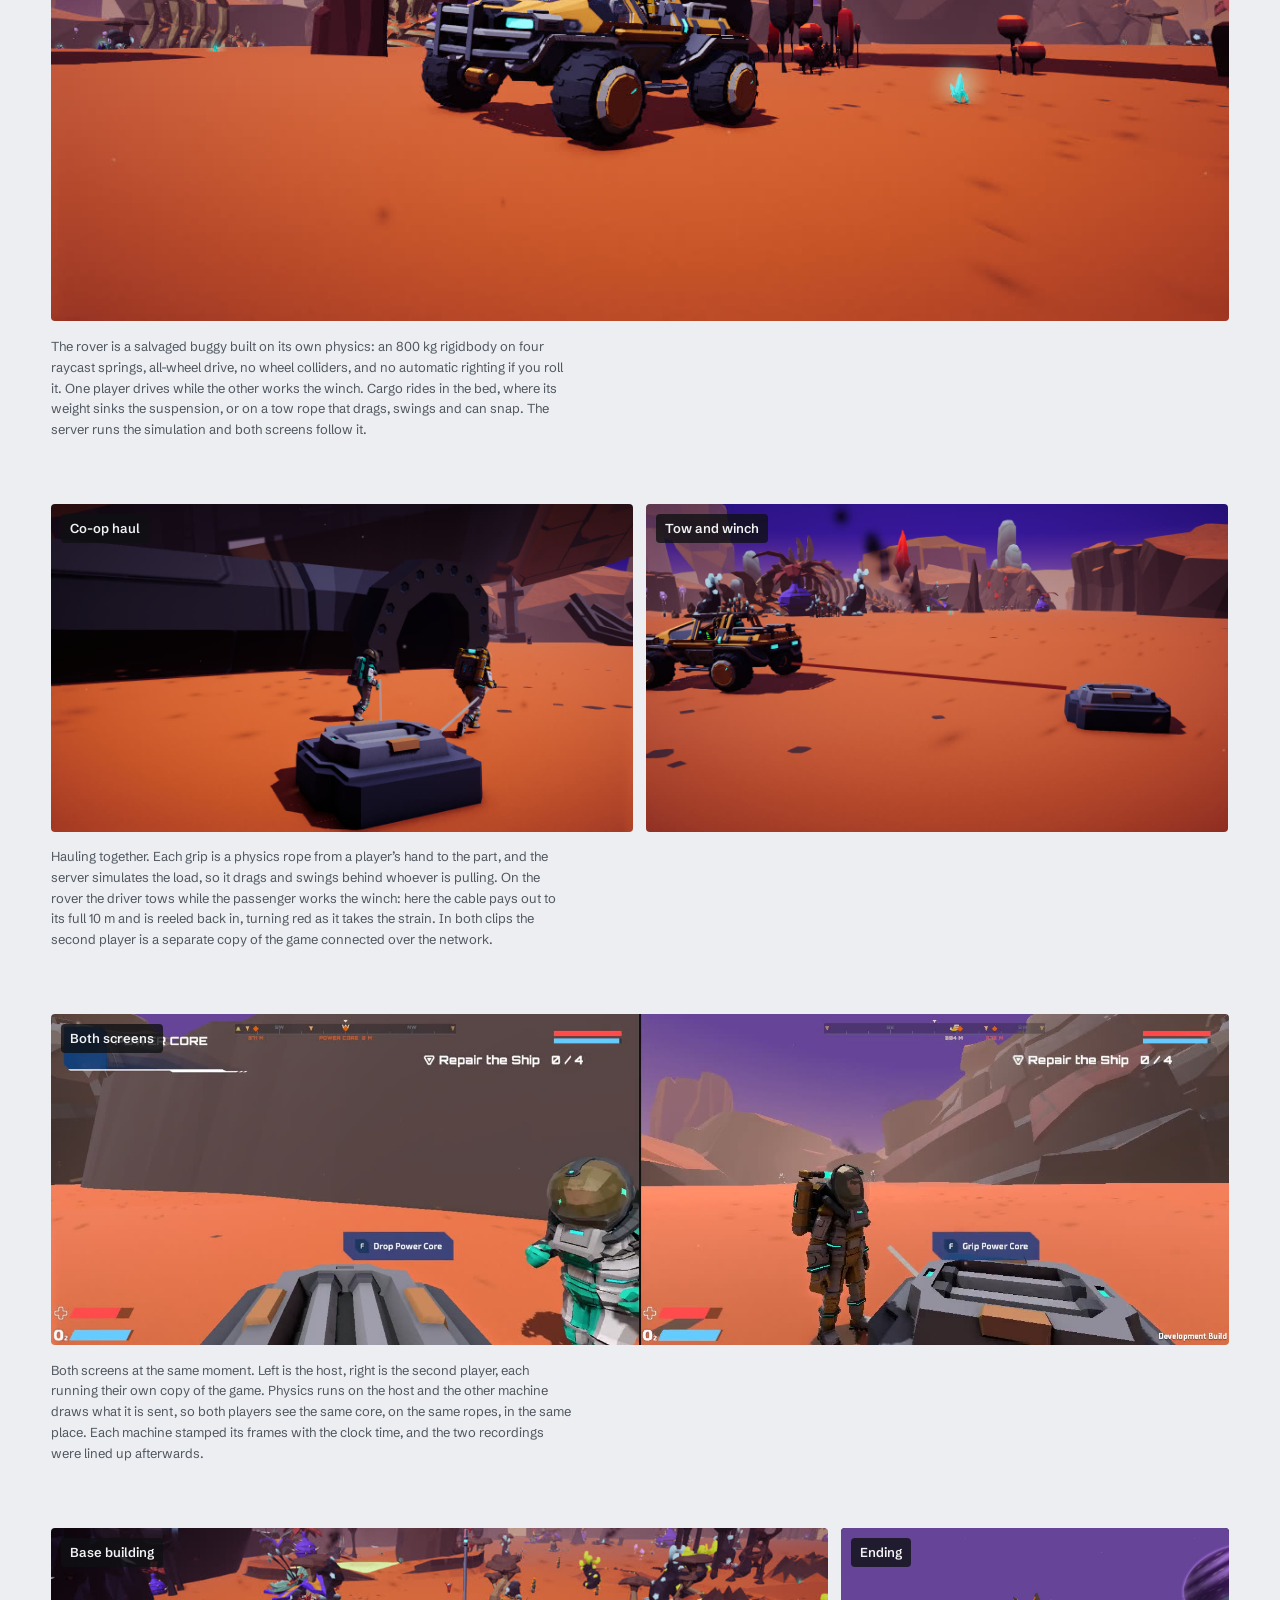
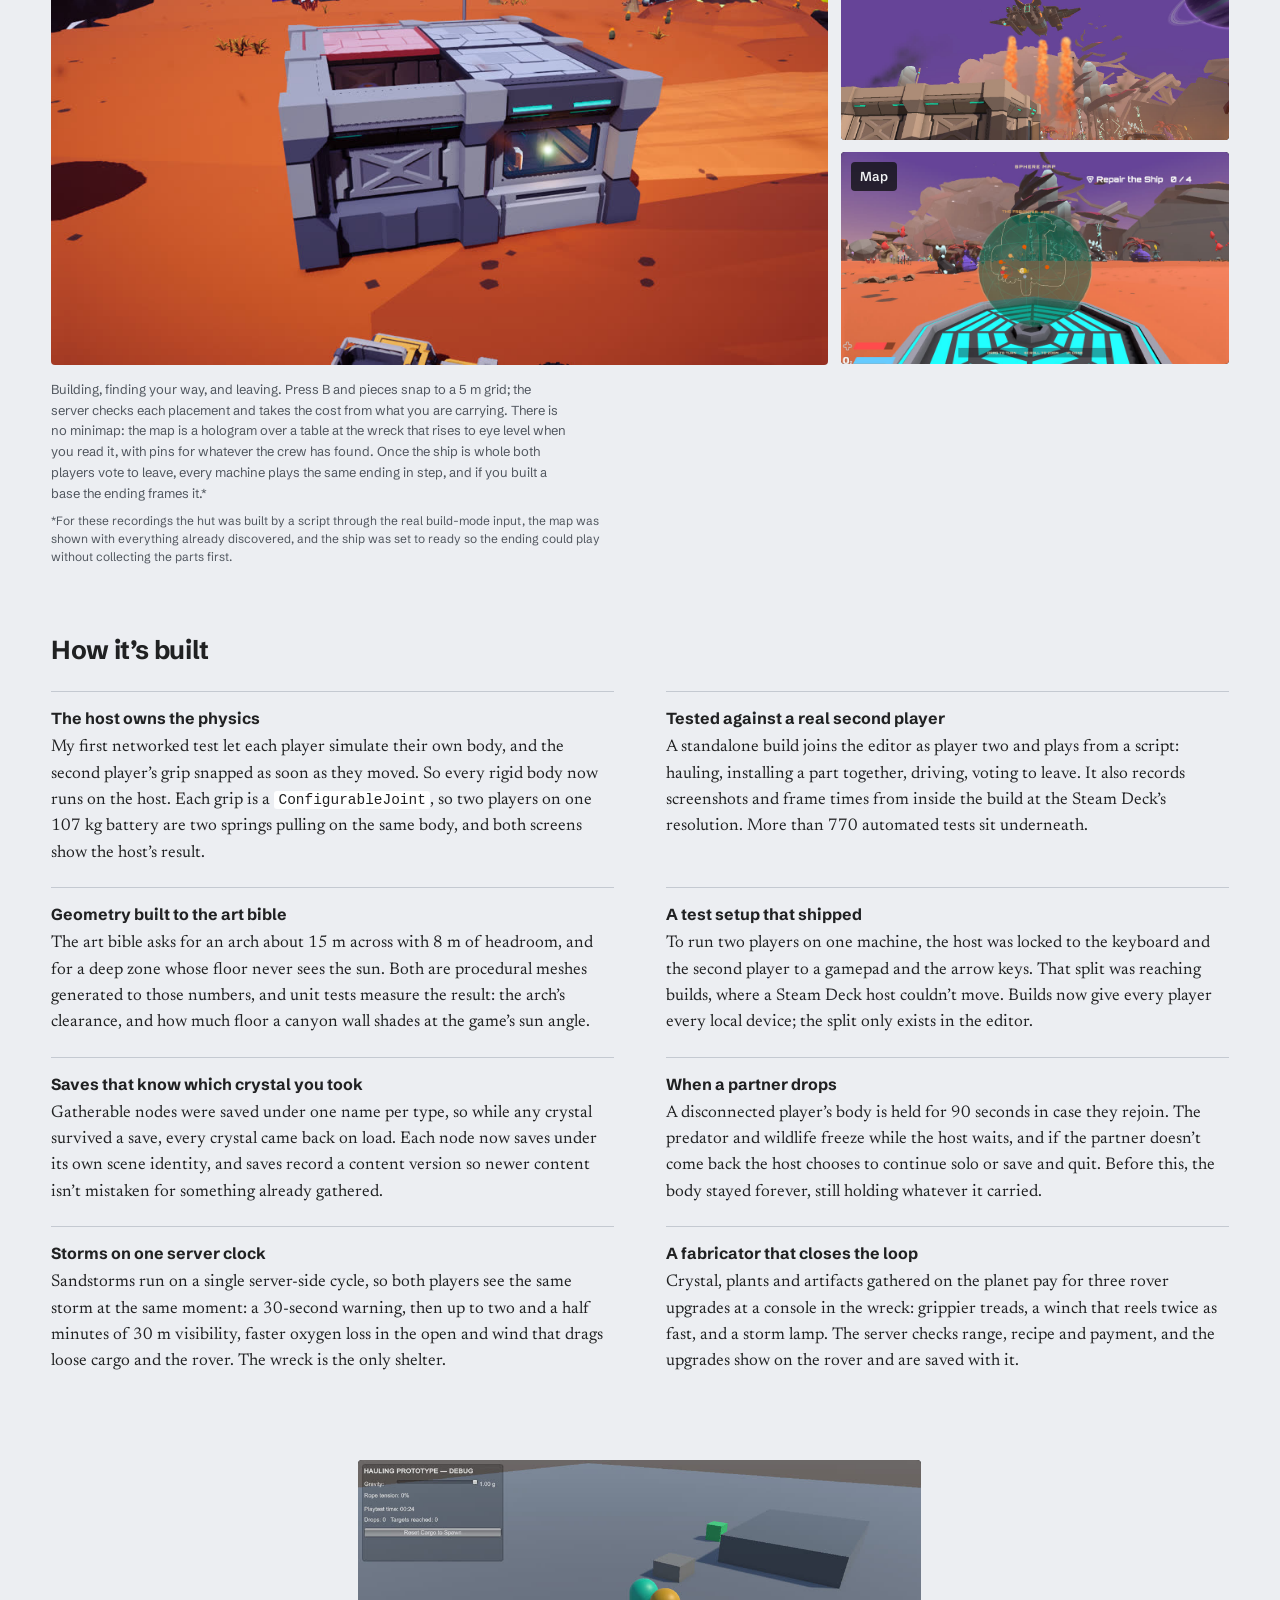
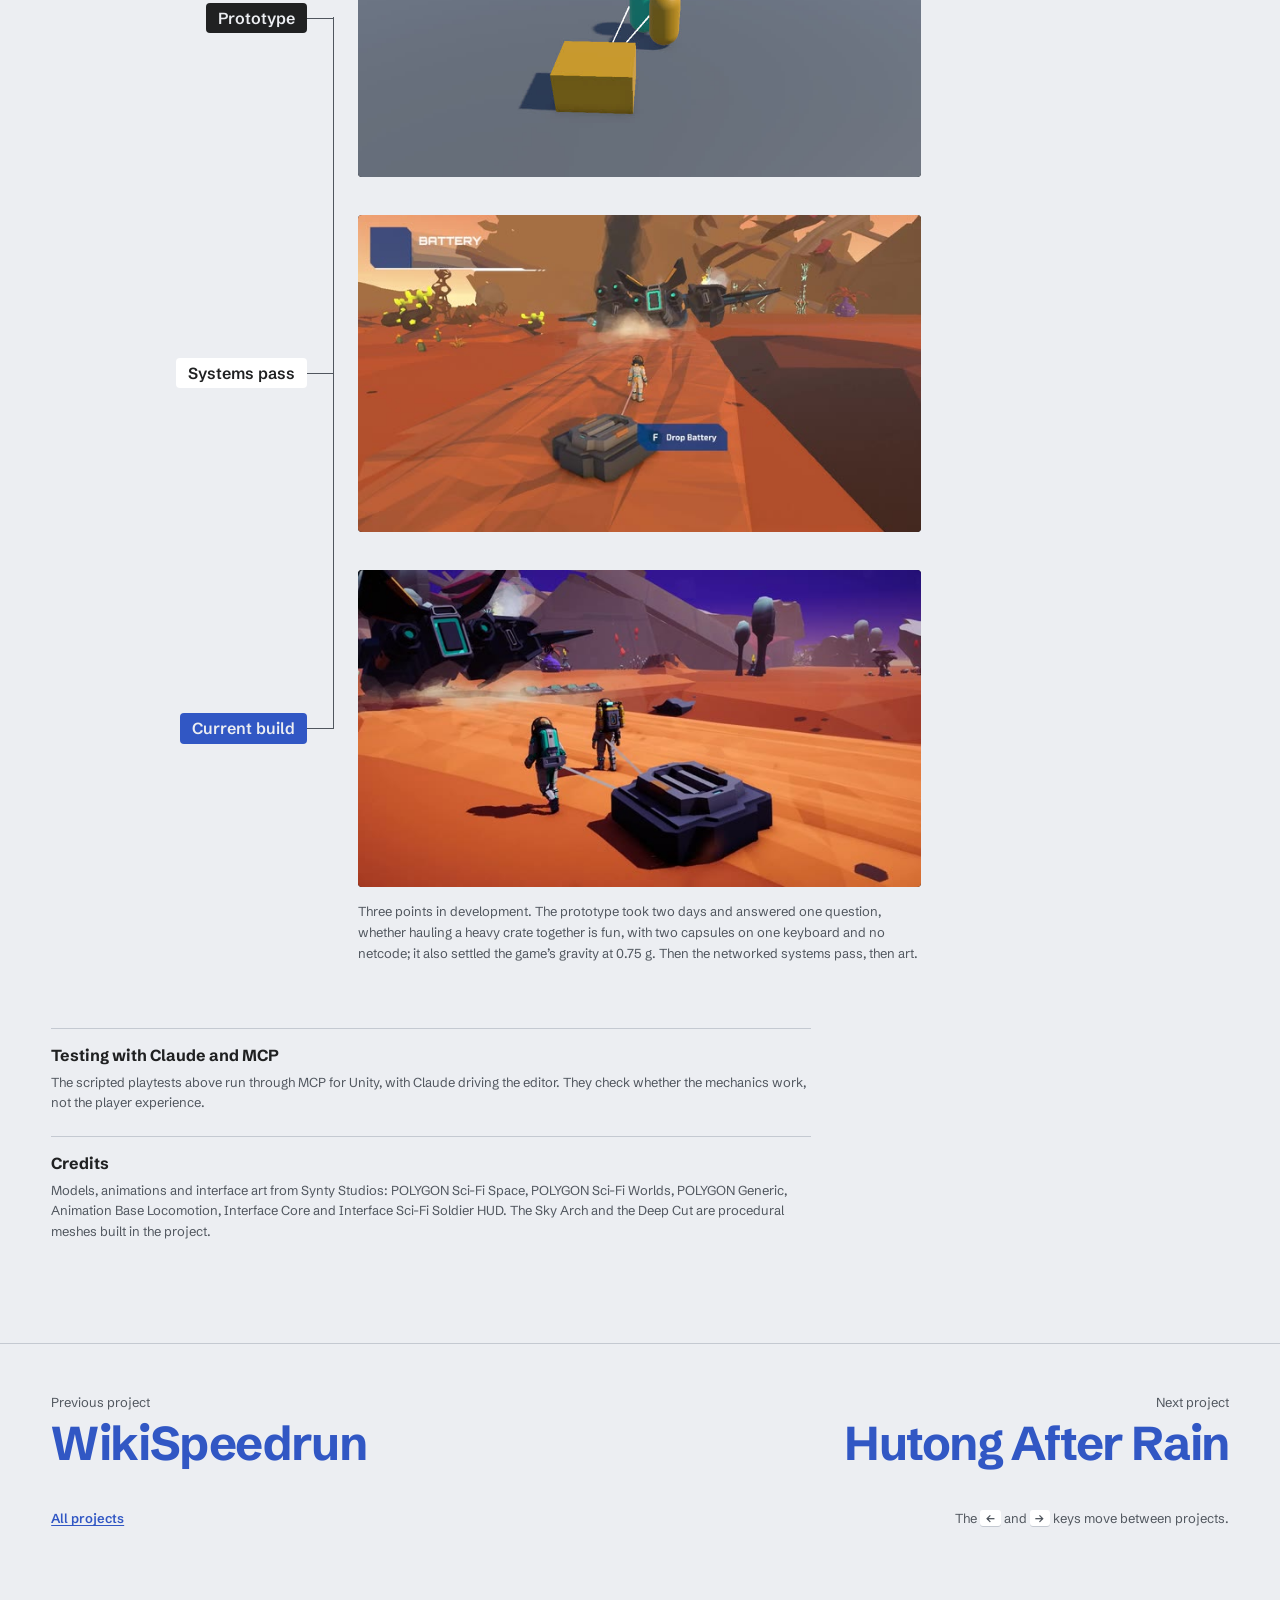
==== commit ee7d3fe0: "Project pages: review fixes — skills match My part, no model named on Tripreview, current test count" ====
--- a/halfway-home/index.html
+++ b/halfway-home/index.html
@@ -19,7 +19,7 @@
 <link rel="preconnect" href="https://fonts.googleapis.com">
 <link rel="preconnect" href="https://fonts.gstatic.com" crossorigin>
 <link rel="stylesheet" href="https://fonts.googleapis.com/css2?family=Newsreader:ital,opsz,wght@0,6..72,400;0,6..72,500;1,6..72,400&family=Schibsted+Grotesk:wght@400;500;600;700;800&display=swap">
-<link rel="stylesheet" href="../assets/site.css?v=25bcb657">
+<link rel="stylesheet" href="../assets/site.css?v=e880b227">
 </head>
 <body class="page-project">
 <div class="loader" aria-hidden="true"><span class="loader-name" data-name="Henry Bao">Henry Bao</span></div>
@@ -49,7 +49,7 @@
           <div class="role">
             <span class="role-tag">Solo project</span>
             <p class="role-text"><span class="role-label">My part:</span> Game design, systems design, art direction and testing</p>
-            <p class="role-text"><span class="role-label">Skills:</span> Network programming, networked physics, vehicle physics, procedural geometry, automated testing</p>
+            <p class="role-text"><span class="role-label">Skills:</span> Co-op mechanics, level design, multiplayer systems, lighting, automated testing</p>
           </div>
         </div>
         <div class="project-copy">
@@ -60,7 +60,7 @@
           </div>
           <dl class="stats">
             <div><dt>system design documents</dt><dd>21</dd></div>
-            <div><dt>automated tests</dt><dd>517</dd></div>
+            <div><dt>automated tests</dt><dd>770+</dd></div>
             <div><dt>lighting moods</dt><dd>9</dd></div>
           </dl>
         </div>
@@ -140,7 +140,7 @@
           </div>
           <div>
             <dt>Tested against a real second player</dt>
-            <dd>A standalone build joins the editor as player two and plays from a script: hauling, installing a part together, driving, voting to leave. It also records screenshots and frame times from inside the build at the Steam Deck’s resolution. 517 automated tests sit underneath.</dd>
+            <dd>A standalone build joins the editor as player two and plays from a script: hauling, installing a part together, driving, voting to leave. It also records screenshots and frame times from inside the build at the Steam Deck’s resolution. More than 770 automated tests sit underneath.</dd>
           </div>
           <div>
             <dt>Geometry built to the art bible</dt>
@@ -157,6 +157,14 @@
           <div>
             <dt>When a partner drops</dt>
             <dd>A disconnected player’s body is held for 90 seconds in case they rejoin. The predator and wildlife freeze while the host waits, and if the partner doesn’t come back the host chooses to continue solo or save and quit. Before this, the body stayed forever, still holding whatever it carried.</dd>
+          </div>
+          <div>
+            <dt>Storms on one server clock</dt>
+            <dd>Sandstorms run on a single server-side cycle, so both players see the same storm at the same moment: a 30-second warning, then up to two and a half minutes of 30 m visibility, faster oxygen loss in the open and wind that drags loose cargo and the rover. The wreck is the only shelter.</dd>
+          </div>
+          <div>
+            <dt>A fabricator that closes the loop</dt>
+            <dd>Crystal, plants and artifacts gathered on the planet pay for three rover upgrades at a console in the wreck: grippier treads, a winch that reels twice as fast, and a storm lamp. The server checks range, recipe and payment, and the upgrades show on the rover and are saved with it.</dd>
           </div>
         </dl>
       </div>
@@ -179,7 +187,11 @@
 
       <div class="endnote" aria-labelledby="hh-testing-title">
         <h2 id="hh-testing-title">Testing with Claude and MCP</h2>
-        <p>The playtests that run through MCP for Unity check whether the mechanics work, not the player experience. Claude drives the editor: it hosts a session, has a standalone build join as player two, plays through end-to-end checks such as installing a ship part together, continuing from a save and recovering dropped gear, and reports any errors from either player.</p>
+        <p>The scripted playtests above run through MCP for Unity, with Claude driving the editor. They check whether the mechanics work, not the player experience.</p>
+      </div>
+      <div class="endnote" aria-labelledby="hh-credits-title">
+        <h2 id="hh-credits-title">Credits</h2>
+        <p>Models, animations and interface art from Synty Studios: POLYGON Sci-Fi Space, POLYGON Sci-Fi Worlds, POLYGON Generic, Animation Base Locomotion, Interface Core and Interface Sci-Fi Soldier HUD. The Sky Arch and the Deep Cut are procedural meshes built in the project.</p>
       </div>
     </div>
   </section>
--- a/assets/site.css
+++ b/assets/site.css
@@ -329,6 +329,7 @@
 }
 .endnote > h2 { font-size: var(--s0); font-weight: 700; line-height: 1.35; }
 .endnote p { font-size: var(--s-1); line-height: 1.55; color: var(--muted); }
+.endnote + .endnote { margin-top: 1.5rem; }  /* a second note sits closer to the first */
 .build-list code, .notes code { font-family: ui-monospace, "SF Mono", Menlo, monospace; font-size: 0.85em; background: var(--panel); padding: 0.05em 0.3em; border-radius: 3px; }
 
 /* ——— Hutong After Rain: renderer switch and credits ——— */
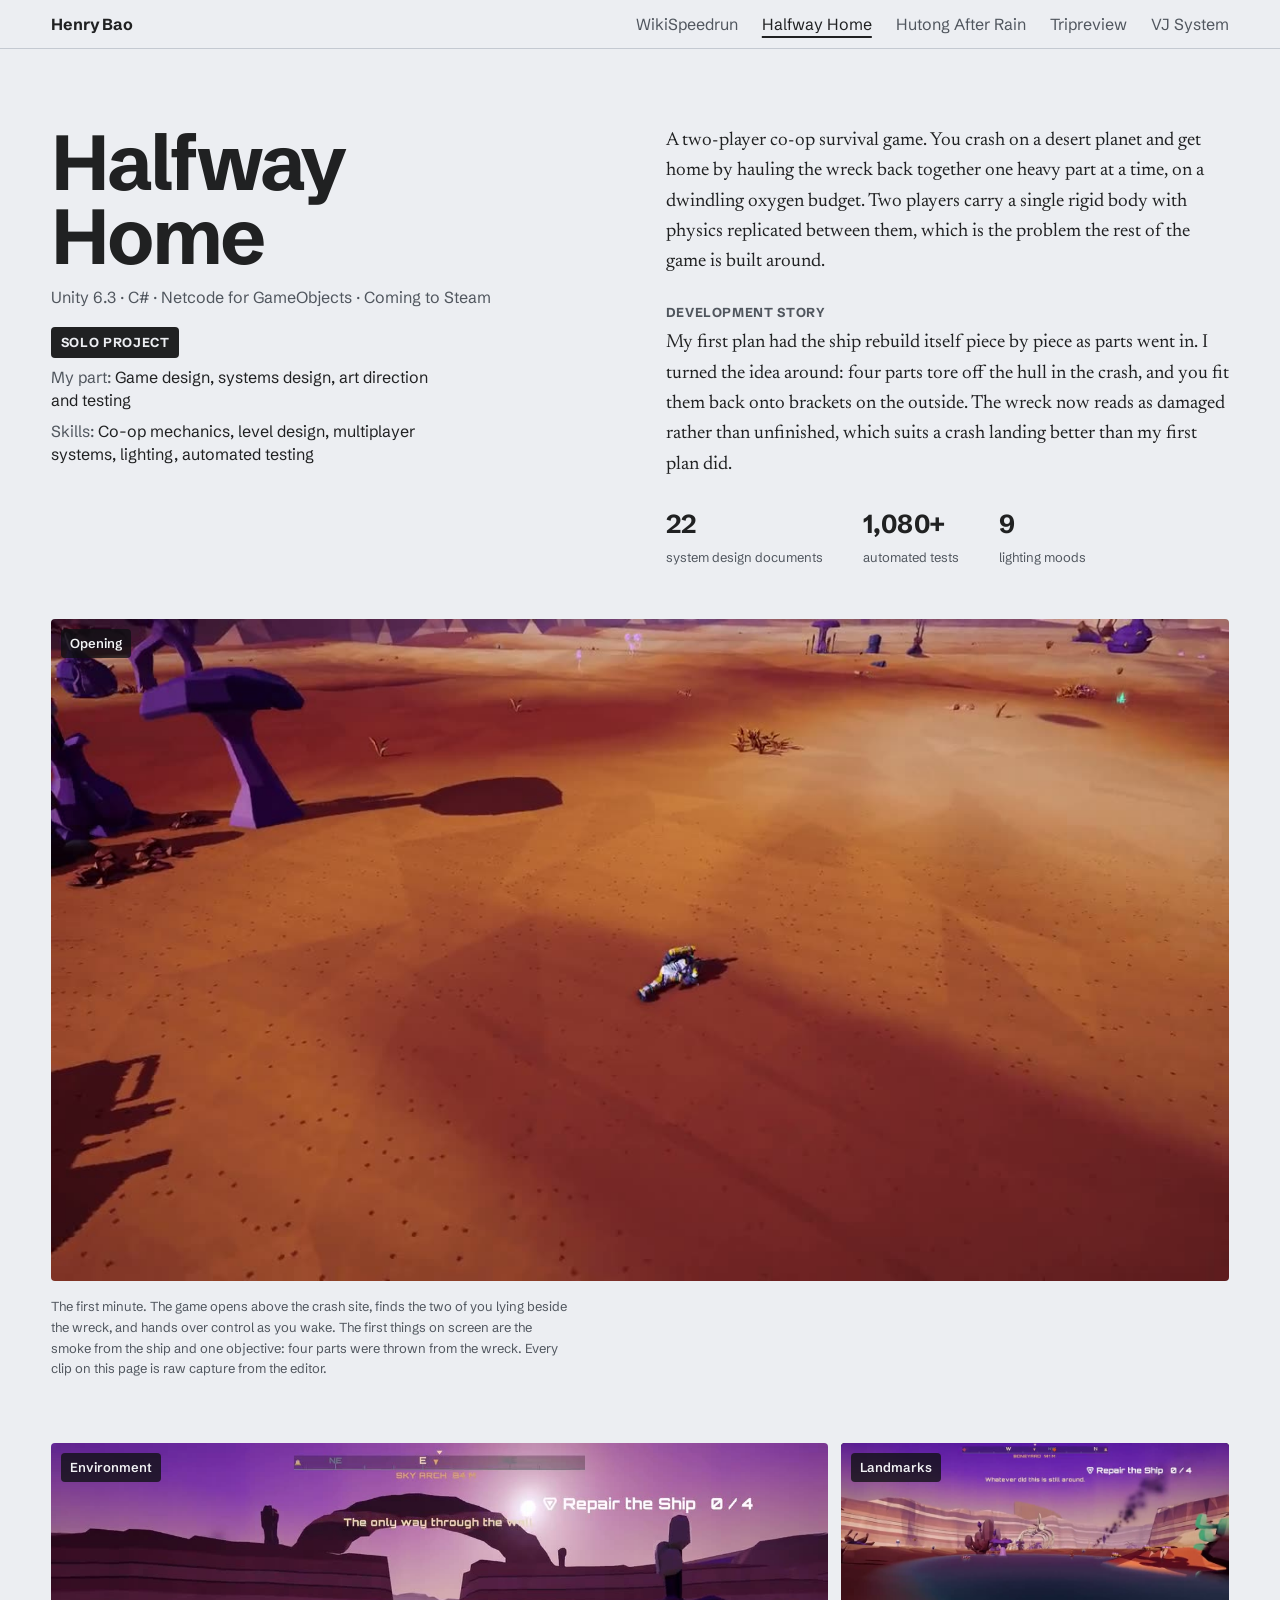
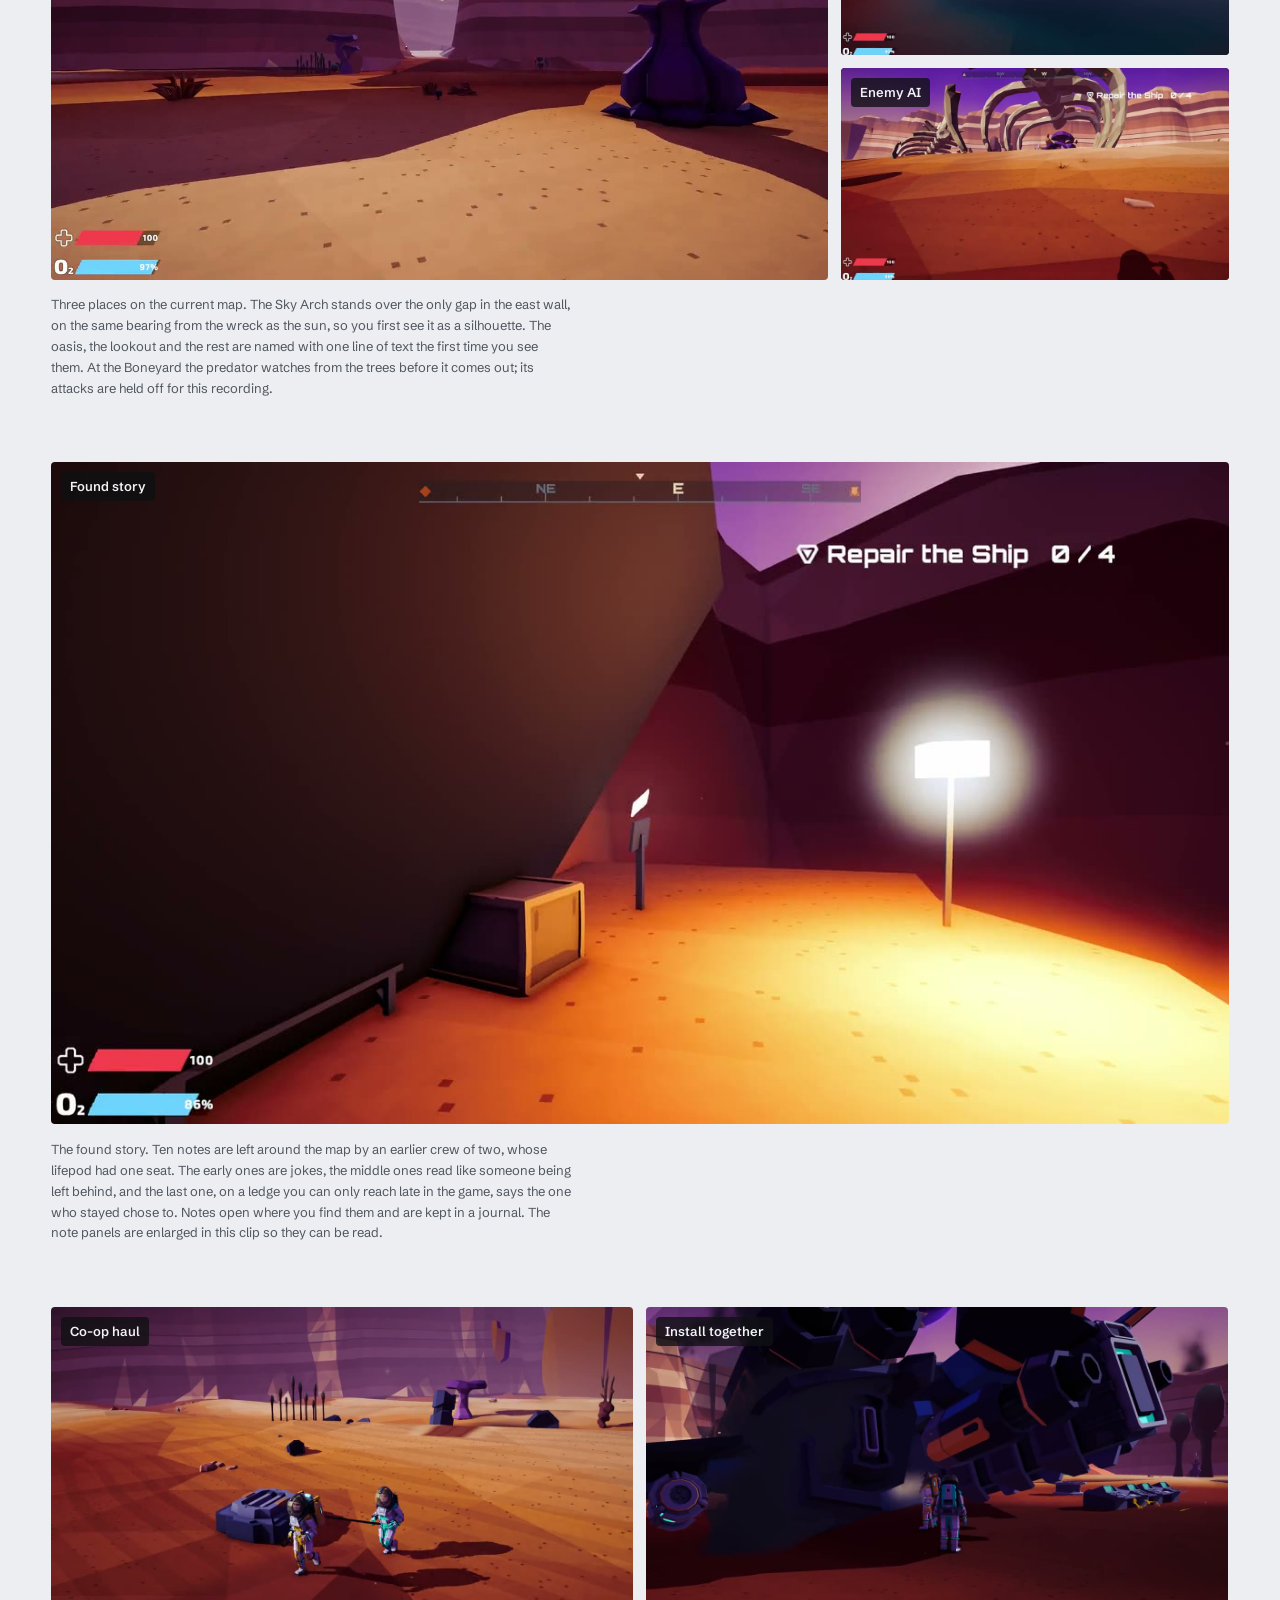
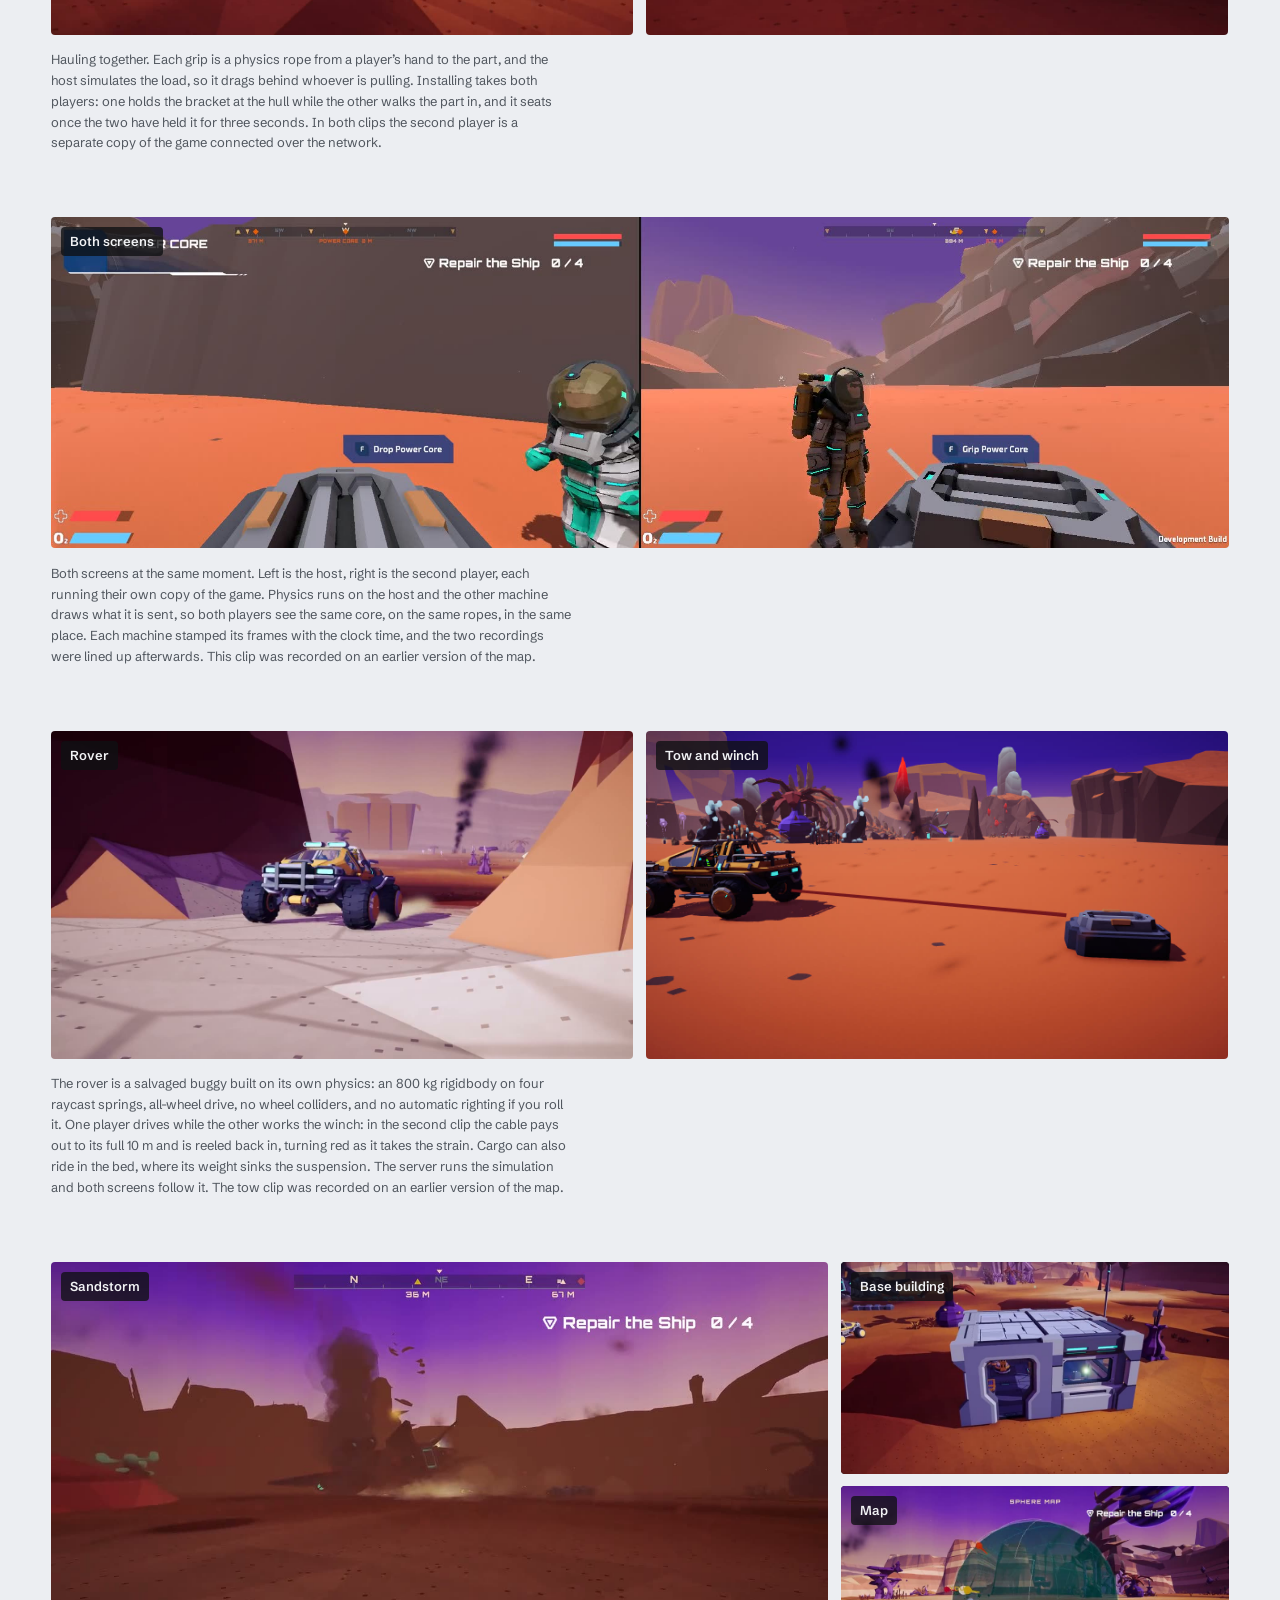
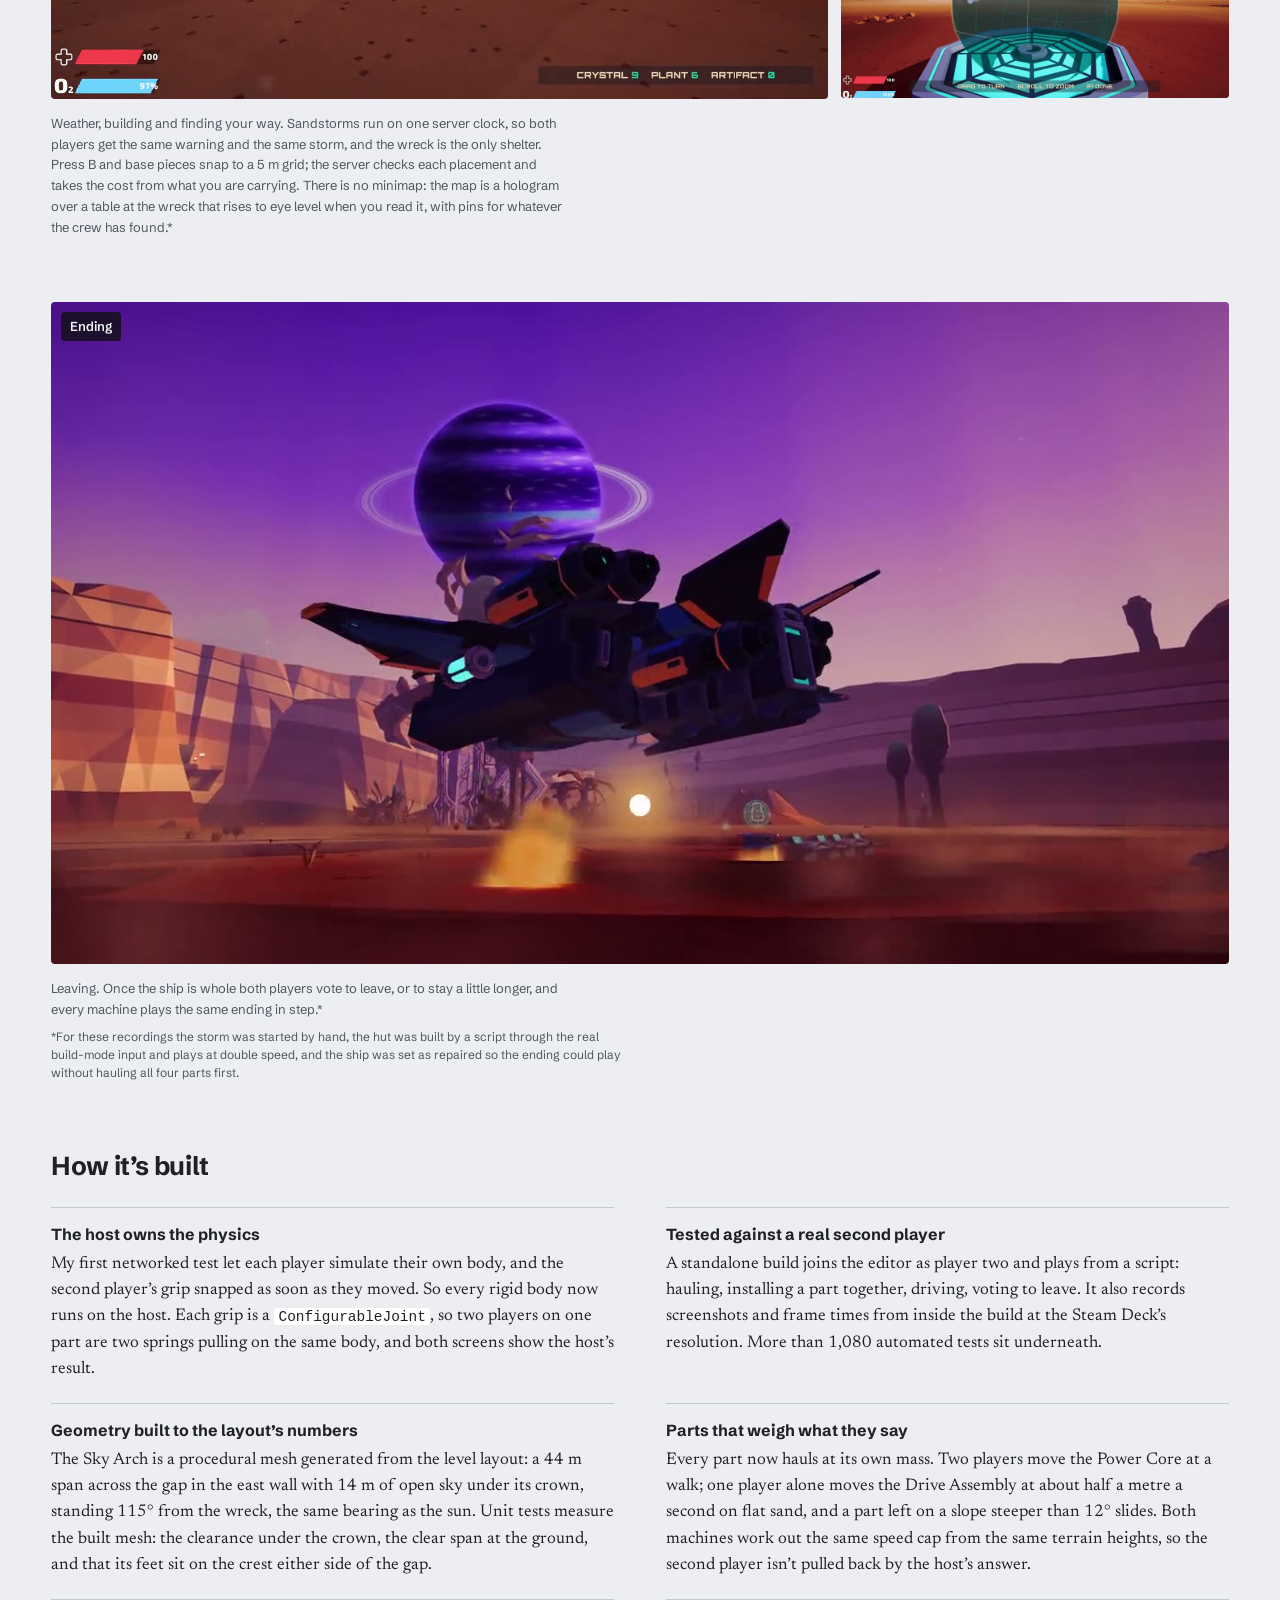
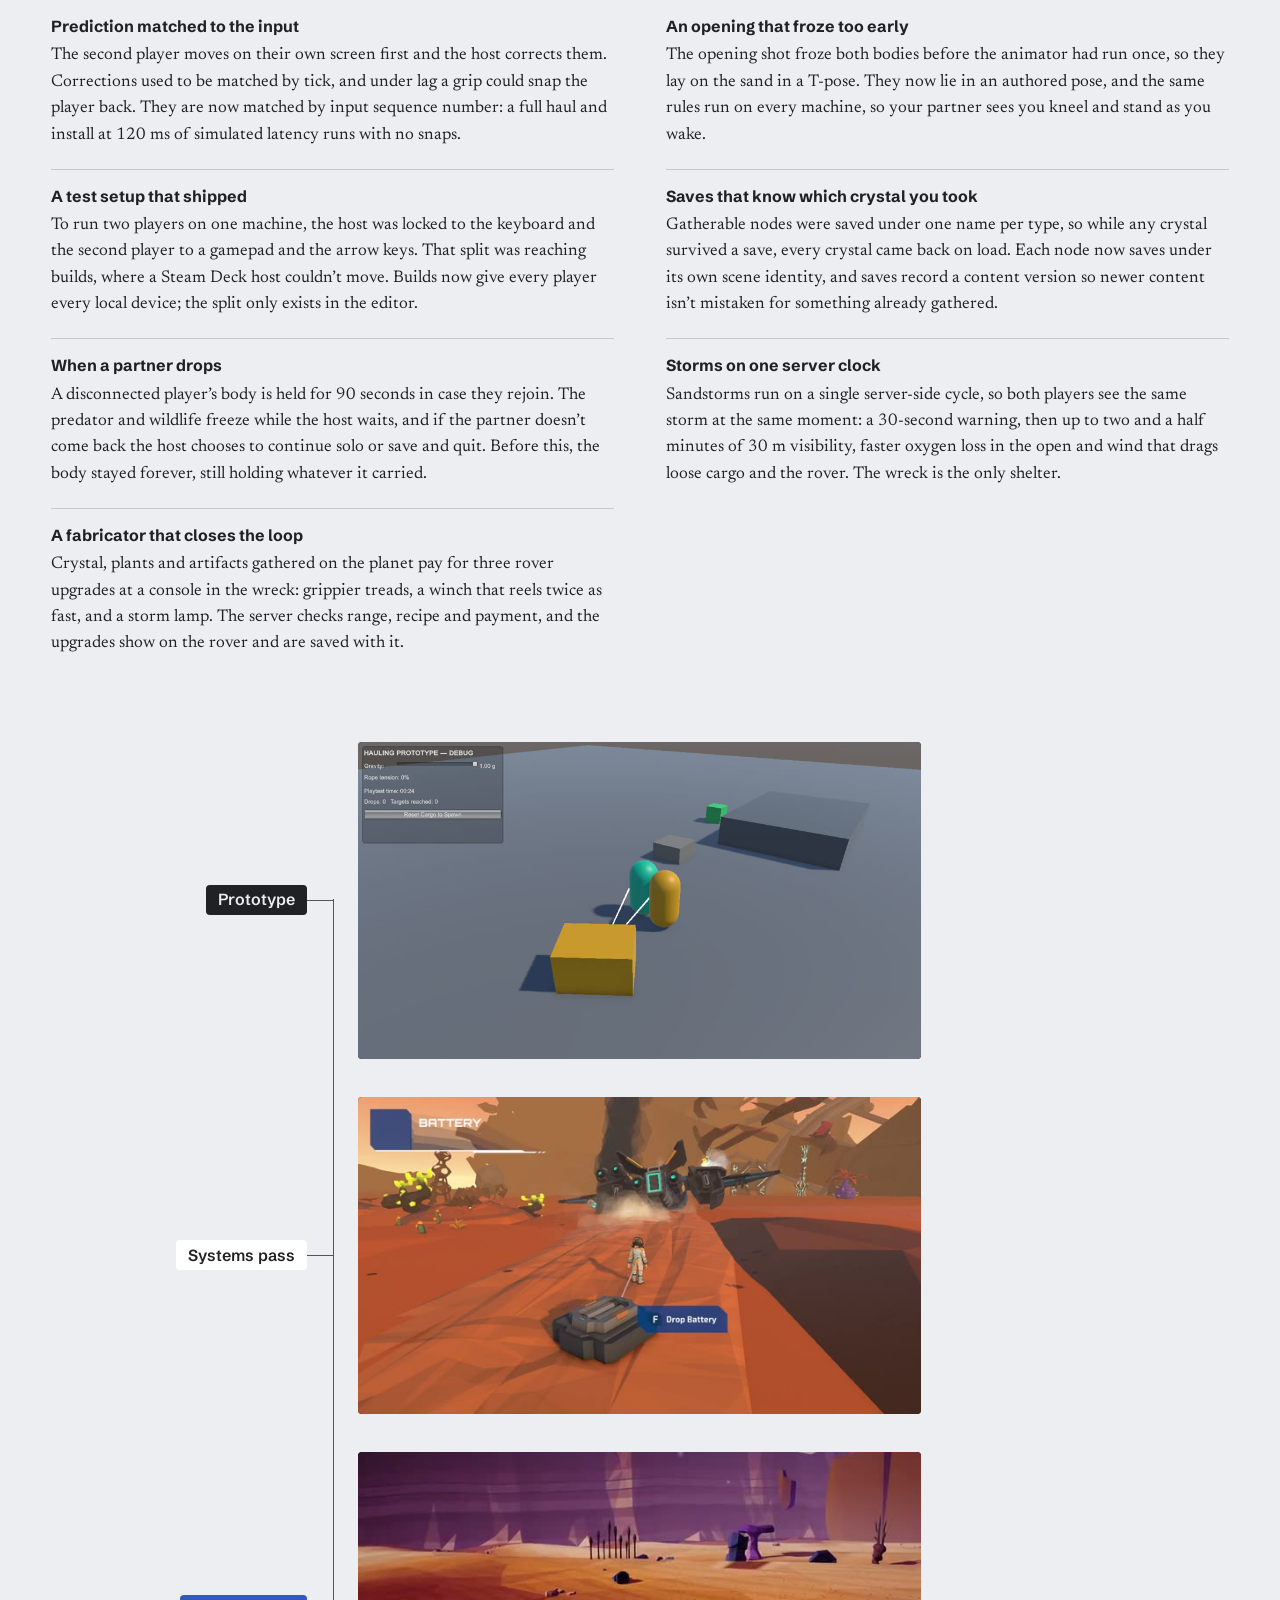
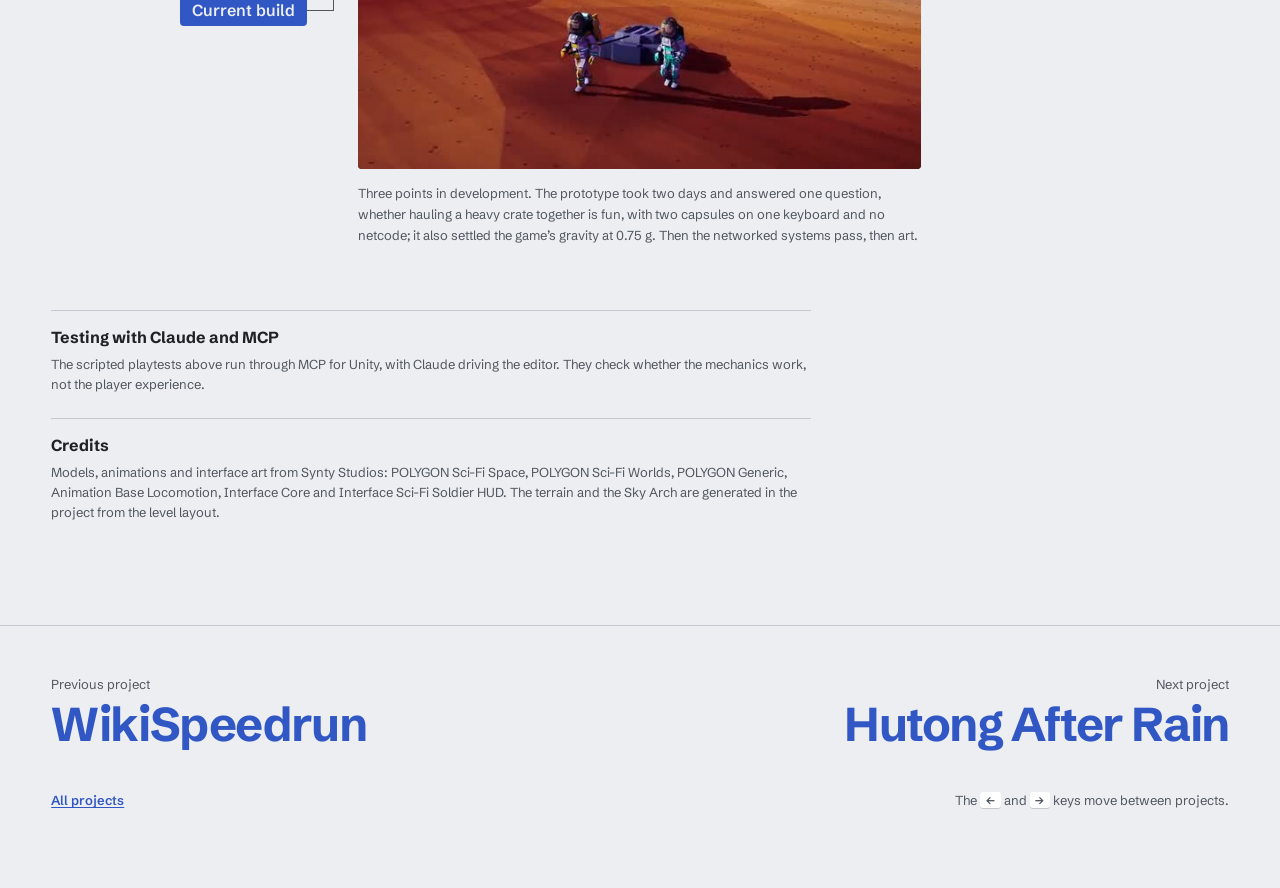
==== commit fbf2fa71: "updated halfwayhome section" ====
--- a/halfway-home/index.html
+++ b/halfway-home/index.html
@@ -45,7 +45,7 @@
       <div class="grid project-head">
         <div class="project-title">
           <h1 id="halfway-home-title">Halfway Home</h1>
-          <p class="meta">Unity 6.3 · C# · Netcode for GameObjects · Coming to Steam 2026</p>
+          <p class="meta">Unity 6.3 · C# · Netcode for GameObjects · Coming to Steam</p>
           <div class="role">
             <span class="role-tag">Solo project</span>
             <p class="role-text"><span class="role-label">My part:</span> Game design, systems design, art direction and testing</p>
@@ -59,51 +59,60 @@
             <p>My first plan had the ship rebuild itself piece by piece as parts went in. I turned the idea around: four parts tore off the hull in the crash, and you fit them back onto brackets on the outside. The wreck now reads as damaged rather than unfinished, which suits a crash landing better than my first plan did.</p>
           </div>
           <dl class="stats">
-            <div><dt>system design documents</dt><dd>21</dd></div>
-            <div><dt>automated tests</dt><dd>770+</dd></div>
+            <div><dt>system design documents</dt><dd>22</dd></div>
+            <div><dt>automated tests</dt><dd>1,080+</dd></div>
             <div><dt>lighting moods</dt><dd>9</dd></div>
           </dl>
         </div>
       </div>
 
-      <!-- Three places in the current build -->
-      <div class="panels">
-        <figure class="panel panel-main">
-          <video src="../assets/hh-arch.mp4" poster="../assets/hh-arch-poster.jpg" muted loop playsinline data-autoplay preload="none" aria-label="Walking toward the Sky Arch with the sun behind it. Turning to face it shows the callout Discovered Sky Arch, then the walk continues under the arch, with sky visible through the rock."></video>
+      <!-- The first minute -->
+      <div class="panels panels-solo">
+        <figure class="panel panel-main">
+          <video src="../assets/hh-opening.mp4?v=5" poster="../assets/hh-opening-poster.jpg?v=5" muted loop playsinline data-autoplay preload="none" aria-label="The opening: the camera flies over the crash site and finds an astronaut lying on the sand beside the rover, the screen goes black, then clears from a blur to the first view of the smoking wreck with the objective Repair the Ship, 0 of 4."></video>
+          <figcaption class="panel-label">Opening</figcaption>
+        </figure>
+      </div>
+      <p class="caption">The first minute. The game opens above the crash site, finds the two of you lying beside the wreck, and hands over control as you wake. The first things on screen are the smoke from the ship and one objective: four parts were thrown from the wreck. Every clip on this page is raw capture from the editor.</p>
+
+      <!-- Three places on the current map -->
+      <div class="panels panels-next">
+        <figure class="panel panel-main">
+          <video src="../assets/hh-arch.mp4?v=5" poster="../assets/hh-arch-poster.jpg?v=5" muted loop playsinline data-autoplay preload="none" aria-label="Walking across the basin toward the Sky Arch, a dark rock arch over a gap in the canyon wall with the sun behind it, as the line The only way through the wall appears. Then the walk continues through the gap under the arch onto pale flats."></video>
           <figcaption class="panel-label">Environment</figcaption>
         </figure>
         <figure class="panel">
-          <video src="../assets/hh-deep.mp4" poster="../assets/hh-deep-poster.jpg" muted loop playsinline data-autoplay preload="none" aria-label="Walking out of the sunlit desert into a dark slot canyon whose floor glows with teal and lilac pools."></video>
+          <video src="../assets/hh-oasis.mp4?v=5" poster="../assets/hh-oasis-poster.jpg?v=5" muted loop playsinline data-autoplay preload="none" aria-label="Walking along the shore of a dark teal oasis with alien trees and a giant rib cage beyond it, then the view from a high lookout across the whole basin to the smoking wreck."></video>
           <figcaption class="panel-label">Landmarks</figcaption>
         </figure>
         <figure class="panel">
-          <video src="../assets/hh-boneyard.mp4?v=4" poster="../assets/hh-boneyard-poster.jpg" muted loop playsinline data-autoplay preload="none" aria-label="Walking in under a giant petrified rib cage, then turning as the predator walks out of the alien trees."></video>
+          <video src="../assets/hh-boneyard.mp4?v=5" poster="../assets/hh-boneyard-poster.jpg?v=5" muted loop playsinline data-autoplay preload="none" aria-label="Walking in under a giant petrified rib cage, then turning to find the predator standing at the edge of the trees, watching."></video>
           <figcaption class="panel-label">Enemy AI</figcaption>
         </figure>
       </div>
-      <p class="caption">Three places in the current build. The Sky Arch is sited by its approach: the level tool searches the map for open ground with a clear 150 m path heading straight into the sun, so the arch first appears as a silhouette. The Deep Cut is a canyon whose walls put its floor in real shadow, lit from below by pulsing pools. At the Boneyard the predator comes out of the trees; its attacks are held off for this recording. All three are raw capture from the editor, with the long walks sped up.</p>
-
-      <!-- The rover -->
+      <p class="caption">Three places on the current map. The Sky Arch stands over the only gap in the east wall, on the same bearing from the wreck as the sun, so you first see it as a silhouette. The oasis, the lookout and the rest are named with one line of text the first time you see them. At the Boneyard the predator watches from the trees before it comes out; its attacks are held off for this recording.</p>
+
+      <!-- The found story -->
       <div class="panels panels-next panels-solo">
         <figure class="panel panel-main">
-          <video src="../assets/hh-rover.mp4" poster="../assets/hh-rover-poster.jpg" muted loop playsinline data-autoplay preload="none" aria-label="The rover: a tracking shot alongside the yellow two-seat buggy as it drives across orange dunes past the Boneyard, then a fixed shot as it drives out under the Sky Arch toward the camera and past it."></video>
-          <figcaption class="panel-label">Rover</figcaption>
-        </figure>
-      </div>
-      <p class="caption">The rover is a salvaged buggy built on its own physics: an 800 kg rigidbody on four raycast springs, all-wheel drive, no wheel colliders, and no automatic righting if you roll it. One player drives while the other works the winch. Cargo rides in the bed, where its weight sinks the suspension, or on a tow rope that drags, swings and can snap. The server runs the simulation and both screens follow it.</p>
+          <video src="../assets/hh-notes.mp4?v=5" poster="../assets/hh-notes-poster.jpg?v=5" muted loop playsinline data-autoplay preload="none" aria-label="Found notes: walking up to a survey tag at the arch and reading it, Clearance 8.1 m, the truck fits, Marta says not at speed. Then a seed-row sign listing failed crops, a lamp-lit room on a rock ledge and its note about choosing to stay, and the journal listing four of ten notes."></video>
+          <figcaption class="panel-label">Found story</figcaption>
+        </figure>
+      </div>
+      <p class="caption">The found story. Ten notes are left around the map by an earlier crew of two, whose lifepod had one seat. The early ones are jokes, the middle ones read like someone being left behind, and the last one, on a ledge you can only reach late in the game, says the one who stayed chose to. Notes open where you find them and are kept in a journal. The note panels are enlarged in this clip so they can be read.</p>
 
       <!-- Two players, one load -->
       <div class="panels panels-next panels-pair">
         <figure class="panel panel-main">
-          <video src="../assets/hh-haul.mp4?v=2" poster="../assets/hh-haul-poster.jpg?v=2" muted loop playsinline data-autoplay preload="none" aria-label="Two astronauts grip a ship part with ropes and drag it across the sand together, past the hull and a giant engine pipe of a crashed freighter."></video>
+          <video src="../assets/hh-haul.mp4?v=5" poster="../assets/hh-haul-poster.jpg?v=5" muted loop playsinline data-autoplay preload="none" aria-label="Two astronauts drag the Power Core across orange dunes on two ropes, side by side, with the canyon wall behind them."></video>
           <figcaption class="panel-label">Co-op haul</figcaption>
         </figure>
         <figure class="panel panel-main">
-          <video src="../assets/hh-tow.mp4" poster="../assets/hh-tow-poster.jpg" muted loop playsinline data-autoplay preload="none" aria-label="The rover drives across the dunes towing a ship part on a dark cable. The cable pays out to full length, then reels back in until the part is right behind the rover, flashing red as it takes the strain."></video>
-          <figcaption class="panel-label">Tow and winch</figcaption>
-        </figure>
-      </div>
-      <p class="caption">Hauling together. Each grip is a physics rope from a player’s hand to the part, and the server simulates the load, so it drags and swings behind whoever is pulling. On the rover the driver tows while the passenger works the winch: here the cable pays out to its full 10 m and is reeled back in, turning red as it takes the strain. In both clips the second player is a separate copy of the game connected over the network.</p>
+          <video src="../assets/hh-install.mp4?v=5" poster="../assets/hh-install-poster.jpg?v=5" muted loop playsinline data-autoplay preload="none" aria-label="The two astronauts haul the Power Core up to the dark hull of the wreck. One stands at the bracket while the other pulls the part in, and it seats in the hull with a flash."></video>
+          <figcaption class="panel-label">Install together</figcaption>
+        </figure>
+      </div>
+      <p class="caption">Hauling together. Each grip is a physics rope from a player’s hand to the part, and the host simulates the load, so it drags behind whoever is pulling. Installing takes both players: one holds the bracket at the hull while the other walks the part in, and it seats once the two have held it for three seconds. In both clips the second player is a separate copy of the game connected over the network.</p>
 
       <div class="panels panels-next panels-solo">
         <figure class="panel panel-main panel-ultrawide">
@@ -111,40 +120,74 @@
           <figcaption class="panel-label">Both screens</figcaption>
         </figure>
       </div>
-      <p class="caption">Both screens at the same moment. Left is the host, right is the second player, each running their own copy of the game. Physics runs on the host and the other machine draws what it is sent, so both players see the same core, on the same ropes, in the same place. Each machine stamped its frames with the clock time, and the two recordings were lined up afterwards.</p>
-
-      <!-- Building, the map, and the way out -->
+      <p class="caption">Both screens at the same moment. Left is the host, right is the second player, each running their own copy of the game. Physics runs on the host and the other machine draws what it is sent, so both players see the same core, on the same ropes, in the same place. Each machine stamped its frames with the clock time, and the two recordings were lined up afterwards. This clip was recorded on an earlier version of the map.</p>
+
+      <!-- The rover -->
+      <div class="panels panels-next panels-pair">
+        <figure class="panel panel-main">
+          <video src="../assets/hh-rover.mp4?v=5" poster="../assets/hh-rover-poster.jpg?v=5" muted loop playsinline data-autoplay preload="none" aria-label="The rover: a tracking shot alongside the two-seat buggy as it drives across the flats trailing dust, then a fixed shot as it comes through the gap under the Sky Arch toward the camera and past it."></video>
+          <figcaption class="panel-label">Rover</figcaption>
+        </figure>
+        <figure class="panel panel-main">
+          <video src="../assets/hh-tow.mp4" poster="../assets/hh-tow-poster.jpg" muted loop playsinline data-autoplay preload="none" aria-label="The rover drives across the dunes towing a ship part on a dark cable. The cable pays out to full length, then reels back in until the part is right behind the rover, flashing red as it takes the strain."></video>
+          <figcaption class="panel-label">Tow and winch</figcaption>
+        </figure>
+      </div>
+      <p class="caption">The rover is a salvaged buggy built on its own physics: an 800 kg rigidbody on four raycast springs, all-wheel drive, no wheel colliders, and no automatic righting if you roll it. One player drives while the other works the winch: in the second clip the cable pays out to its full 10 m and is reeled back in, turning red as it takes the strain. Cargo can also ride in the bed, where its weight sinks the suspension. The server runs the simulation and both screens follow it. The tow clip was recorded on an earlier version of the map.</p>
+
+      <!-- Weather, building and the map -->
       <div class="panels panels-next">
         <figure class="panel panel-main">
-          <video src="../assets/hh-build.mp4" poster="../assets/hh-build-poster.jpg" muted loop playsinline data-autoplay preload="none" aria-label="Base building: a teal ghost shows where each piece will land, and floors, walls, windows and a roof snap onto a grid until a small hut stands in the desert."></video>
+          <video src="../assets/hh-storm.mp4?v=5" poster="../assets/hh-storm-poster.jpg?v=5" muted loop playsinline data-autoplay preload="none" aria-label="A sandstorm: the warning Sandstorm approaching, shelter at the wreck appears over a clear view of the basin, then the air turns dark red and dust streaks past as the player walks back to the hull of the wreck."></video>
+          <figcaption class="panel-label">Sandstorm</figcaption>
+        </figure>
+        <figure class="panel">
+          <video src="../assets/hh-build.mp4?v=5" poster="../assets/hh-build-poster.jpg?v=5" muted loop playsinline data-autoplay preload="none" aria-label="Base building: a teal ghost shows where each piece will land, and floors, walls, windows and a roof snap onto a grid until a small hut stands in the desert."></video>
           <figcaption class="panel-label">Base building</figcaption>
         </figure>
         <figure class="panel">
-          <video src="../assets/hh-leaving.mp4" poster="../assets/hh-leaving-poster.jpg" muted loop playsinline data-autoplay preload="none" aria-label="The ending: a flyover of the camp, then the camera settles behind the crew's hut with the rover parked beside it as the repaired ship lifts off on three jets and climbs away, before an overhead view of the land falling away below."></video>
+          <video src="../assets/hh-map.mp4?v=5" poster="../assets/hh-map-poster.jpg?v=5" muted loop playsinline data-autoplay preload="none" aria-label="The map: at a table beside the wreck a hologram planet rises to eye level, turns and zooms, with pins for discovered landmarks and ship parts."></video>
+          <figcaption class="panel-label">Map</figcaption>
+        </figure>
+      </div>
+      <p class="caption">Weather, building and finding your way. Sandstorms run on one server clock, so both players get the same warning and the same storm, and the wreck is the only shelter. Press B and base pieces snap to a 5 m grid; the server checks each placement and takes the cost from what you are carrying. There is no minimap: the map is a hologram over a table at the wreck that rises to eye level when you read it, with pins for whatever the crew has found.*</p>
+
+      <!-- The way out -->
+      <div class="panels panels-next panels-solo">
+        <figure class="panel panel-main">
+          <video src="../assets/hh-leaving.mp4?v=5" poster="../assets/hh-leaving-poster.jpg?v=5" muted loop playsinline data-autoplay preload="none" aria-label="The ending: the camera circles the repaired ship at the crash site, the ship lifts off on three jets and climbs away past the ringed planet, then an overhead view of the land falling away below."></video>
           <figcaption class="panel-label">Ending</figcaption>
         </figure>
-        <figure class="panel">
-          <video src="../assets/hh-map.mp4" poster="../assets/hh-map-poster.jpg" muted loop playsinline data-autoplay preload="none" aria-label="The map: walking up to a table at the wreck, the hologram planet rises to eye level, turns and zooms, with pins for discovered landmarks and ship parts, then settles back onto the table."></video>
-          <figcaption class="panel-label">Map</figcaption>
-        </figure>
-      </div>
-      <p class="caption">Building, finding your way, and leaving. Press B and pieces snap to a 5 m grid; the server checks each placement and takes the cost from what you are carrying. There is no minimap: the map is a hologram over a table at the wreck that rises to eye level when you read it, with pins for whatever the crew has found. Once the ship is whole both players vote to leave, every machine plays the same ending in step, and if you built a base the ending frames it.*</p>
-      <p class="footnote">*For these recordings the hut was built by a script through the real build-mode input, the map was shown with everything already discovered, and the ship was set to ready so the ending could play without collecting the parts first.</p>
+      </div>
+      <p class="caption">Leaving. Once the ship is whole both players vote to leave, or to stay a little longer, and every machine plays the same ending in step.*</p>
+      <p class="footnote">*For these recordings the storm was started by hand, the hut was built by a script through the real build-mode input and plays at double speed, and the ship was set as repaired so the ending could play without hauling all four parts first.</p>
 
       <div class="build" aria-labelledby="hh-build-title">
         <h2 id="hh-build-title">How it’s built</h2>
         <dl class="build-list">
           <div>
             <dt>The host owns the physics</dt>
-            <dd>My first networked test let each player simulate their own body, and the second player’s grip snapped as soon as they moved. So every rigid body now runs on the host. Each grip is a <code>ConfigurableJoint</code>, so two players on one 107 kg battery are two springs pulling on the same body, and both screens show the host’s result.</dd>
+            <dd>My first networked test let each player simulate their own body, and the second player’s grip snapped as soon as they moved. So every rigid body now runs on the host. Each grip is a <code>ConfigurableJoint</code>, so two players on one part are two springs pulling on the same body, and both screens show the host’s result.</dd>
           </div>
           <div>
             <dt>Tested against a real second player</dt>
-            <dd>A standalone build joins the editor as player two and plays from a script: hauling, installing a part together, driving, voting to leave. It also records screenshots and frame times from inside the build at the Steam Deck’s resolution. More than 770 automated tests sit underneath.</dd>
-          </div>
-          <div>
-            <dt>Geometry built to the art bible</dt>
-            <dd>The art bible asks for an arch about 15 m across with 8 m of headroom, and for a deep zone whose floor never sees the sun. Both are procedural meshes generated to those numbers, and unit tests measure the result: the arch’s clearance, and how much floor a canyon wall shades at the game’s sun angle.</dd>
+            <dd>A standalone build joins the editor as player two and plays from a script: hauling, installing a part together, driving, voting to leave. It also records screenshots and frame times from inside the build at the Steam Deck’s resolution. More than 1,080 automated tests sit underneath.</dd>
+          </div>
+          <div>
+            <dt>Geometry built to the layout’s numbers</dt>
+            <dd>The Sky Arch is a procedural mesh generated from the level layout: a 44 m span across the gap in the east wall with 14 m of open sky under its crown, standing 115° from the wreck, the same bearing as the sun. Unit tests measure the built mesh: the clearance under the crown, the clear span at the ground, and that its feet sit on the crest either side of the gap.</dd>
+          </div>
+          <div>
+            <dt>Parts that weigh what they say</dt>
+            <dd>Every part now hauls at its own mass. Two players move the Power Core at a walk; one player alone moves the Drive Assembly at about half a metre a second on flat sand, and a part left on a slope steeper than 12° slides. Both machines work out the same speed cap from the same terrain heights, so the second player isn’t pulled back by the host’s answer.</dd>
+          </div>
+          <div>
+            <dt>Prediction matched to the input</dt>
+            <dd>The second player moves on their own screen first and the host corrects them. Corrections used to be matched by tick, and under lag a grip could snap the player back. They are now matched by input sequence number: a full haul and install at 120 ms of simulated latency runs with no snaps.</dd>
+          </div>
+          <div>
+            <dt>An opening that froze too early</dt>
+            <dd>The opening shot froze both bodies before the animator had run once, so they lay on the sand in a T-pose. They now lie in an authored pose, and the same rules run on every machine, so your partner sees you kneel and stand as you wake.</dd>
           </div>
           <div>
             <dt>A test setup that shipped</dt>
@@ -180,7 +223,7 @@
         </li>
         <li class="stage">
           <span class="stage-label">Current build</span>
-          <div class="shot"><video src="../assets/hh-current.mp4" poster="../assets/hh-current-poster.jpg" muted loop playsinline data-autoplay preload="none" aria-label="Current build: two players carry one crate together across the desert toward the ship."></video></div>
+          <div class="shot"><video src="../assets/hh-current.mp4?v=5" poster="../assets/hh-current-poster.jpg?v=5" muted loop playsinline data-autoplay preload="none" aria-label="Current build: two players haul the Power Core together across the dunes."></video></div>
         </li>
       </ol>
       <p class="caption">Three points in development. The prototype took two days and answered one question, whether hauling a heavy crate together is fun, with two capsules on one keyboard and no netcode; it also settled the game’s gravity at 0.75 g. Then the networked systems pass, then art.</p>
@@ -191,7 +234,7 @@
       </div>
       <div class="endnote" aria-labelledby="hh-credits-title">
         <h2 id="hh-credits-title">Credits</h2>
-        <p>Models, animations and interface art from Synty Studios: POLYGON Sci-Fi Space, POLYGON Sci-Fi Worlds, POLYGON Generic, Animation Base Locomotion, Interface Core and Interface Sci-Fi Soldier HUD. The Sky Arch and the Deep Cut are procedural meshes built in the project.</p>
+        <p>Models, animations and interface art from Synty Studios: POLYGON Sci-Fi Space, POLYGON Sci-Fi Worlds, POLYGON Generic, Animation Base Locomotion, Interface Core and Interface Sci-Fi Soldier HUD. The terrain and the Sky Arch are generated in the project from the level layout.</p>
       </div>
     </div>
   </section>
